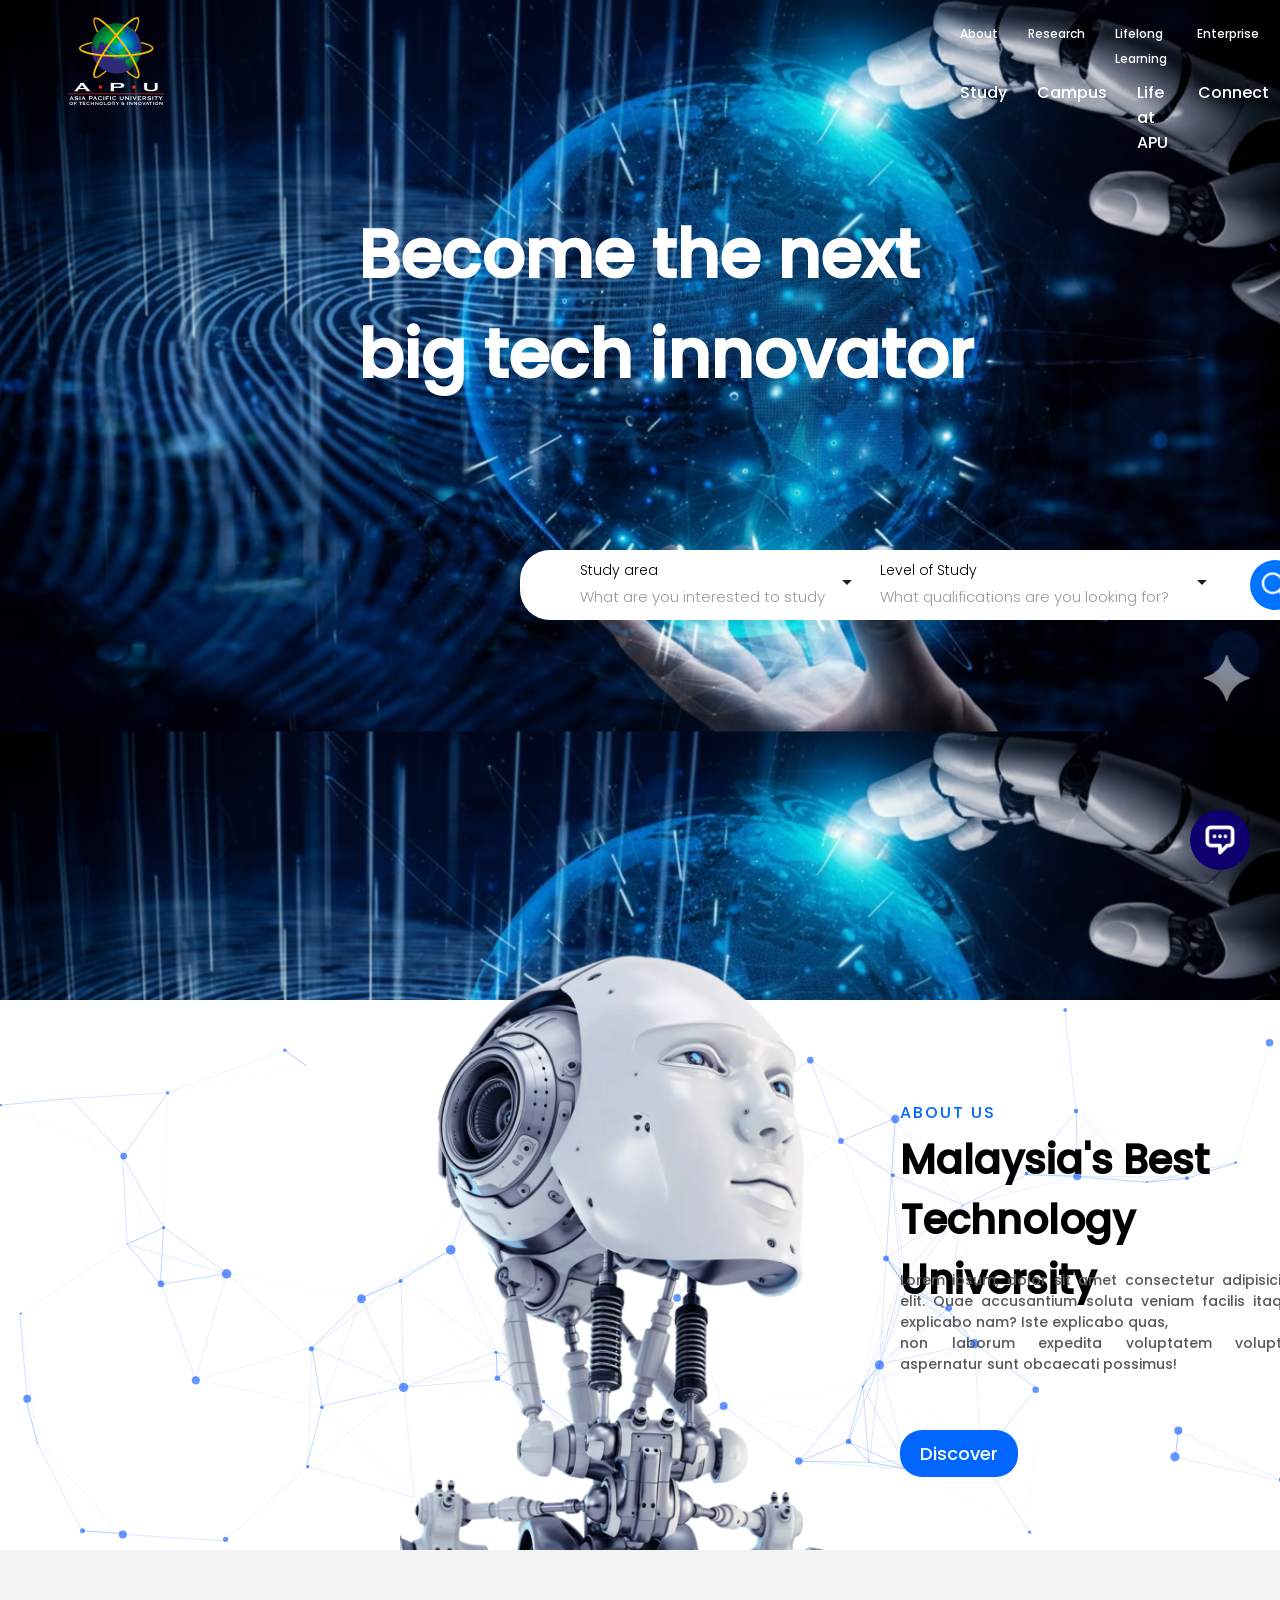
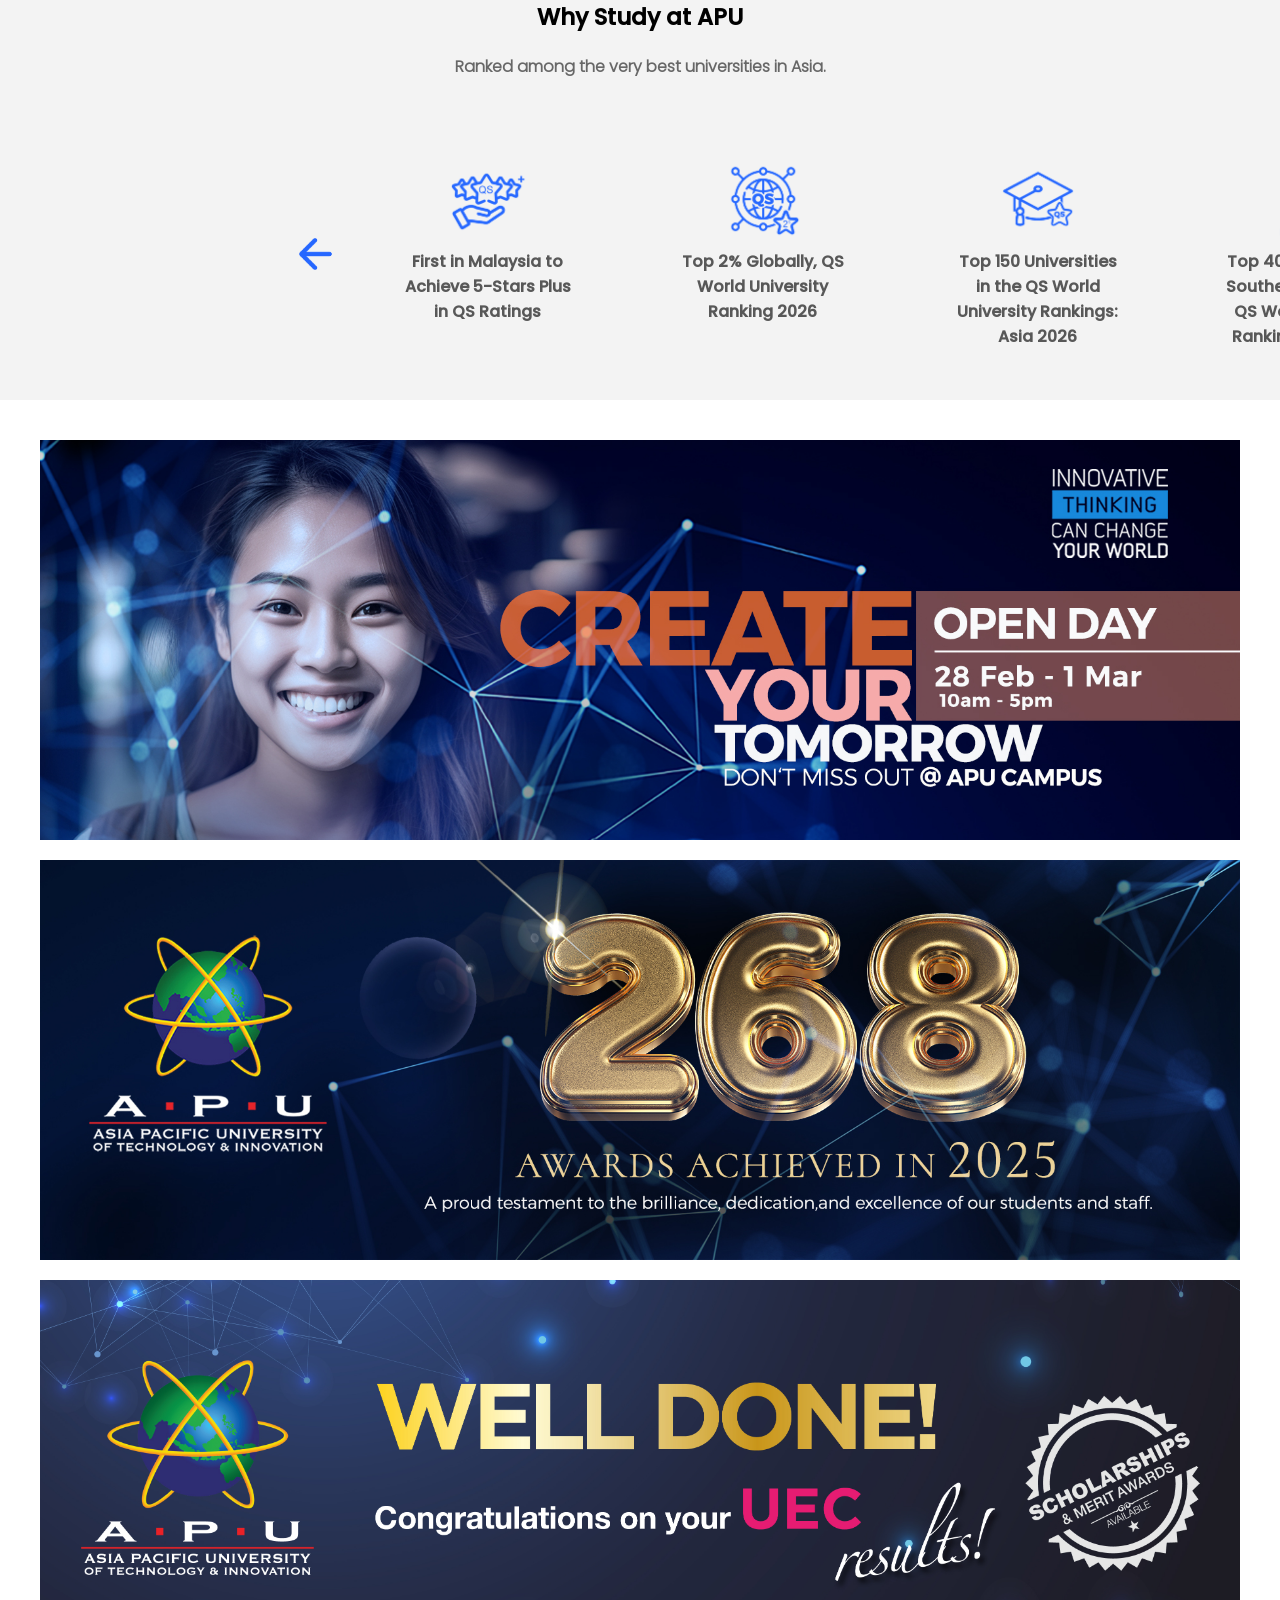
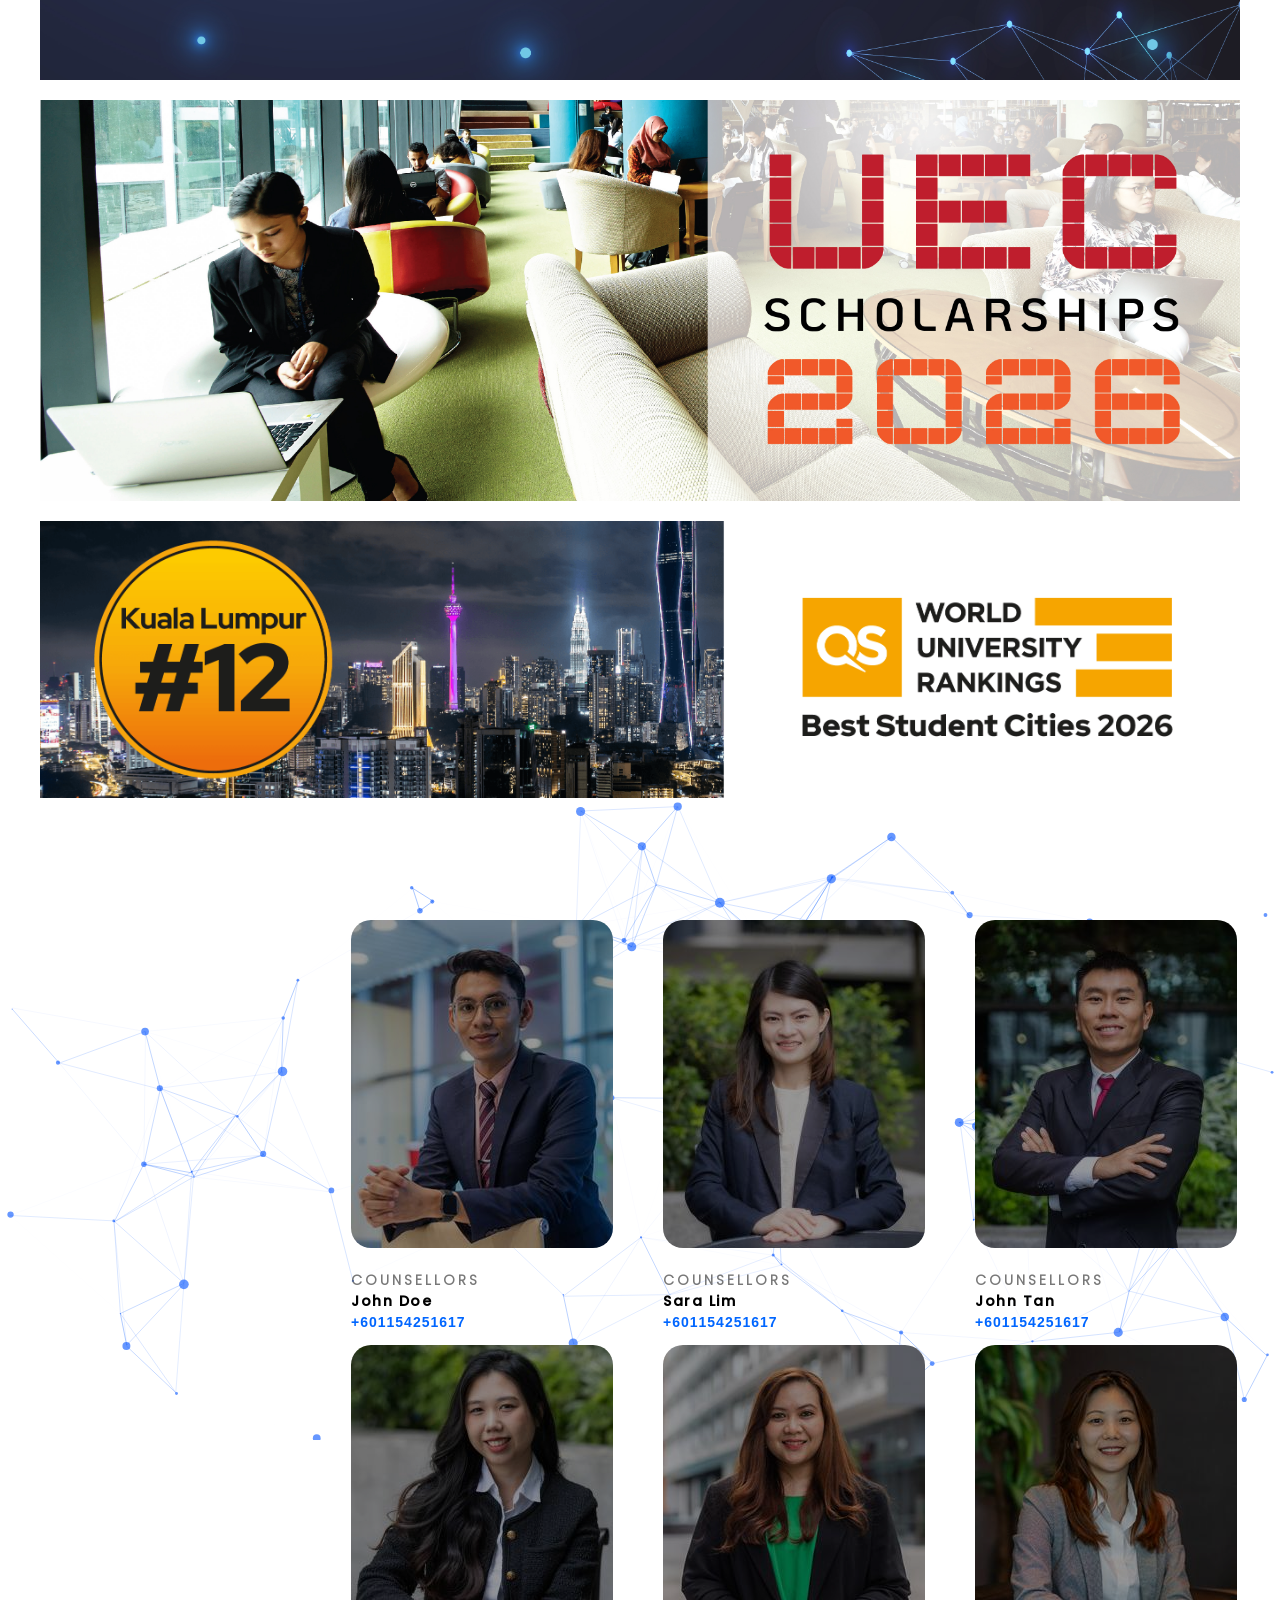
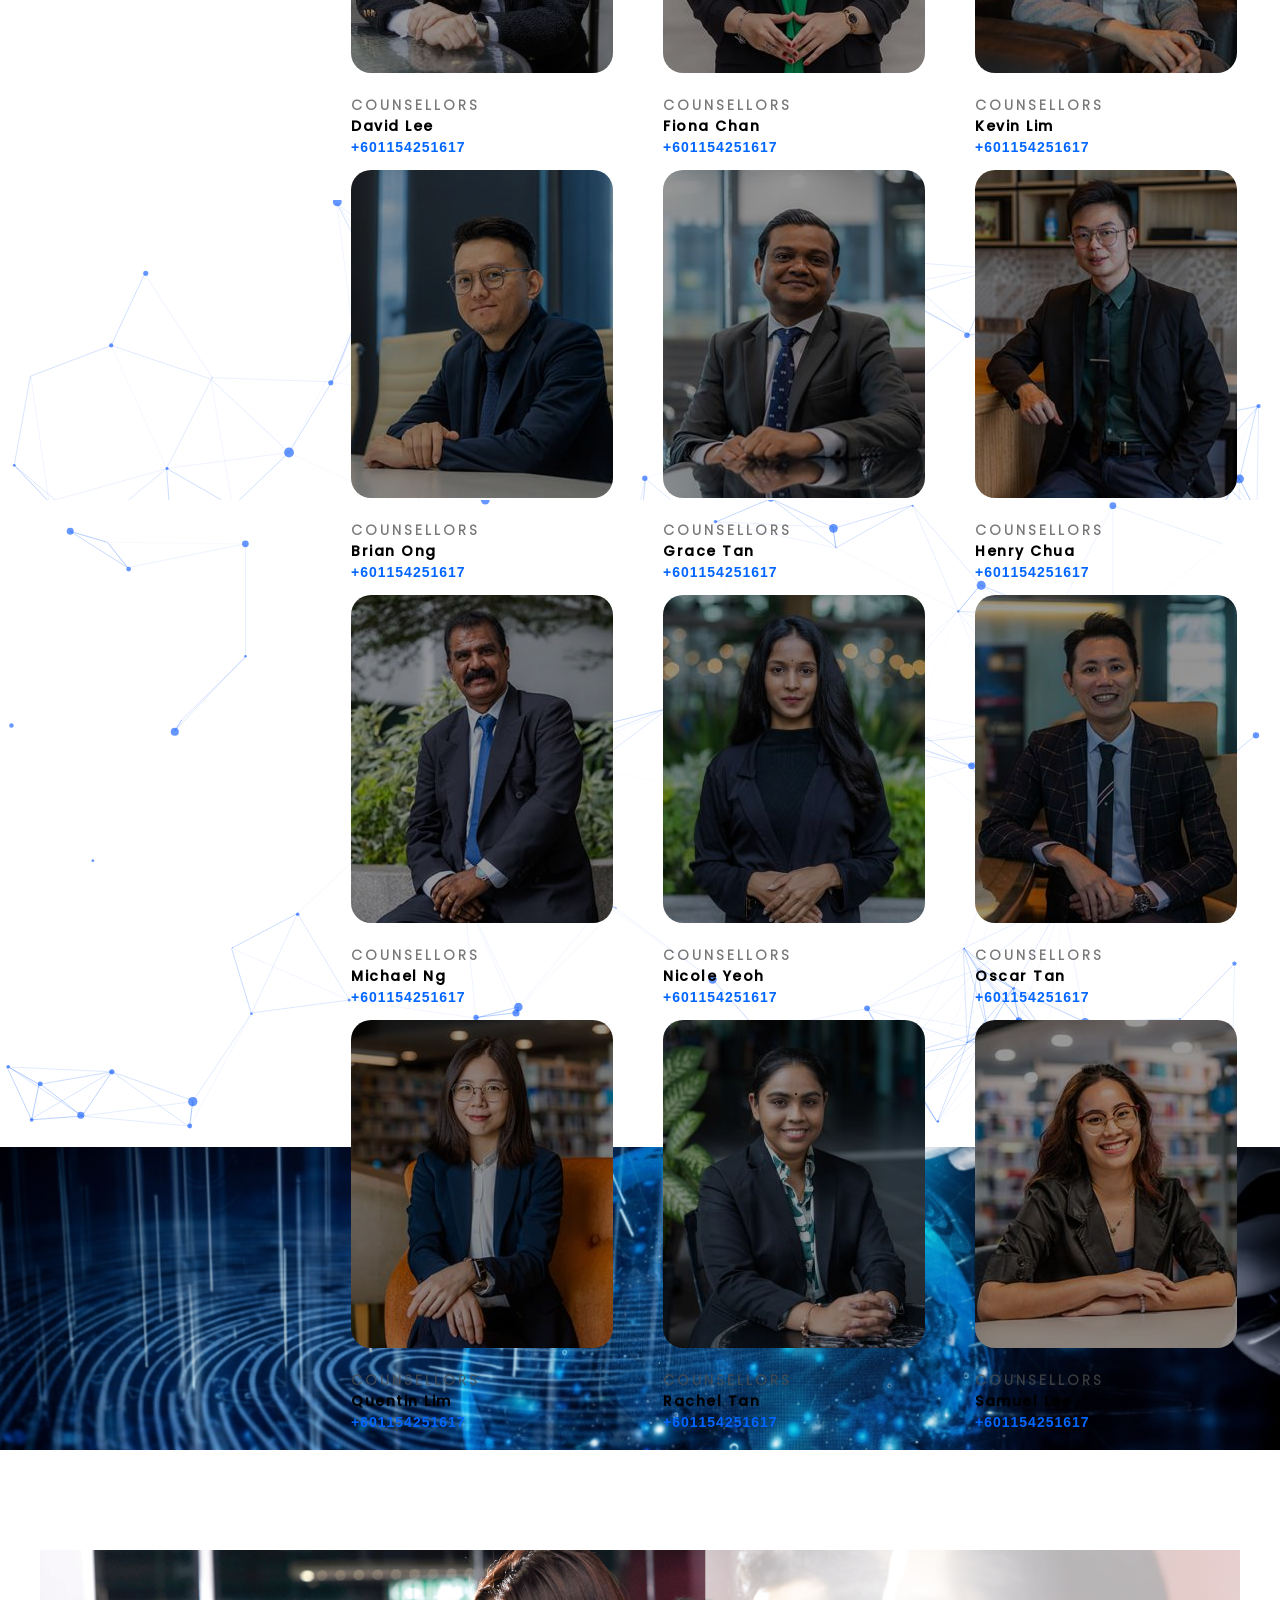
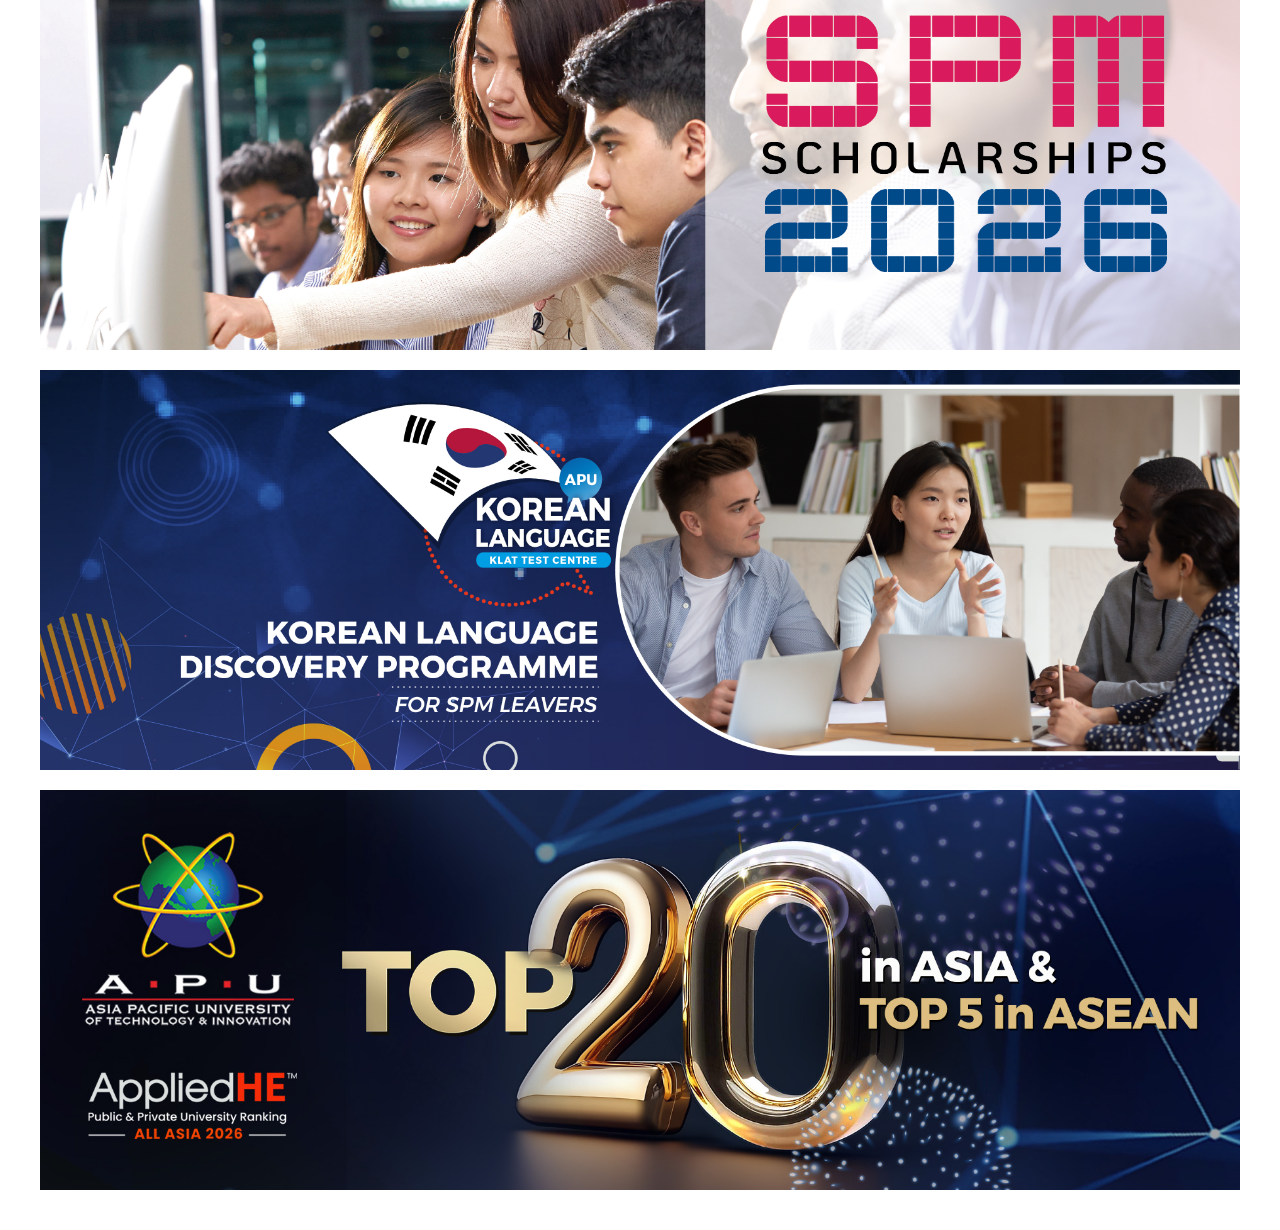
==== Index.html @ b6f7e6e6 "Banner" ====
<!DOCTYPE html>
<html lang="en">
<head>
    <meta charset="UTF-8">
    <meta name="viewport" content="width=device-width, initial-scale=1.0">
    <title>Asia Pacific University (APU)</title>
    <link rel="stylesheet" href="style.css">
     <link rel="icon" type="image/x-icon" href="Images/navbar-logo.png">
</head>
<body id="body">
    <!-- main -->
     <div class="container"  >
        <div id="studyDropdown" class="dropdown" ></div>
        <div id="studyDropdown2" class="dropdown2" >
            <ul id="studyDropdownul" >
                <li onmouseover="closeCourseDropdown(); closeScholarshipDropdown();closeapuDropdown();"><a href="">Chat with Counsellor</a></li><li><img src="Images/NorthEast.png" alt=""></li>
                <li onmouseover="closeCourseDropdown(); closeScholarshipDropdown();closeapuDropdown();"><a href="">Study Areas</a></li><li><img src="Images/NorthEast.png" alt=""></li>
                <li onmouseover="showCourseDropdown(); closeScholarshipDropdown();closeapuDropdown();"  ><a id="coursesLink"  href="">Courses</a></li><li><img src="Images/ArrowRight.png" alt=""></li>
                <li onmouseover="closeCourseDropdown(); closeScholarshipDropdown();closeapuDropdown();"><a href="">Intake Calendar</a></li><li><img src="Images/NorthEast.png" alt=""></li>
                <li onmouseover="closeCourseDropdown(); closeScholarshipDropdown();closeapuDropdown();"><a href="">Open Day</a></li><li><img src="Images/NorthEast.png" alt=""></li>
                <li onmouseover="closeCourseDropdown(); showScholarshipDropdown();closeapuDropdown();"><a href="">Scholarships & Financial Aids</a></li><li><img src="Images/ArrowRight.png" alt=""></li>
                <li onmouseover="closeCourseDropdown(); closeScholarshipDropdown();showapuDropdown();"><a href="">APU-DMU</a></li><li><img src="Images/ArrowRight.png" alt=""></li>
            </ul>
            <ul id="coursesDropDown" >
                <li><a href="">Overview</a></li>
                <li><a href="">Pre-University Foundation Studies</a></li>
                <li><a href="">Pre-University Diploma Studies</a></li>
                <li><a href="">Pre-University Certificate Studies</a></li>
                <li><a href="">Undergraduate Studies</a></li>
                <li><a href="">Postgraduate Master Degree Studies</a></li>
                <li><a href="">Postgraduate PhD Studies</a></li>
            </ul>
             <ul id="scholarshipsDropDown" >
                <li><a href="">Overview</a></li>
                <li><a href="">Merit Scholarships</a></li>
                <li><a href="">SPM Scholarships 2026</a></li>
                <li><a href="">UEC Scholarships 2026</a></li>
                <li><a href="">UEC Scholarships 2026 (Mandarin)</a></li>
                <li><a href="">Student Loans for Malaysian Students</a></li>
            </ul>
             <ul id="APU-DMUDropDown" >
                <li><a href="">APU-DMU Dual Degree Programme</a></li>
                <li><a href="">DMU - Our Partner in Quality</a></li>
            </ul>
            
              <ul id="campusDropdownul" >
                <li onmouseover="closawardsDropdown();closeUniversityDropdown();closesustainabilityDropdown()"><a href="">Discover</a></li><li><img src="Images/NorthEast.png" alt=""></li>
                <li onmouseover="showUniversityDropdown();closawardsDropdown();closesustainabilityDropdown()"><a href="">The University</a></li><li><img src="Images/ArrowRight.png" alt=""></li>
                <li onmouseover="showAwardsDropdown();closeUniversityDropdown();closesustainabilityDropdown()"><a href="">Awards & Recognition</a></li><li><img src="Images/ArrowRight.png" alt=""></li>
                <li onmouseover="closawardsDropdown();closeUniversityDropdown();closesustainabilityDropdown()"><a href="">Visit Our Campus</a></li><li><img src="Images/NorthEast.png" alt=""></li>
                <li onmouseover="closawardsDropdown();closeUniversityDropdown();closesustainabilityDropdown()"><a href="">Facilities</a></li><li><img src="Images/NorthEast.png" alt=""></li>
                <li onmouseover="closawardsDropdown();closeUniversityDropdown();opensustainabilityDropdown()"><a href="">Sustainability @ APU</a></li><li><img src="Images/ArrowRight.png" alt=""></li>
                <li onmouseover="closawardsDropdown();closeUniversityDropdown();closesustainabilityDropdown()"><a href="">Digital Learning Hub</a></li><li><img src="Images/NorthEast.png" alt=""></li>
            </ul>
            <ul id="universityDropdown">
                <li><a href="">Overview</a></li>
                <li><a href="">APIIT Education Group</a></li>
                <li><a href="">Our Story</a></li>
            </ul>
             <ul id="awardsDropdown">
                <li><a href="">Overview</a></li>
                <li><a href="">APU Notable Alumni</a></li>
            </ul>
            <ul id="sustainDropdown">
                <li><a href="">Overview</a></li>
                <li><a href="">Sustainability Committee @ APU</a></li>
                <li><a href="">Passion for Sustainability</a></li>
            </ul>
            <ul id="lifeDropdownul">
                <li onmouseover=" closereseidenceul();closetransport();closetransport()"><a href="">Discover</a></li><li><img src="Images/NorthEast.png" alt=""></li>
                <li onmouseover="showresidenceul();closetransport();"><a href="">APU Residence</a></li><li><img src="Images/ArrowRight.png" alt=""></li>
                <li onmouseover=" closereseidenceul();closetransport()"><a href="">Sports & Recreation</a></li><li><img src="Images/NorthEast.png" alt=""></li>
                <li onmouseover="closereseidenceul();closetransport()"><a href="">Clubs & Societies</a></li><li><img src="Images/NorthEast.png" alt=""></li>
                <li onmouseover="closereseidenceul();closetransport()"><a href="">Societies and Special Interest Groups (SIG)</a></li><li><img src="Images/NorthEast.png" alt=""></li>
                <li onmouseover="closereseidenceul();closetransport()"><a href="">APU Holiday Schedule</a></li><li><img src="Images/NorthEast.png" alt=""></li>
                 <li onmouseover=" closereseidenceul();showtransport()"><a href="">Transportation</a></li><li><img src="Images/ArrowRight.png" alt=""></li>
            </ul>    

            <ul id="residenceul">
                <li><a href="">Overview</a></li>
                <li><a href="">APU On-Campus Residence</a></li>
                <li><a href="">APU Off-Campus Residence</a></li>
                <li><a href="">Satellite Campus Residence @ TPM</a></li>
            </ul>
            <ul id="transportul">
                <li><a href="">APU Campus Connect</a></li>
                <li><a href="">Access Bus Shuttle Services</a></li>
                <li><a href="">Download Campus Connect Schedule</a></li>
            </ul>

            <ul id="connectul">
                <li onmouseover="closeInternationalDropdownul()"><a href="">Location & Contacts</a></li><li><img src="Images/NorthEast.png" alt=""></li>
                <li onmouseover="closeInternationalDropdownul()"><a href="">Student Services</a></li><li><img src="Images/NorthEast.png" alt=""></li>
                <li onmouseover="showInternationalDropdownul()"><a href="">International Students</a></li><li><img src="Images/ArrowRight.png" alt=""></li>
                <li onmouseover="closeInternationalDropdownul()"><a href="">Connect with Counsellors</a></li><li><img src="Images/NorthEast.png" alt=""></li>
                <li onmouseover="closeInternationalDropdownul()"><a href="">Student Services</a></li><li><img src="Images/NorthEast.png" alt=""></li>
                <li onmouseover="closeInternationalDropdownul()"><a href="">News Articles</a></li><li><img src="Images/NorthEast.png" alt=""></li>
                <li onmouseover="closeInternationalDropdownul()"><a href="">Career Centre</a></li><li><img src="Images/NorthEast.png" alt=""></li>
            </ul>
            <ul id="InternationalDropdownul">
                <li><a href="">Guide For New APU Students</a></li>
                <li><a href="">International Students Guide</a></li>
                <li><a href="">International Students Application Procedure</a></li>
                <li><a href="">Study in Malaysia</a></li>
                <li><a href="">Graduate Pass for International Students - APU</a></li>
            </ul>
        </div>
        <div id="campusDropdown" class="dropdown"></div>
        <div id="campusDropdown2" class="dropdown2"></div>
        <div id="lifeDropdown" class="dropdown" ></div>
        <div id="lifeDropdown2" class="dropdown2" ></div>
        <div id="connectDropdown" class="dropdown"></div>
        <div id="connectDropdown2" class="dropdown2"></div>
        <img class="logo"  id = "logo" src="Images/ApuLogoDark.png" alt="">
        <ul class="topNav" id="topNav">
            <li><a id="aboutLink" href="">About</a></li>
            <li><a id="researchLink" href="">Research</a></li>
            <li><a id="lifelongLink" href="">Lifelong Learning</a></li>
            <li><a id="enterpriseLink"href="">Enterprise</a></li>
            <li><a id="partnersLink"href="">Partners</a></li>
        </ul>
        <ul class="bottomNav" id="bottomNav">
            <li><a href="" id="study" onmouseover="dropdown1()">Study</a></li>
            <li><a href="" id="campus" onmouseover="dropdown2()">Campus</a></li>
            <li><a href="" id="life" onmouseover="dropdown3()">Life at APU</a></li>
            <li><a href="" id="connect" onmouseover="dropdown4()">Connect</a></li>
            <li><a href=""><img src="Images/Search.png" alt=""></a></li>
        </ul>
        <h1 class="title">Become the next <br> big tech innovator</h1>
        <div class="select">
<p class="subTxt">Study area</p>
<img class="downArrow" src="Images/arrow_drop_down_24dp_1F1F1F_FILL0_wght400_GRAD0_opsz24.png" alt="">

            <select id="sub" class="sub" name="fruits">         
        <option value=""><p>Study area></p></option>
        
        <option value="1">Accounting & Finance</option>
        <option value="2">Business Management</option>
        <option value="3">Marketing & Advertising</option>
        <option value="4">Economics & Policy</option>
        <option value="5"> Computercience & IT</option>
        <option value="6">Physics & Astronomy</option>
  </select>
   <h3 id="studyTxt">What are you interested to study</h3>
   <p class="subTxt2">Level of Study</p>
    <img class="downArrow2" src="Images/arrow_drop_down_24dp_1F1F1F_FILL0_wght400_GRAD0_opsz24.png" alt="">
            <select id="level" class="los" name="fruits">
        <option value="">Level of Study    ></option>
        <option value="1">Pre-University</option>
        <option value="2">Undergraduate</option>
        <option value="3">Post-Graduate</option>
  </select>
  
   <h3 class="h32" id="studyTxt2">What qualifications are you looking for?</h3>
        </div>

       
      <img class="search" src="Images/Search.png" alt="">
    

      <button class="sideButtons">Apply Now!</button>
      <button class="sideButtons" id="sideButtons2">Enquire Now!</button>
     </div>
<div class="closedropdownhitbox"  onmouseover="closeDropdown()"></div>

<div class="about">
    <div id="particles-js">
    <img src="Images/left_home_aboutus_md.png.png" alt="">
    <p class="abtText">ABOUT US</p>

    <h1>Malaysia's Best <br> Technology University</h1>
    <p class="abtPara">Lorem ipsum, dolor sit amet consectetur adipisicing elit. Quae accusantium soluta veniam facilis itaque explicabo nam? Iste explicabo quas,<br> non laborum expedita voluptatem voluptas aspernatur sunt obcaecati possimus!</p>
    <button>Discover</button>
    </div>  
</div>

<!-- Why study at APU -->
<div class="reason">
    <h3>Why Study at APU</h3>
    <h4>Ranked among the very best universities in Asia.</h4> 
    <ul class="reasonsUl">
        <li><img src="Images/First.png" alt=""><h5>First in Malaysia to Achieve 5-Stars Plus in QS Ratings</h5></li>
        <li><img src="Images/Second.png" alt=""><h5>Top 2% Globally, QS World University Ranking 2026</h5></li>
        <li><img src="Images/Third.png" alt=""><h5>Top 150 Universities in the QS World University Rankings: Asia 2026</h5></li>
        <li><img src="Images/Fourth.png" alt=""><h5>Top 40 Universities in Southeast Asia in the QS World University Rankings: Asia 2026</h5></li>
    </ul>
    <img class="BlueArrowLeft" src="Images/BlueLeftArrow.png" alt=""> <img class="BlueArrowRight" src="Images/BlueRightArrow.png" alt="">
</div>

<div class="msgBtn"><img src="Images/Message.png" alt=""></div>

<div class="imgBanners">
    <img src="Images/Banner1.jpg" alt="">
    <img src="Images/Banner2.jpeg" alt="">
    <img src="Images/Banner3.jpg" alt="">
    <img src="Images/Banner4.jpg" alt="">
    <img src="Images/Banner5.png" alt="">
</div>

<div class="counsellors">
    <div id="particles-js2" class="particlesCounsellors1"></div>
    <div id="particles-js3" class="particlesCounsellors2"></div>
    <div id="particles-js4" class="particlesCounsellors3"></div>

   <ul class="counsellorImg">
    <li><img src="Images/Counselors/1.jpg" alt=""> 
        <h5>COUNSELLORS <br><span>John Doe</span><br><span class="phone">+601154251617</span></h5>
    </li>
    <li><img src="Images/Counselors/2.jpg" alt="">
        <h5>COUNSELLORS <br><span>Sara Lim</span><br><span class="phone">+601154251617</span></h5>
    </li>
    <li><img src="Images/Counselors/3.jpg" alt="">
        <h5>COUNSELLORS <br><span>John Tan</span><br><span class="phone">+601154251617</span></h5>
    </li>
    <li><img src="Images/Counselors/4.jpg" alt="">
        <h5>COUNSELLORS <br><span>Mary Wong</span><br><span class="phone">+601154251617</span></h5>
    </li>
    <li><img src="Images/Counselors/5.jpg" alt="">
        <h5>COUNSELLORS <br><span>David Lee</span><br><span class="phone">+601154251617</span></h5>
    </li>
    <li><img src="Images/Counselors/6.jpg" alt="">
        <h5>COUNSELLORS <br><span>Fiona Chan</span><br><span class="phone">+601154251617</span></h5>
    </li>
    <li><img src="Images/Counselors/7.jpg" alt="">
        <h5>COUNSELLORS <br><span>Kevin Lim</span><br><span class="phone">+601154251617</span></h5>
    </li>
    <li><img src="Images/Counselors/8.jpg" alt="">
        <h5>COUNSELLORS <br><span>Linda Ho</span><br><span class="phone">+601154251617</span></h5>
    </li>
    <li><img src="Images/Counselors/9.jpg" alt="">
        <h5>COUNSELLORS <br><span>Brian Ong</span><br><span class="phone">+601154251617</span></h5>
    </li>
    <li><img src="Images/Counselors/10.jpg" alt="">
        <h5>COUNSELLORS <br><span>Grace Tan</span><br><span class="phone">+601154251617</span></h5>
    </li>
    <li><img src="Images/Counselors/11.jpg" alt="">
        <h5>COUNSELLORS <br><span>Henry Chua</span><br><span class="phone">+601154251617</span></h5>
    </li>
    <li><img src="Images/Counselors/12.jpg" alt="">
        <h5>COUNSELLORS <br><span>Jessica Lim</span><br><span class="phone">+601154251617</span></h5>
    </li>
    <li><img src="Images/Counselors/13.jpg" alt="">
        <h5>COUNSELLORS <br><span>Michael Ng</span><br><span class="phone">+601154251617</span></h5>
    </li>
    <li><img src="Images/Counselors/14.jpg" alt="">
        <h5>COUNSELLORS <br><span>Nicole Yeoh</span><br><span class="phone">+601154251617</span></h5>
    </li>
    <li><img src="Images/Counselors/15.jpg" alt="">
        <h5>COUNSELLORS <br><span>Oscar Tan</span><br><span class="phone">+601154251617</span></h5>
    </li>
    <li><img src="Images/Counselors/16.jpg" alt="">
        <h5>COUNSELLORS <br><span>Patricia Lau</span><br><span class="phone">+601154251617</span></h5>
    </li>
    <li><img src="Images/Counselors/17.jpg" alt="">
        <h5>COUNSELLORS <br><span>Quentin Lim</span><br><span class="phone">+601154251617</span></h5>
    </li>
    <li><img src="Images/Counselors/18.jpg" alt="">
        <h5>COUNSELLORS <br><span>Rachel Tan</span><br><span class="phone">+601154251617</span></h5>
    </li>
    <li><img src="Images/Counselors/19.jpg" alt="">
        <h5>COUNSELLORS <br><span>Samuel Lee</span><br><span class="phone">+601154251617</span></h5>
    </li>
    <li><img src="Images/Counselors/20.jpg" alt="">
        <h5>COUNSELLORS <br><span>Tina Wong</span><br><span class="phone">+601154251617</span></h5>
    </li>
</ul>
</div>

<div class="imgBanners2">
    <img src="Images/Banner6.jpg" alt="">
    <img src="Images/Banner7.jpg" alt="">
    <img src="Images/Banner8.jpg" alt="">
</div>



    <!-- script -->
     <script type="text/javascript" src="particles.js"></script>
     <script type="text/javascript" src="app.js"></script>
     <script src="script.js"></script>
</body>
</html>
---- style.css ----
@font-face {
    font-family: 'Poppins';
    src: url(Poppins/Poppins-Medium.ttf);
}
@font-face {
    font-family: 'Poppinsl';
    src: url(Poppins/Poppins-Light.ttf);
}
*{
    margin: 0;
    padding: 0;
    box-sizing: border-box;
    font-family: 'Poppins', sans-serif;
}
body{
    background-image: url("Images/Background.png");
    background-size: cover;
    overflow-x: hidden;
    height: 8vh;
}
.title{
    color: white;
    font-size: 67px;
    text-align: left;
    position: absolute;
    margin-left: 28%;
    margin-top: 16%;
}
.logo{
    position: absolute;
    margin-left: 68px;
    margin-top: 17px;
    z-index: 20;
}
.topNav{
    position: absolute;
    list-style: none;
    display: flex;
    gap: 30px;
    margin-left: 75%;
    margin-top: 20px;
    z-index: 20;
}
.topNav li a{
    color: white;
    text-decoration: none;
    font-size: 12px;
}
.topNav li a:hover{
    color: rgb(0, 140, 255);
}
.bottomNav{
    position: absolute;
    list-style: none;
    display: flex;
    gap: 30px;
    margin-left: 75%;
    margin-top: 80px;
    z-index: 100;
}
.bottomNav li a{
    color: white;
    text-decoration: none;
    font-size: 16px;
}
.bottomNav li a img{
    width: 20px;
}
.bottomNav li a:hover{
    text-decoration: underline rgb(0, 140, 255) 3px;
    color: rgb(0, 140, 255);
}
.select{
    background: white;
    border-radius: 30px;
    width: 800px;
    height: 70px;
    position: absolute;
    margin-top: 550px;
    margin-left: 520px;
}
.los{
    position: absolute;
    margin-left: 350px;
    margin-top: 5px;
    width: 200px;
    border: none;
     border: none;             /* removes default border */
    outline: none; 
    padding: 10px;  
    padding-right: 350px;
    appearance: none;  
    font-family: 'Poppinsl';
    background: transparent;
}
.sub{
    background: transparent;
    position: absolute;
    margin-left: 50px;
    margin-top: 5px;
    width: 200px;
    border: none;
    border: none;             /* removes default border */
    outline: none; 
    padding: 10px;  
    padding-right: 280px; 
    appearance: none;  
    font-family: 'Poppinsl';
}
.search{
    position: absolute;
    width: 50px;
    margin-top: 560px;
    margin-left: 1250px;
    background: rgb(0, 115, 255);
    padding: 10px;
    border-radius: 50%;
    z-index: 1;
    transition: 0.2s;
}
.search:hover{
    background: rgb(0, 85, 255);
    cursor: pointer;
}
.sideButtons{
    position: fixed;
    width: 120px;
    background-color: rgb(0, 102, 255);
    color: white;
    margin-left: 1830px;
    transform: rotate(-90deg);
    margin-top: 200px;
    padding: 1px;
    height: 40px;
    border-radius: 8px;
    font-size: 14px;
}
#sideButtons2{
    margin-top: 330px;
}
.sideButtons:hover{
    background-color: rgba(0, 110, 255, 0.696);
}
.select h3{
    color: rgba(88, 88, 88, 0.596);
    position: absolute;
    margin-top: 35px;
    font-size: 15px;
    margin-left: 60px;
    font-weight: lighter;
    font-family: 'Poppinsl';
}
.select .h32{
    margin-left: 360px;
}
.subTxt{
   position: absolute;
    margin-left: 50px;
    font-size: 14px;
    z-index: 2;
    width: 200px;
    border: none;
     border: none;             /* removes default border */
    outline: none; 
    padding: 10px;  
    appearance: none;  
    font-family: 'Poppinsl';
}
.subTxt2{
    position: absolute;
    margin-left: 350px;
    font-size: 14px;
    z-index: 2;
    width: 200px;
    border: none;
     border: none;             /* removes default border */
    outline: none; 
    padding: 10px;  
    appearance: none;  
    font-family: 'Poppinsl';
}
.downArrow{
    position: absolute;
    margin-left: 315px;
    margin-top: 20px;
}
.downArrow2{
    position: absolute;
    margin-left: 670px;
    margin-top: 20px;
}
.dropdown{
    background: rgb(255, 255, 255);
    position: absolute;
    width: 100%;
    height: 0px; 
    /* 150 */
    z-index: 6;
    transition: 0.5s;
}
.dropdown2{
    background: rgb(243, 243, 243);
    position: absolute;
    width: 100%;
    height: 0px;
    /* 700 */
    z-index: 5;
    transition: 0.5s;
}
.closedropdownhitbox{
    background-color: none;
    width: 100%;
    height: 400px;
    position: absolute;
    margin-top: 600px;
}
#studyDropdown2 ul{
    z-index: 20;
    visibility: hidden;
    position: absolute;
    margin-top: 140px;
    font-size: 16px;
    list-style: none;
    margin-left: 15px;
    border-right: 1px solid rgb(196, 196, 196);
   
}
#studyDropdown2 ul li{
    margin-top: 10px;
    
}
#studyDropdown2 ul li img{
    position: absolute;
    margin-top: -55px;
    width: 20px;
    margin-left: 450px
    
}
#studyDropdown2 ul li a {
    display: inline-block;       /* needed to control width */
    width: 500px;                /* fixed width for all links */
    color: rgb(18, 18, 18);
    text-decoration: none;       /* remove default underline */
    border-bottom: 1px solid rgb(207, 207, 207); /* custom underline */
    padding: 20px 20px;
    background-color: rgb(243, 243, 243);
    text-align: left;          /* optional: center text in fixed width */
}
#studyDropdown2 ul li a:hover {
    background-color: rgb(0, 102, 255);
    color: white;
}
#studyDropdownul{
    z-index: 100;
}
#coursesDropDown{
    z-index: 1;
    
}
#coursesDropDown li{
    z-index: 20;
    margin-left: 500px;
}
#scholarshipsDropDown{
    z-index: 1;
    
}
#scholarshipsDropDown li{
    z-index: 20;
    margin-left: 500px;
}
#APU-DMUDropDown{
    z-index: 1;
}
#APU-DMUDropDown li{
    z-index: 20;
    margin-left: 500px;
}
#universityDropdown li{
    z-index: 20;
    margin-left: 500px;
}
#awardsDropdown li{
     z-index: 20;
    margin-left: 500px;
}
#sustainDropdown li{
    z-index: 20;
    margin-left: 500px;
}
#lifeDropdown2{
    z-index: 3;
}
#lifeDropdownul{
    position: absolute;
    z-index: 1000;
}
#lifeDropdownul li{
    z-index: 1000;
}
#residenceul{
    position: absolute;
    z-index: 2;
}
#residenceul li{
    z-index: 1;
    margin-left: 500px;
}
#transportul li{
    margin-left:500px; 
}
#lifeDropdown2{
    z-index: 3;
}
#connectDropdown2{
    z-index: 3;
}
#InternationalDropdownul li{
    margin-left: 500px;
}
.about{
    position: absolute;
    margin-top: 1000px;
    background: white;
    width: 100%;
    height: 550px;
}
.about img{
    position: absolute;
    margin-left: 400px;
    height: 600px;
    margin-top: -49px;
}
.abtText{
    position: absolute;
    margin-left: 900px;
    margin-top: 100px;
    width: 400px;
    font-size: 16px;
    letter-spacing: 2px;
    color: rgb(0, 102, 255);
}
.about h1{
    position: absolute;
    margin-left: 900px;
    margin-top: 130px;
    font-size: 40px;
}
.abtPara{
    position: absolute;
    margin-left: 900px;
    margin-top: 270px;
    text-align: justify;
    width: 400px;
    font-size: 14px;
    color: rgb(88, 88, 88);
}
.about button{
    position: absolute;
    margin-left: 900px;
    margin-top: 430px;
    padding: 10px 20px;
    background-color: rgb(0, 102, 255);
    color: white;
    border: none;
    border-radius: 22px;
    font-size: 18px;
    transition: 0.2s;
}
.about button:hover{
    background-color: rgb(0, 81, 187);
    cursor: pointer;
}
#particles-js{
    width: 100%;
    height: 100%;
    background-color: rgb(255, 255, 255);
}
.reason{
    position: absolute;
    margin-top: 1550px;
    width: 100%;
    height: 481px;
    background-color: rgb(243, 243, 243);
}
.reason h3{
    text-align: center;
    padding-top: 50px;
    font-size: 23px;
}
.reason h4{
    margin-top: 20px;
    color: rgb(103, 103, 103);
    text-align: center;
    font-family: 'Poppinsl';
}
.reasonsUl {
  display: flex;
  justify-content: center; /* centers items horizontally */
  gap: 100px;
  margin-top: 80px;
  margin-left: 400px;
  width: 1000px;
  overflow: hidden;
}

.reasonsUl li {
  display: flex;
  flex-direction: column;  /* image on top, text below */
  align-items: center;     /* centers image + text */
  text-align: center;
  width: 250px;           /* optional: set a fixed width for each item */
}
.reasonsUl li h5{
    margin-top: 10px;
    font-size: 16px;
    color: rgb(88, 88, 88);
}
.reasonsUl li img{
    width: 80px;
}
.BlueArrowLeft{
    position: absolute;
    margin-top: -120px;
    margin-left: 290px;
    width: 50px;
    transition: 0.3s;
}
.BlueArrowLeft:hover{
    position: absolute;
    margin-top: -130px;
    margin-left: 290px;
    width: 60px;
    cursor: pointer;
}

.BlueArrowRight{
    position: absolute;
    margin-top: -120px;
    margin-left: 1470px;
    width: 50px;
    transition: 0.3s;
}
.BlueArrowRight:hover{
    position: absolute;
    margin-top: -130px;
    margin-left: 1470px;
    width: 60px;
    cursor: pointer;
}
.msgBtn{
    position: fixed;
    width: 60px;
    height: 60px;
    background-color: rgb(15, 0, 111);
    border-radius: 50%;
    bottom: 30px;
    right: 30px;
    z-index: 1000;
    transition: 0.3s;
}
.msgBtn:hover{
    background-color: rgb(0, 81, 187);
    cursor: pointer;
}
.msgBtn img{
    width: 30px;
    margin-top: 15px;
    margin-left: 15px;
}
.imgBanners img{
    width: 1200px;
    align-items: center;
}
.imgBanners{
    justify-content: center;
    align-items: center;
    background-color: white;
    width: 100%;
    position: absolute;
    margin-top: 2000px;
    margin-left: 0px;
    display: flex;
    gap: 20px;
    flex-direction: column;
    padding-top: 40px;
    padding-bottom: 40px;
}
.counsellors{
    position: absolute;
    width: 100%;
    background-color: rgb(255, 255, 255);
    height: 1800px;
    margin-top: 4000px;
}
.particlesCounsellors1{
    position: absolute;
    width: 100%;
    background-color: rgb(255, 255, 255);
}
.particlesCounsellors2{
    position: absolute;
    margin-top: 1000px;
    width: 100%;
    background-color: rgb(255, 255, 255);
}
.particlesCounsellors3{
    position: absolute;
    width: 100%;
    margin-top: 1300px;
    background-color: rgb(255, 255, 255);
}
.counsellorImg{
    position: absolute;
    display: flex;
    flex-wrap: wrap;
    justify-content: center;
    gap: 50px;
    margin-left: 300px;
    margin-top: 120px;
    width: 1300px;
    list-style: none;
}
.counsellorImg img{
   filter:brightness(60%);
   position: relative;
   border-radius: 20px;
   transition: 0.5s;
   margin-bottom: 40px;
}
.counsellorImg img:hover{
   filter:brightness(100%);
   position: relative;
   border-radius: 20px;
}
.counsellorImg h5{
    position: absolute;
    font-family: 'Poppinsl';
    color: rgba(78, 78, 78, 0.759);
    letter-spacing: 3px;
    font-size: 14px;
    margin-top: -25px;
    z-index: 100;
}
.counsellorImg span{
    color: rgb(0, 0, 0);
    letter-spacing: 1.5px;
    margin-bottom: 8px;
}
.counsellorImg .phone{
    color: rgb(0, 102, 255);
    letter-spacing: 1px;
    font-family: Verdana, Geneva, Tahoma, sans-serif;
}
.imgBanners2 img{
    width: 1200px;
    align-items: center;
}
.imgBanners2{
    justify-content: center;
    align-items: center;
    background-color: white;
    width: 100%;
    position: absolute;
    margin-top: 6250px;
    margin-left: 0px;
    display: flex;
    gap: 20px;
    flex-direction: column;
    padding-top: 100px;
    padding-bottom: 40px;
}
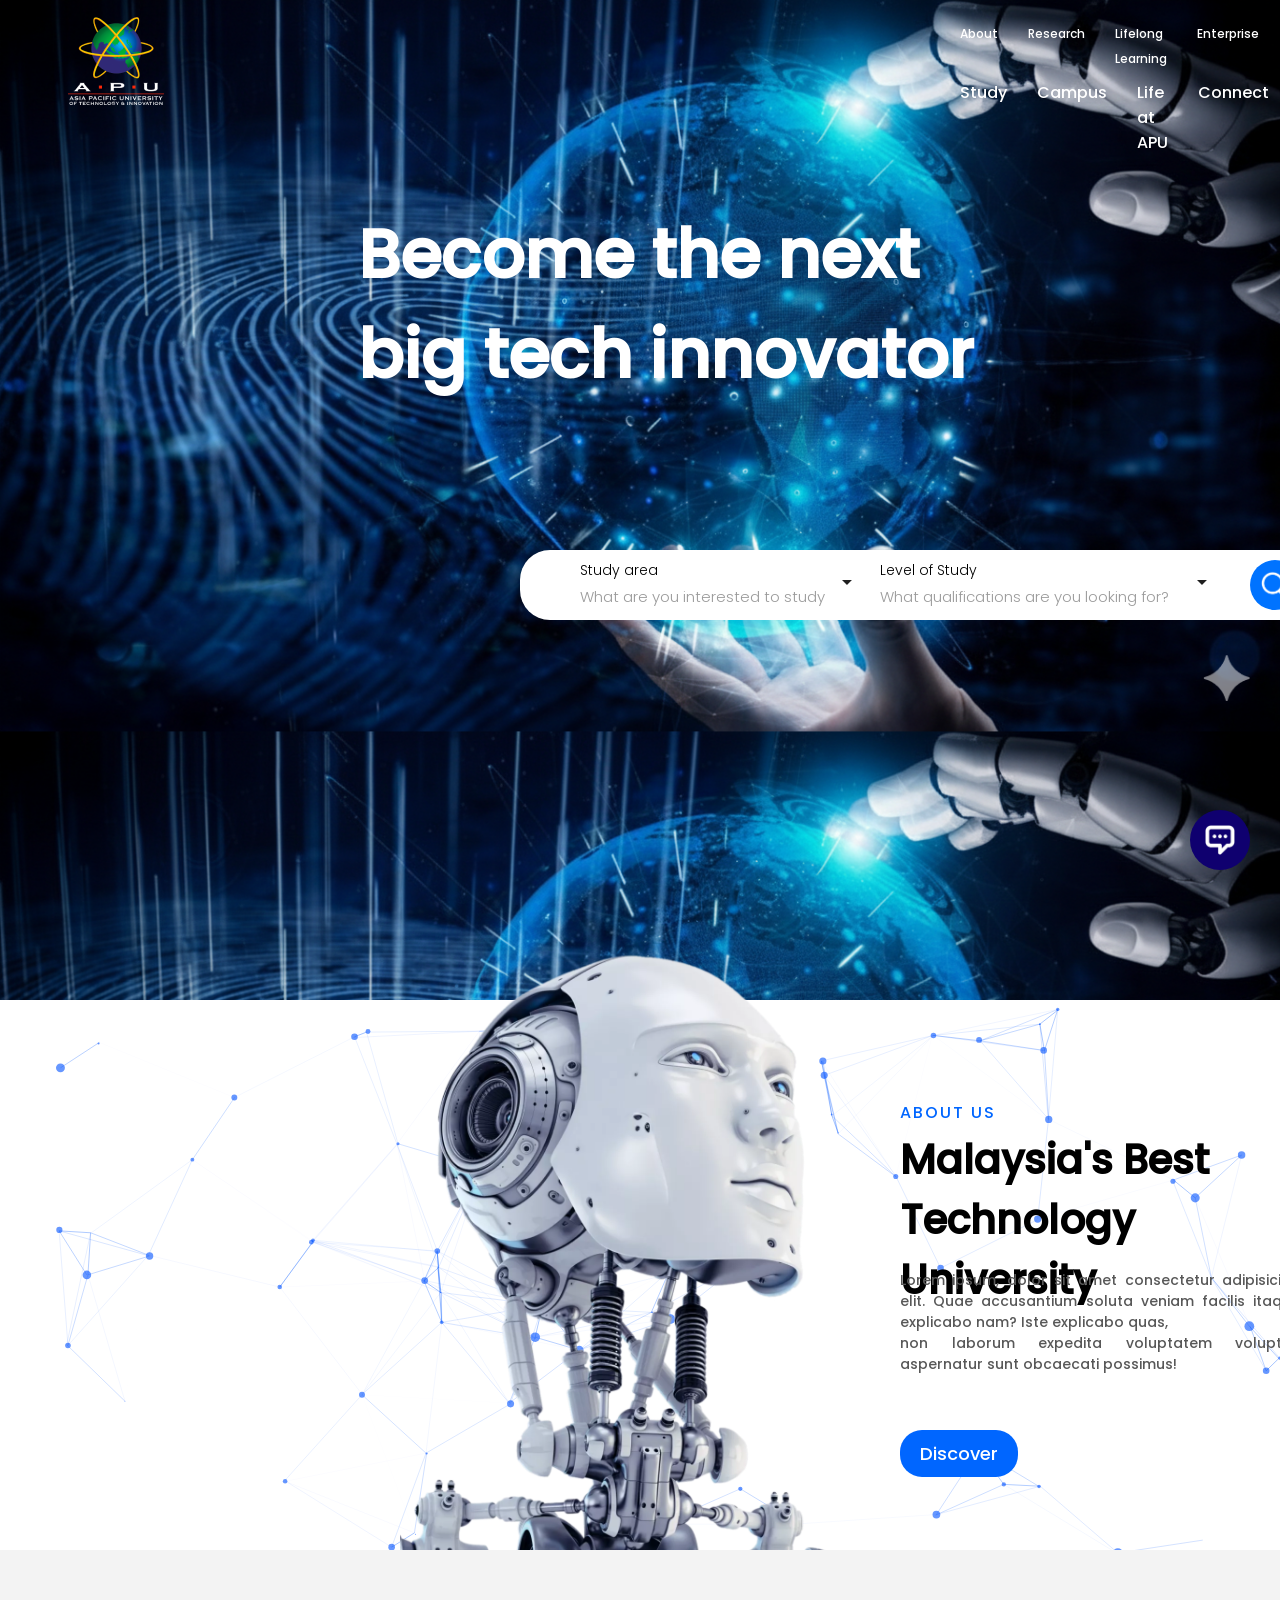
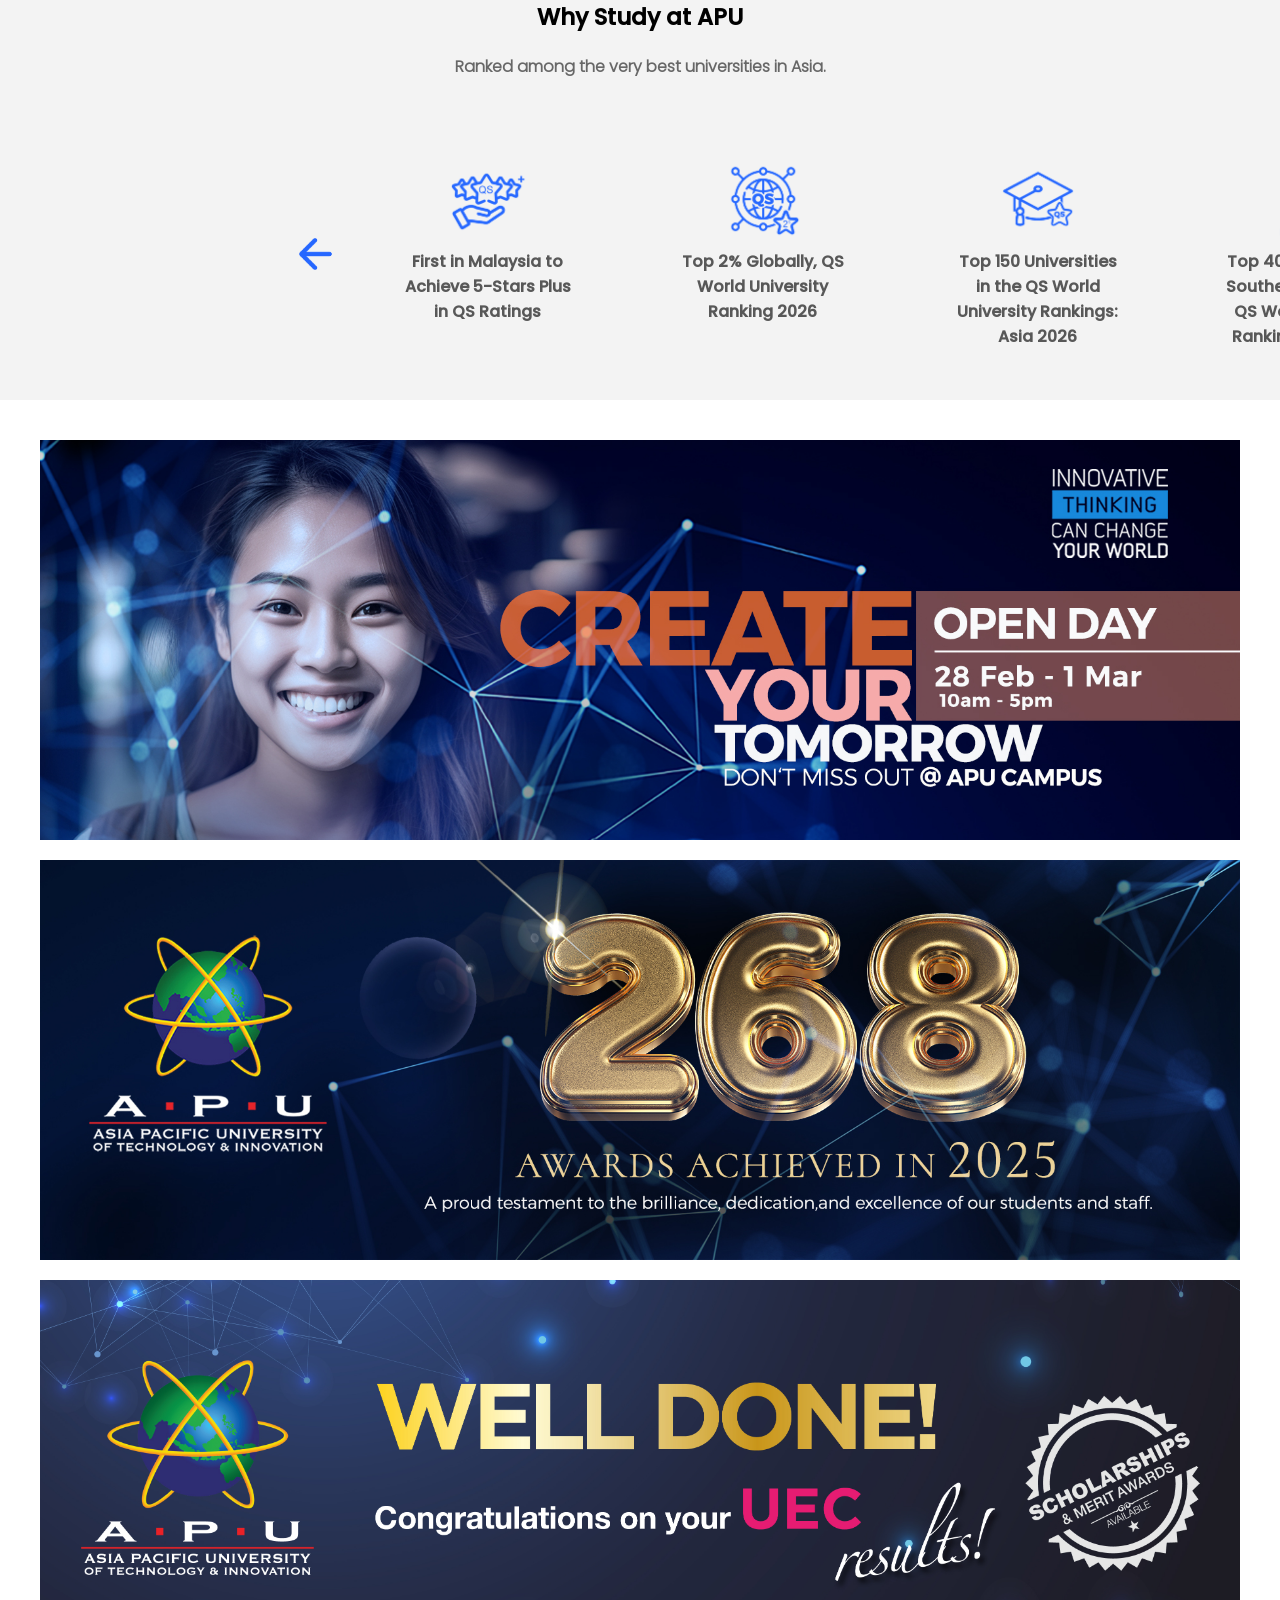
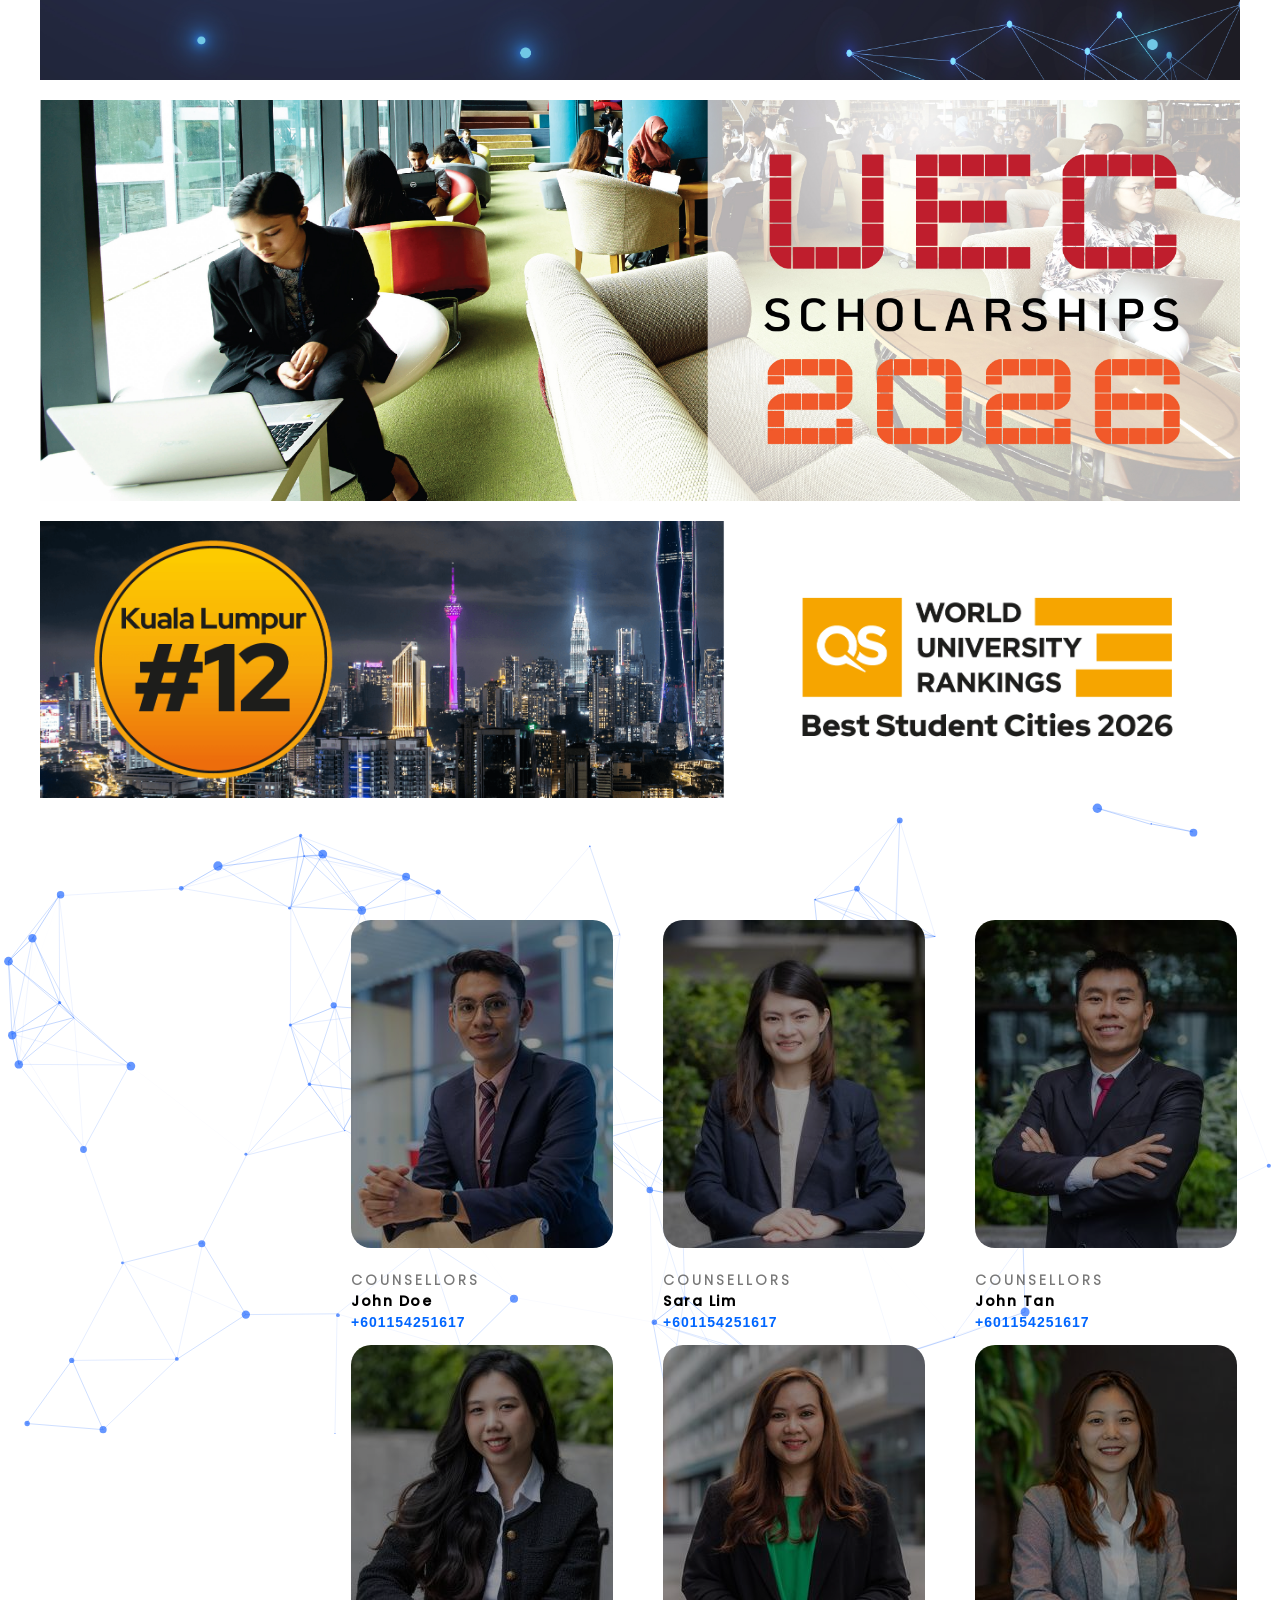
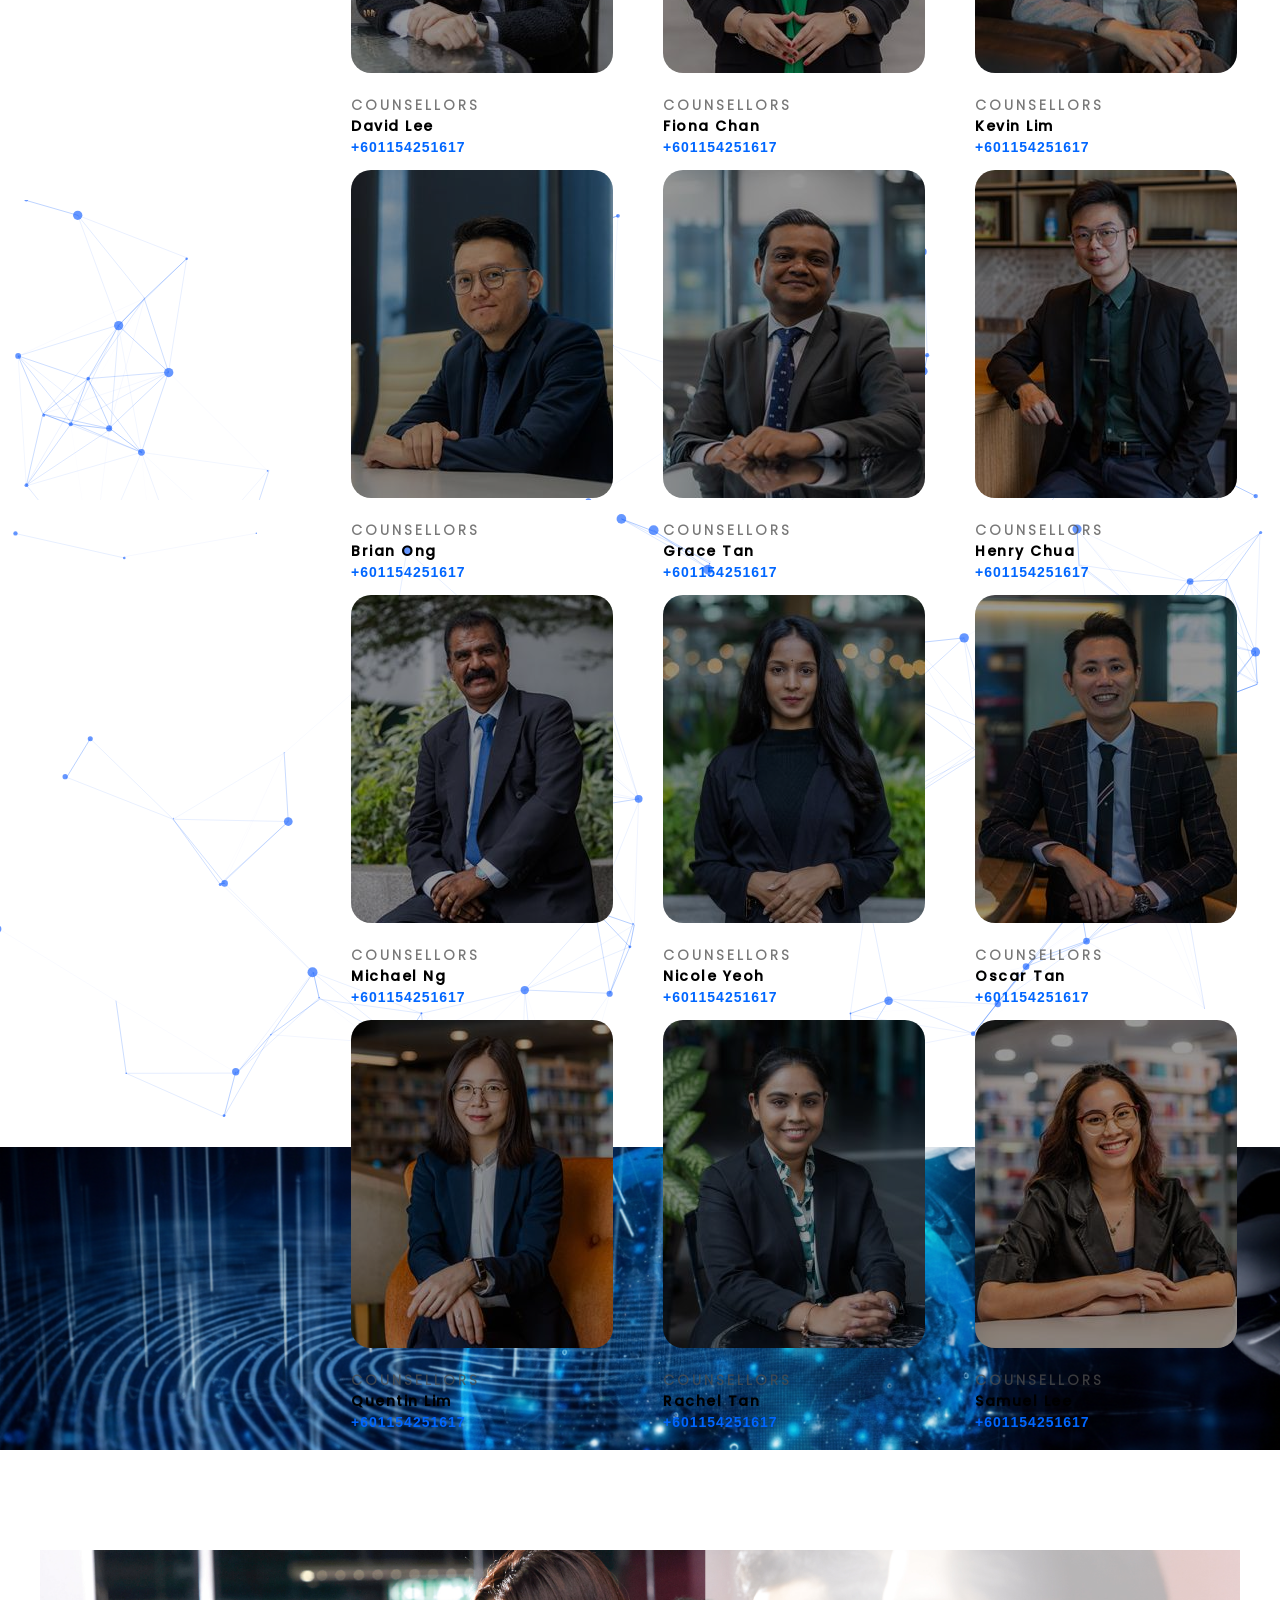
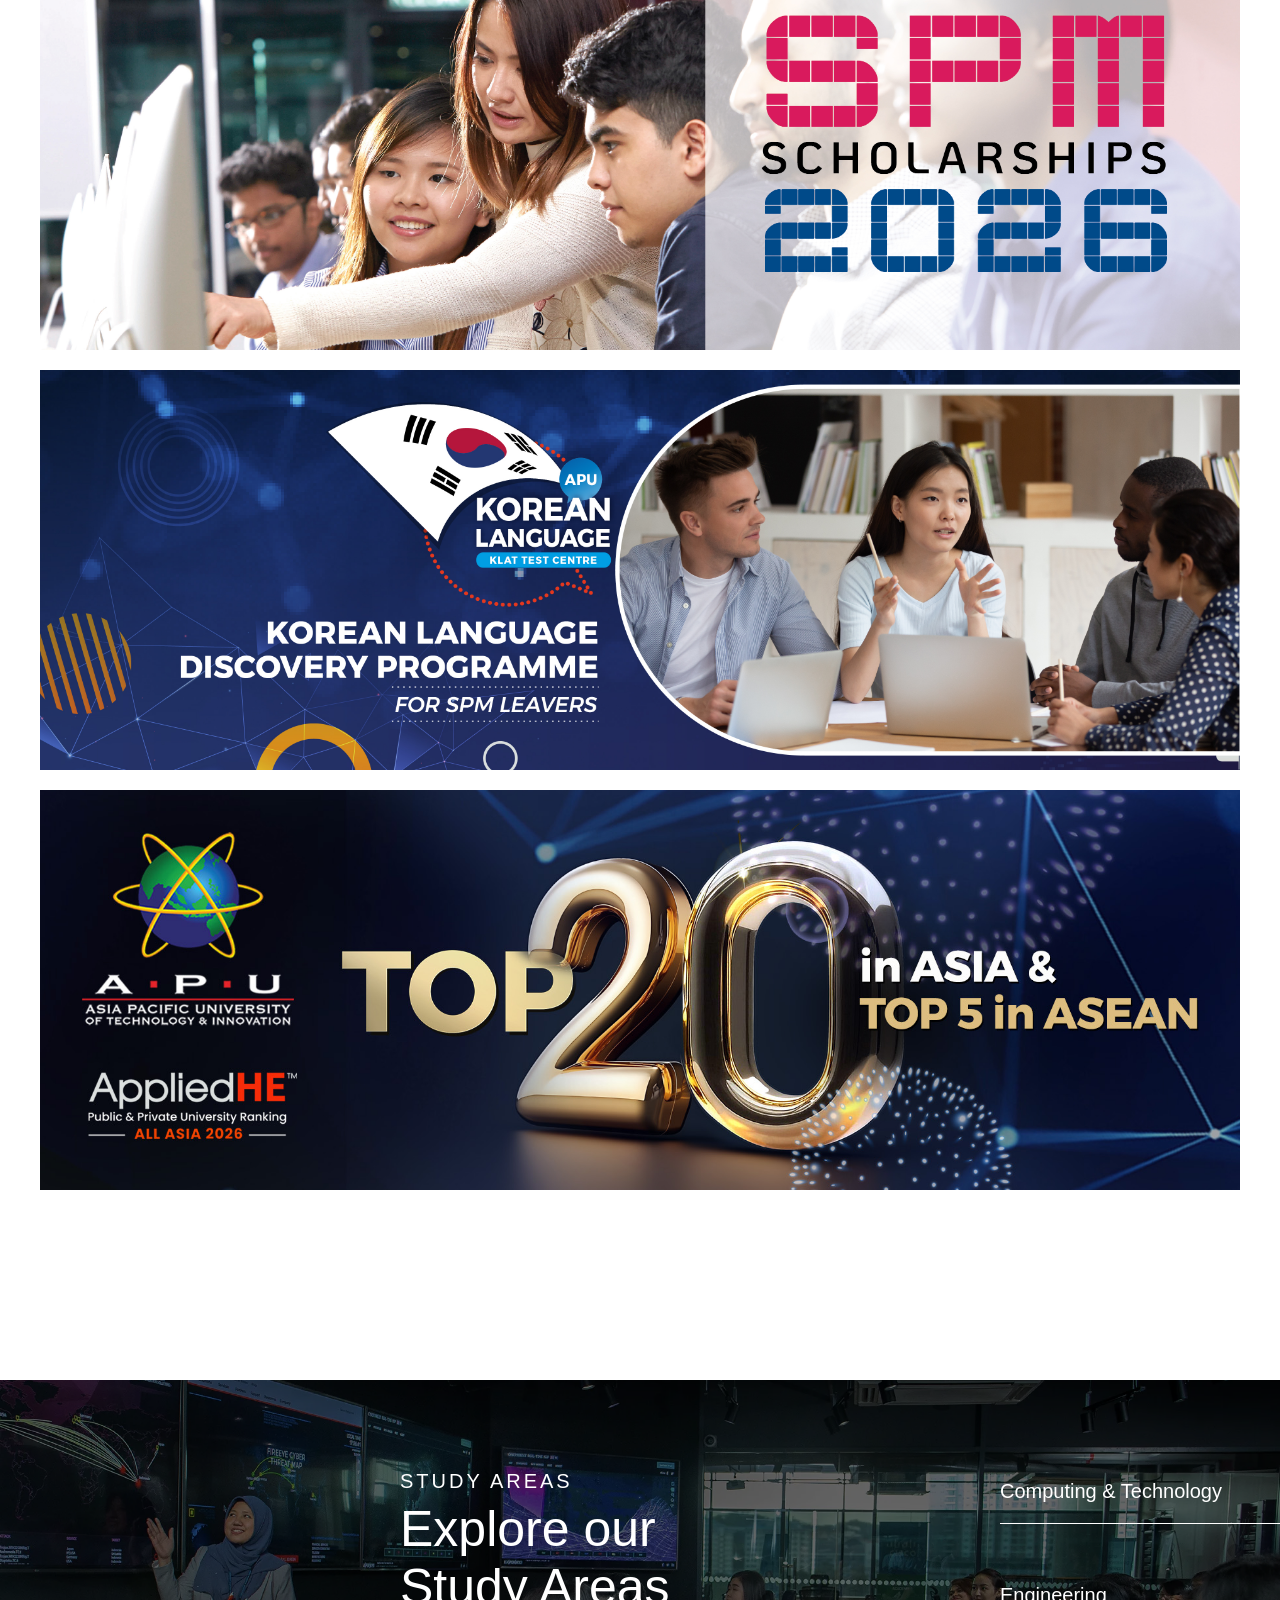
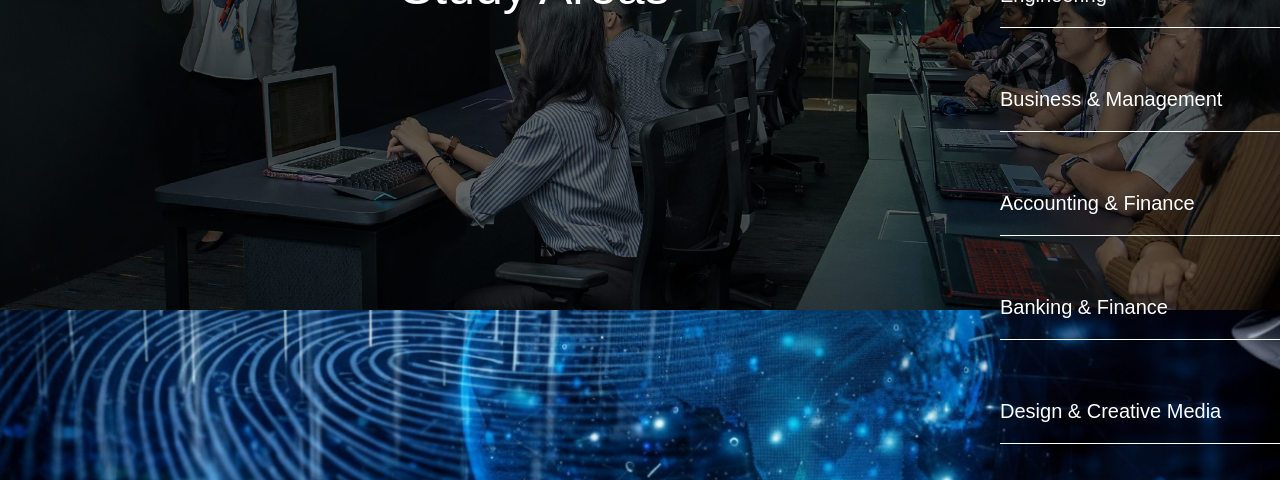
==== commit 03da4077: "Footer Added" ====
--- a/Index.html
+++ b/Index.html
@@ -271,6 +271,21 @@
     <img src="Images/Banner7.jpg" alt="">
     <img src="Images/Banner8.jpg" alt="">
 </div>
+<div class="firstFooter">
+    <img class="footerImg" src="Images/BackGroundForBottom.png" alt="">
+    <h4>STUDY AREAS</h4>
+    <h3>Explore our <br> Study Areas</h3>
+    <ul class="footerSubjects">
+        <li>Computing &amp; Technology</li>
+        <li>Engineering</li>
+        <li>Business &amp; Management</li>
+        <li>Accounting &amp; Finance</li>
+        <li>Banking &amp; Finance</li>
+        <li>Design &amp; Creative Media</li>
+        <li>Digital Marketing &amp; Media</li>
+        <li>Actuarial Studies</li>
+    </ul>
+</div>
 
 
 
--- a/style.css
+++ b/style.css
@@ -134,6 +134,7 @@
     height: 40px;
     border-radius: 8px;
     font-size: 14px;
+    z-index: 1000;
 }
 #sideButtons2{
     margin-top: 330px;
@@ -568,5 +569,59 @@
     gap: 20px;
     flex-direction: column;
     padding-top: 100px;
-    padding-bottom: 40px;
-}
+    padding-bottom: 200px;
+}
+.footerImg{
+    position: absolute;
+    margin-top: 7780px;
+    width: 100%;
+    filter: brightness(40%);   
+}
+.firstFooter h3{
+    position: absolute;
+    margin-top: 7900px;
+    margin-left: 400px;
+    color: white;
+    font-size: 50px;
+    font-family: Verdana, Geneva, Tahoma, sans-serif;
+    font-weight: 2;
+}
+.firstFooter h4{
+    position: absolute;
+    margin-top: 7870px;
+    margin-left: 400px;
+    color: white;
+    font-size: 20px;
+    letter-spacing: 3px;
+    font-family: Verdana, Geneva, Tahoma, sans-serif;
+    font-weight: 2;
+}
+.footerSubjects{
+    position: absolute;
+    margin-top: 7880px;
+    display: flex;
+    gap: 60px;
+    margin-left: 1000px;
+    flex-direction: column;
+    list-style: none;
+    height: 600px;
+    overflow: scroll;
+    scrollbar-width: none;
+    scrollbar-color: rgba(0, 0, 0, 0) rgba(0, 0, 0, 0);
+}
+.footerSubjects li{
+    color: white;
+    font-family: Verdana, Geneva, Tahoma, sans-serif;
+    font-size: 20px;
+    font-weight: 1;
+    width: 500px;
+    border-bottom: 1px solid white;
+    padding-bottom: 20px;
+    transition: 0.3s;
+}
+.footerSubjects li:hover{
+    background-color: rgba(255, 255, 255, 0.176);
+    padding-bottom: 25px;
+
+   
+}
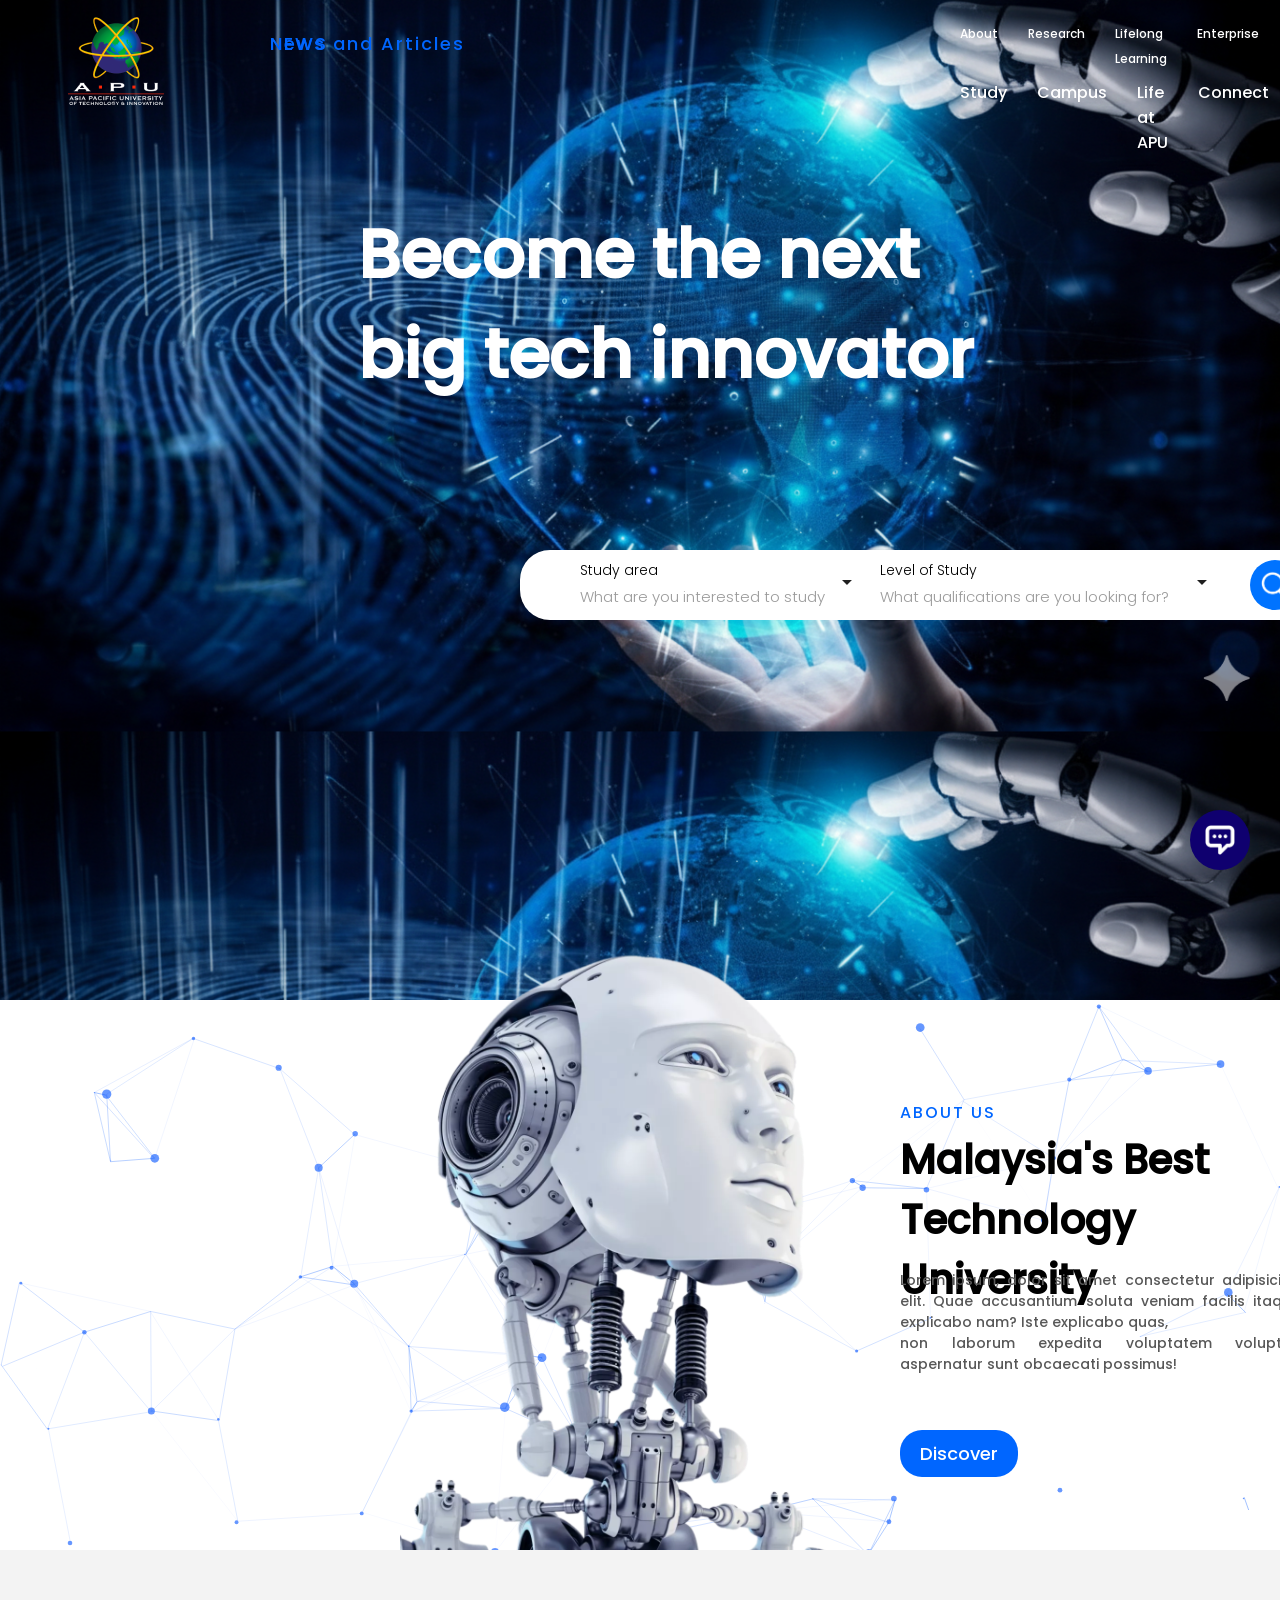
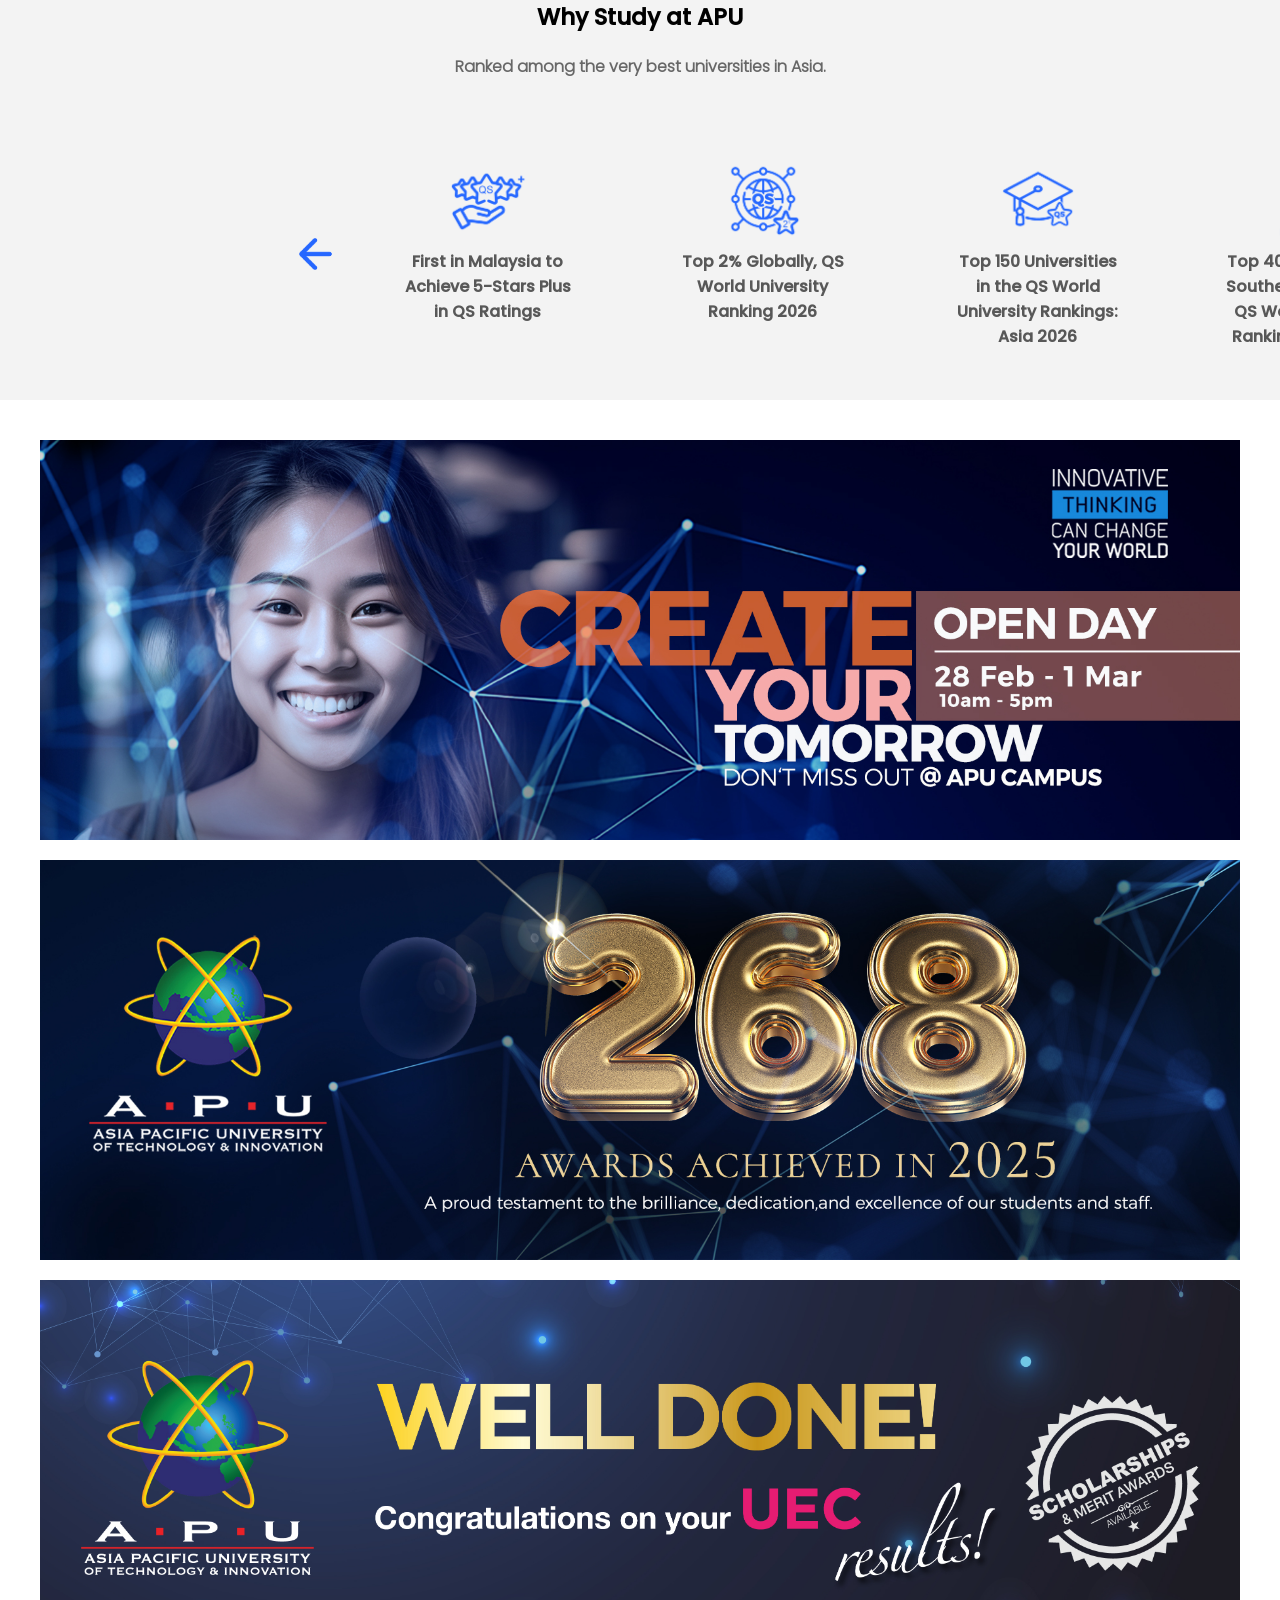
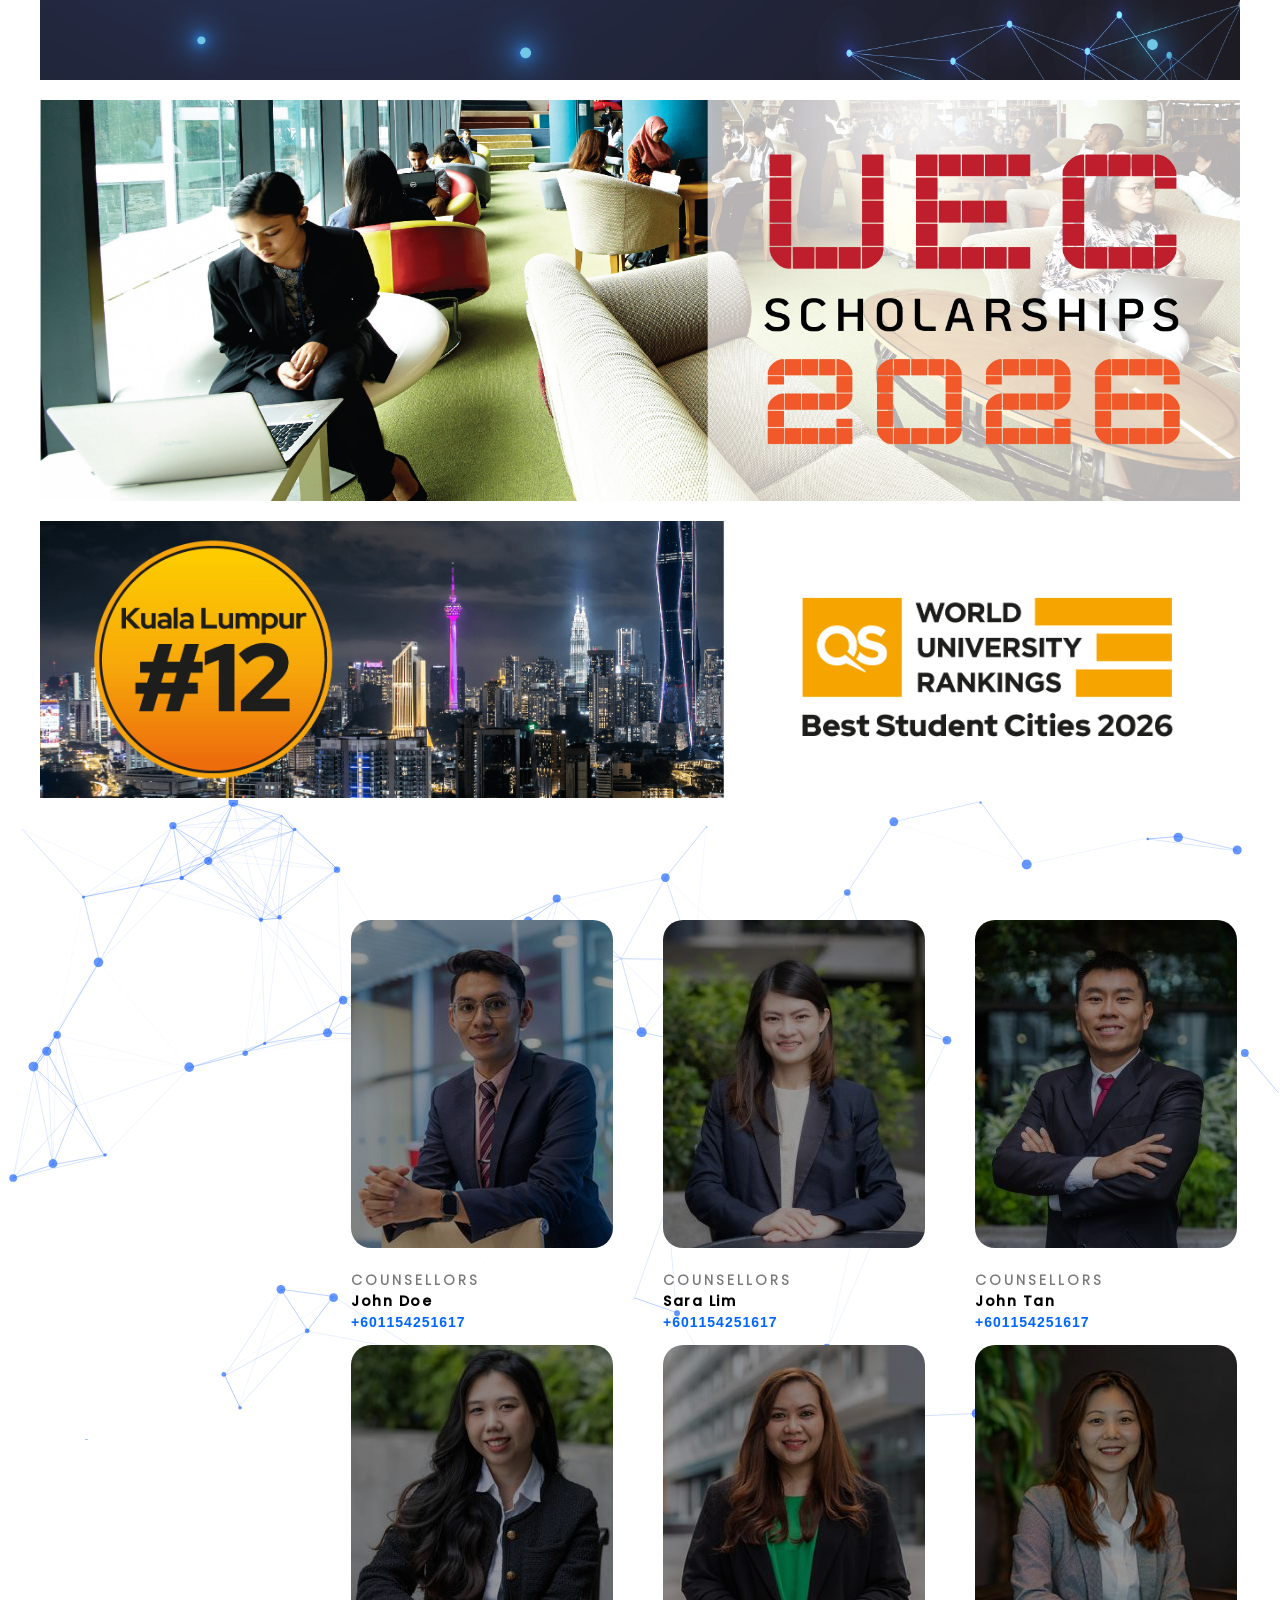
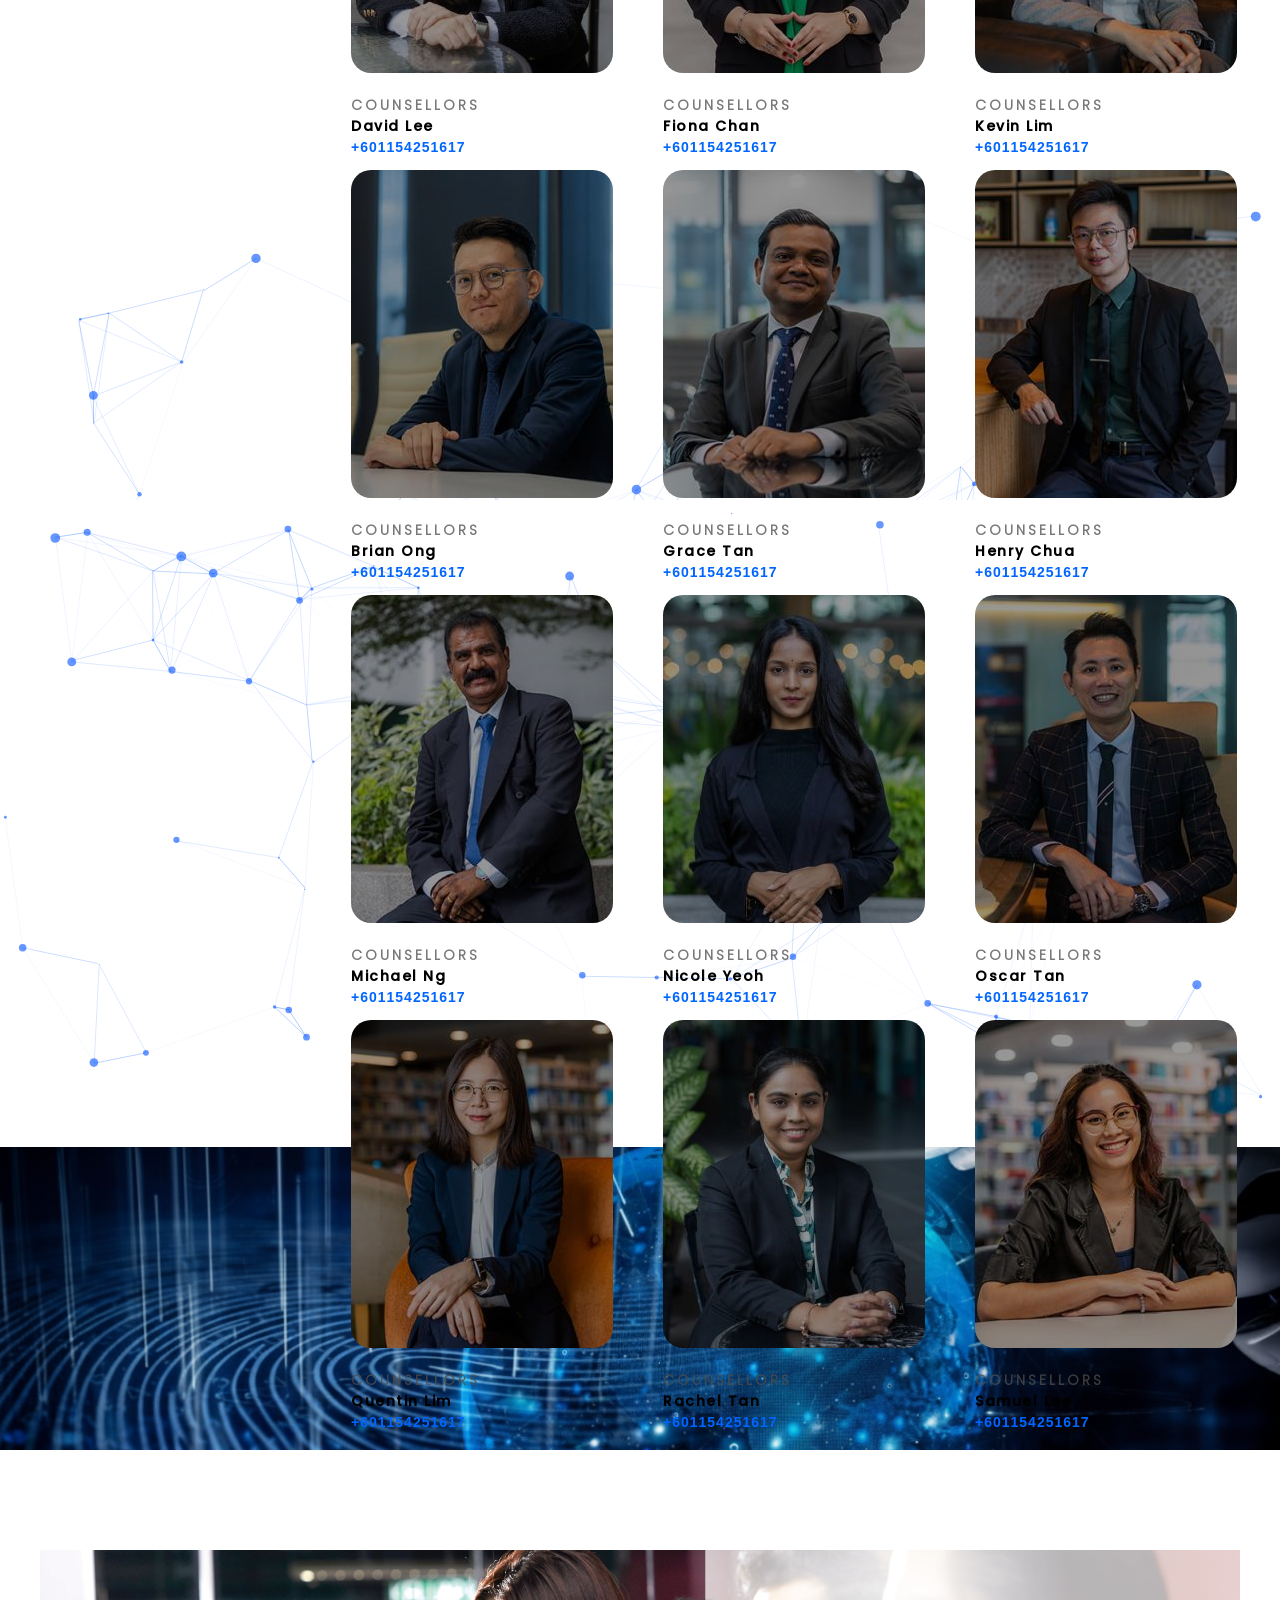
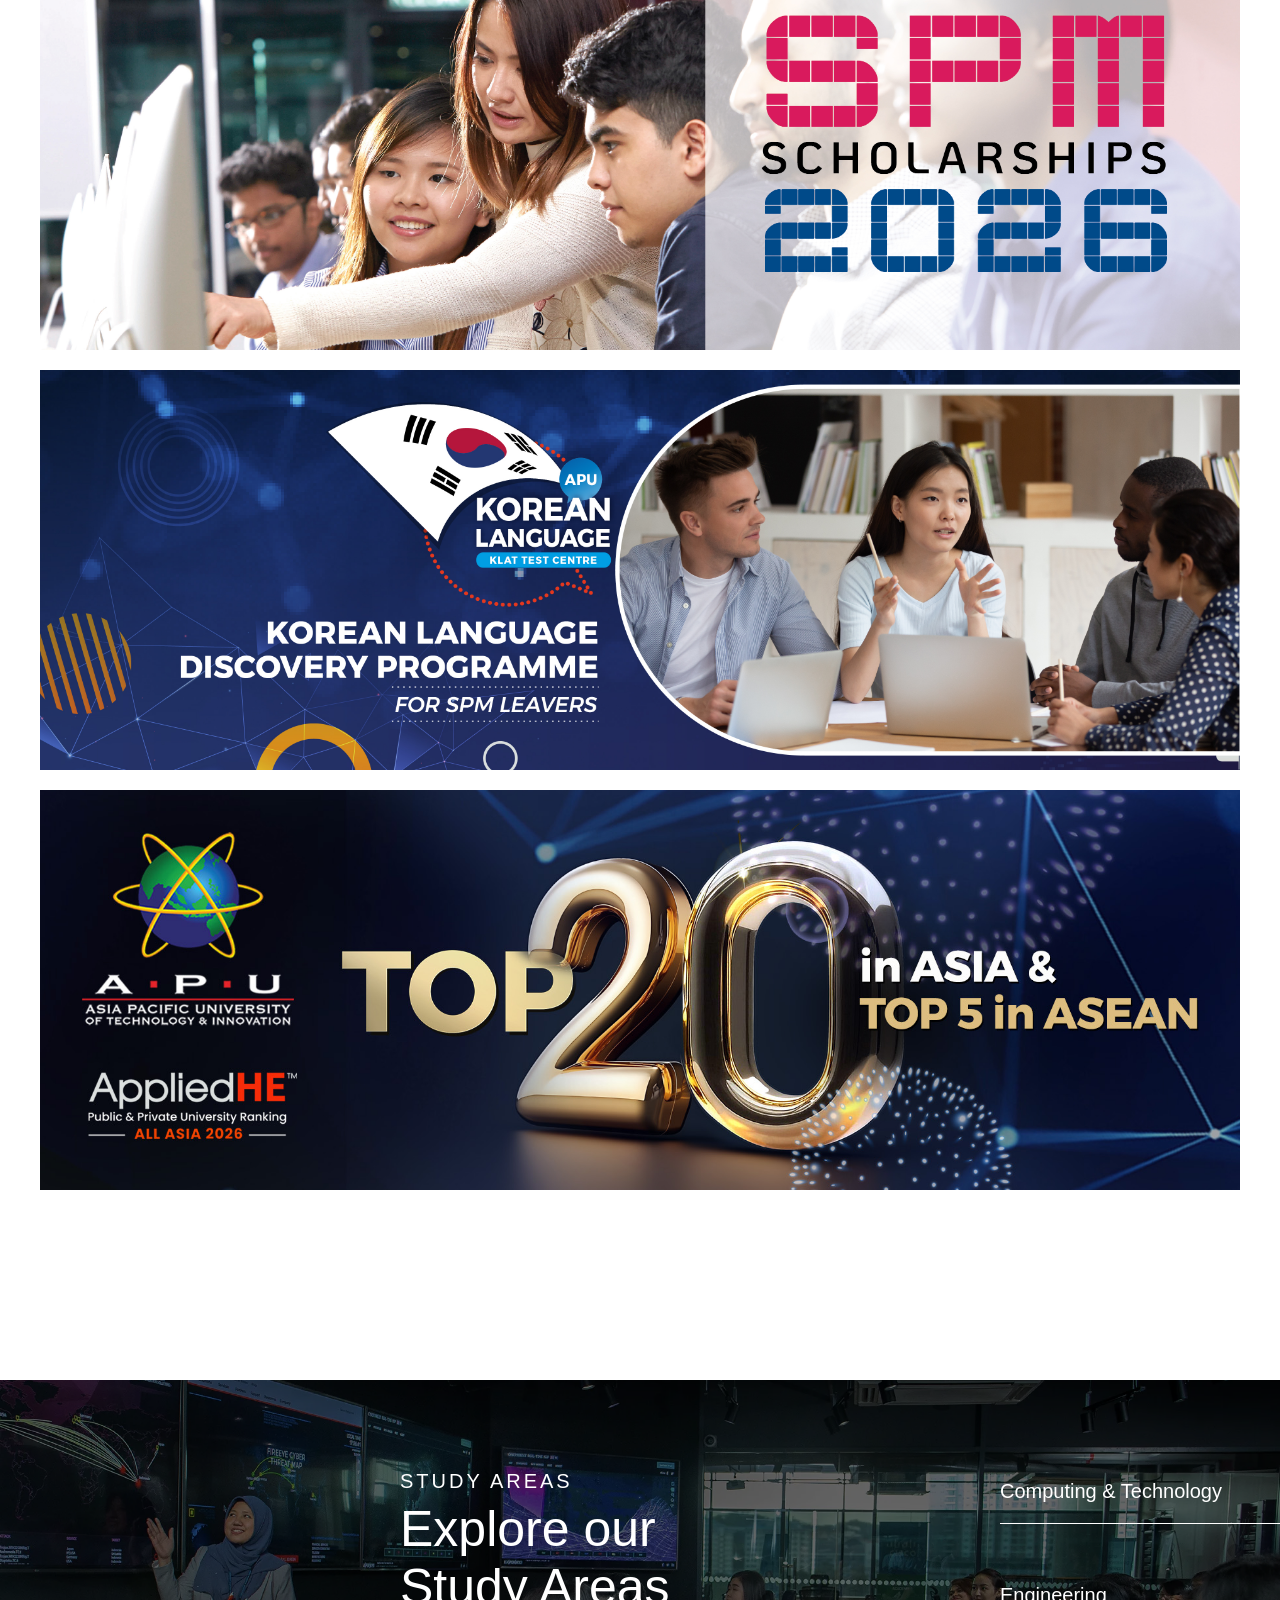
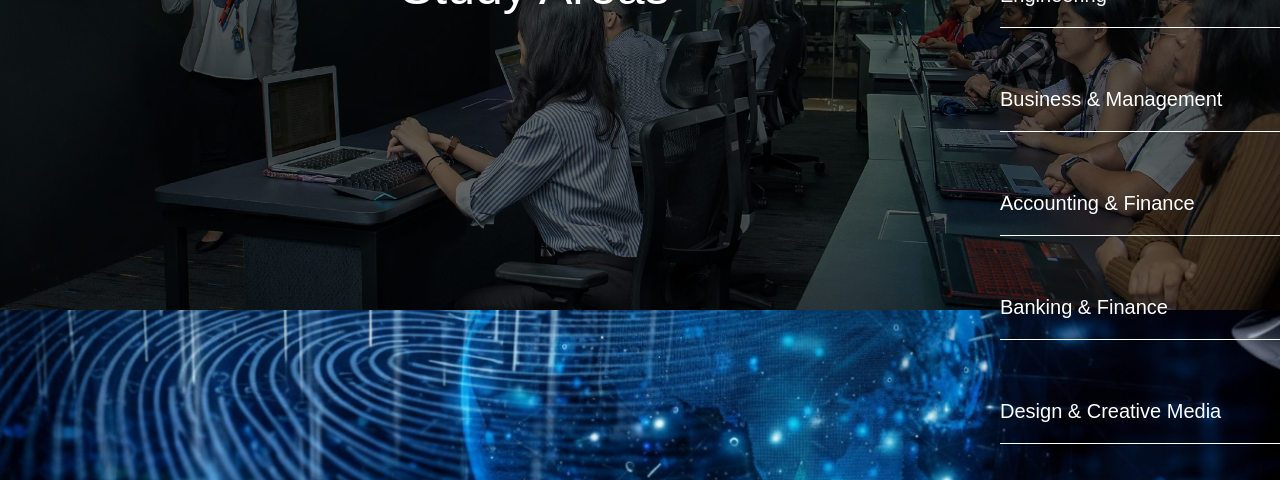
==== commit c794c719: "div" ====
--- a/Index.html
+++ b/Index.html
@@ -285,8 +285,13 @@
         <li>Digital Marketing &amp; Media</li>
         <li>Actuarial Studies</li>
     </ul>
-</div>
-
+</div
+
+
+<div class="news">
+    <h6 class="newsTxt">NEWS</h6>
+    <h6 class="newsTxt">News and Articles</h6>
+</div>
 
 
     <!-- script -->
--- a/style.css
+++ b/style.css
@@ -625,3 +625,19 @@
 
    
 }
+.newsTxt{
+    position: absolute;
+    margin-left: 270px;
+    margin-top: 30px;
+    font-size: 18px;
+    letter-spacing: 2px;
+    font-weight: 2;
+    color: rgb(0, 102, 255);
+}
+.news{
+    position: absolute;
+    width: 100%;
+    height: 80vh;
+    background-color: rgb(241, 241, 241);
+    margin-top: 8550px;
+}
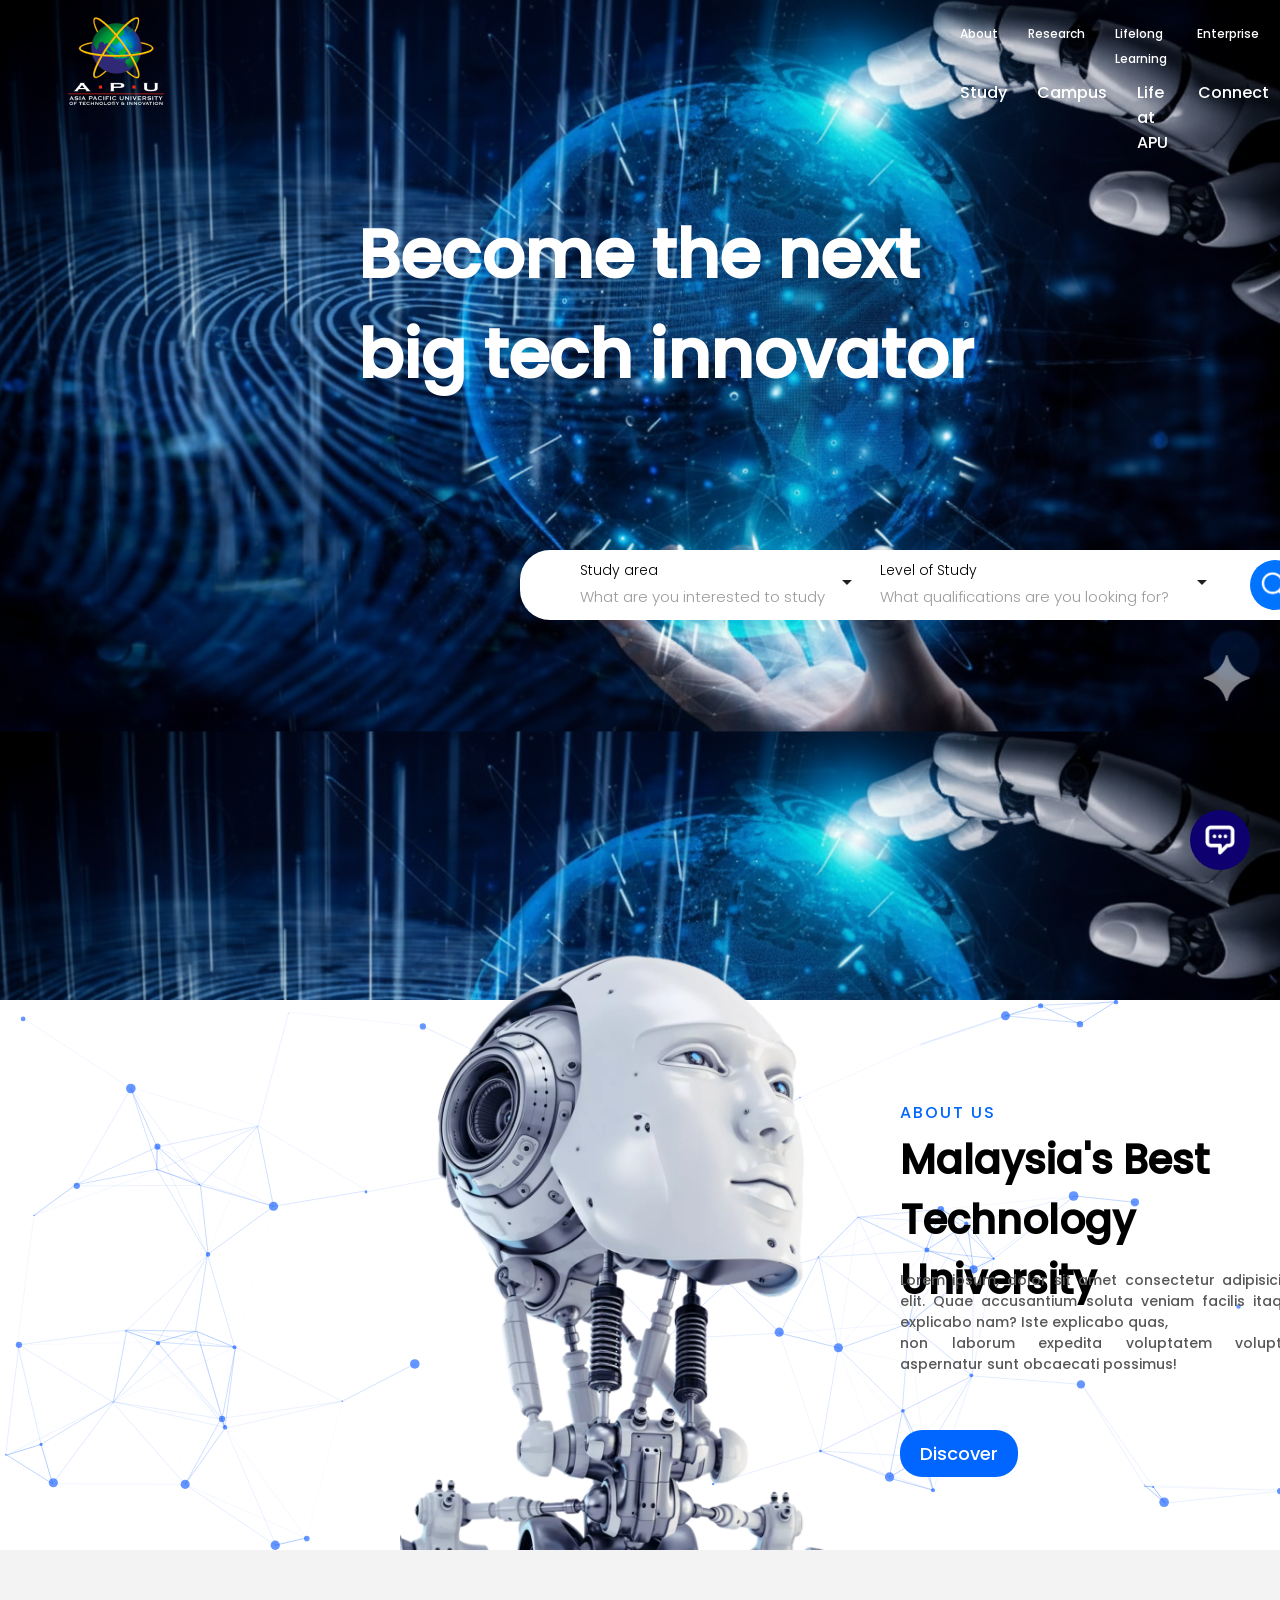
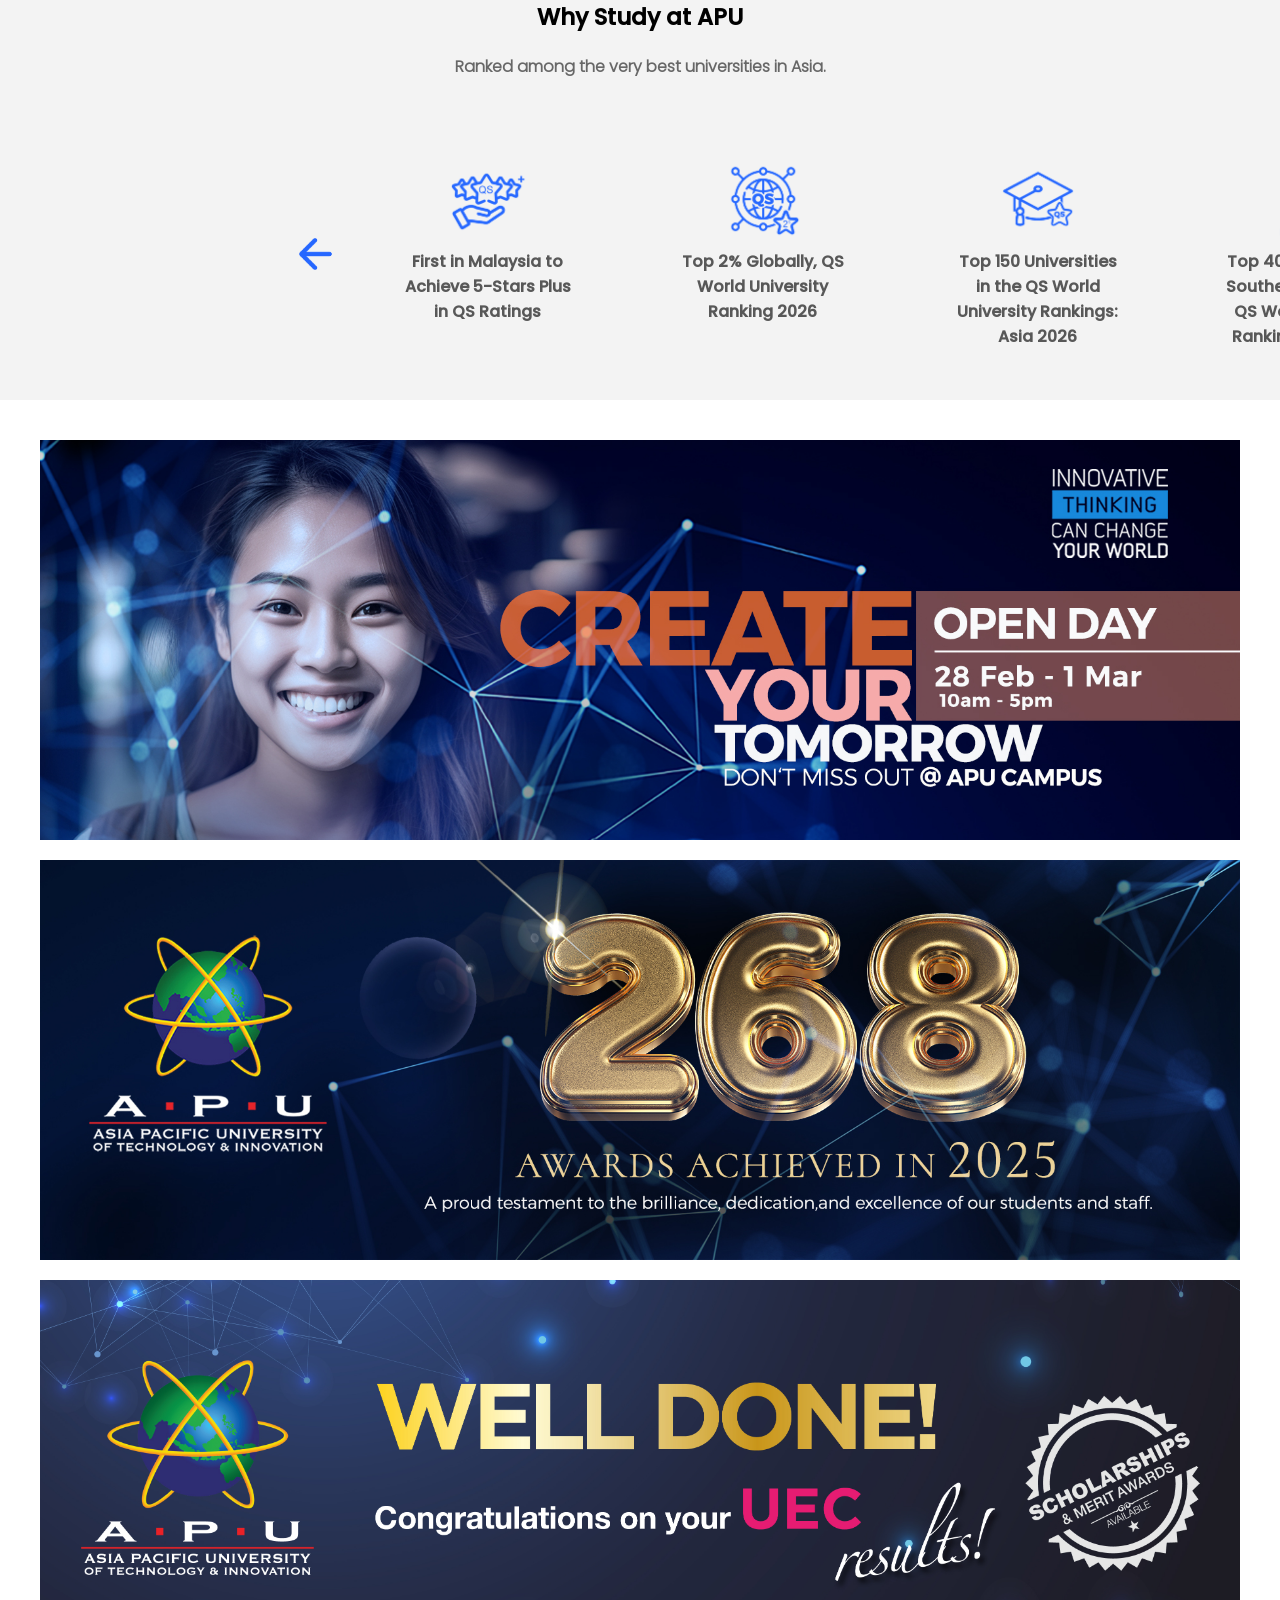
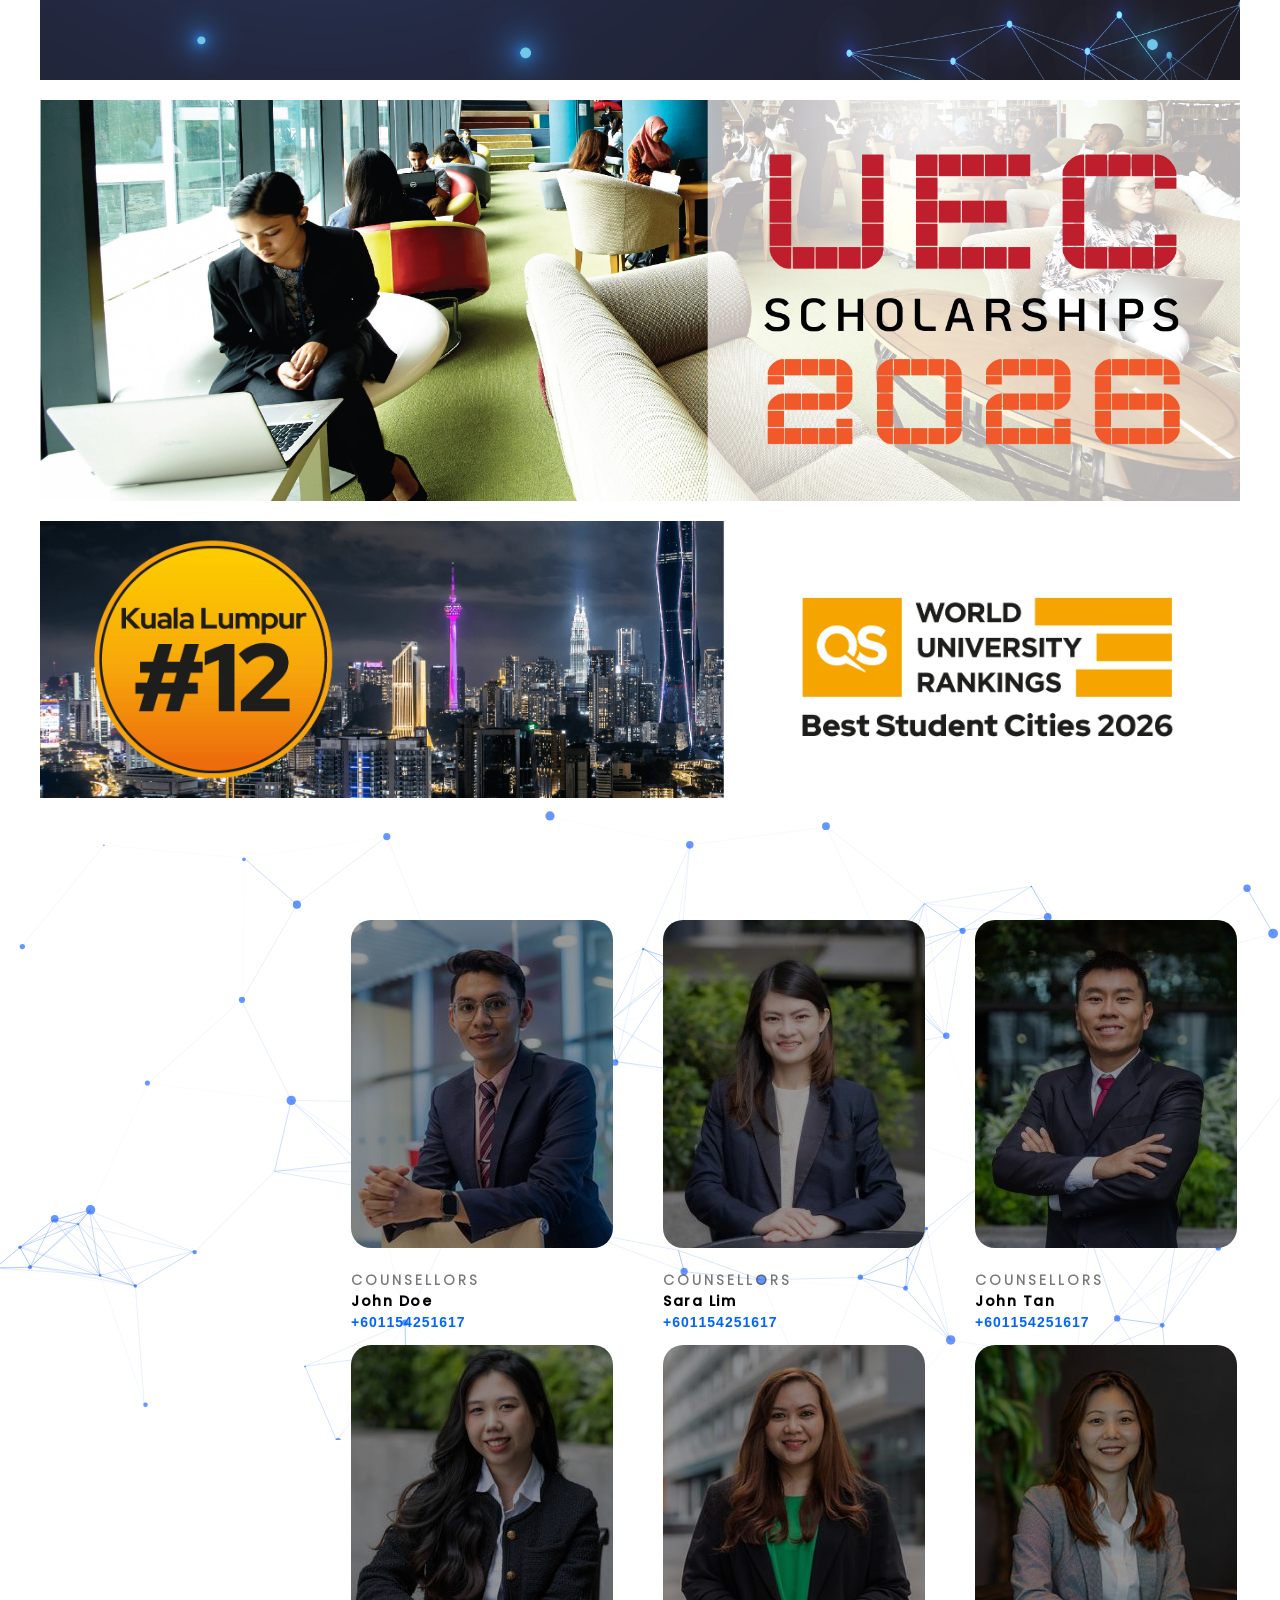
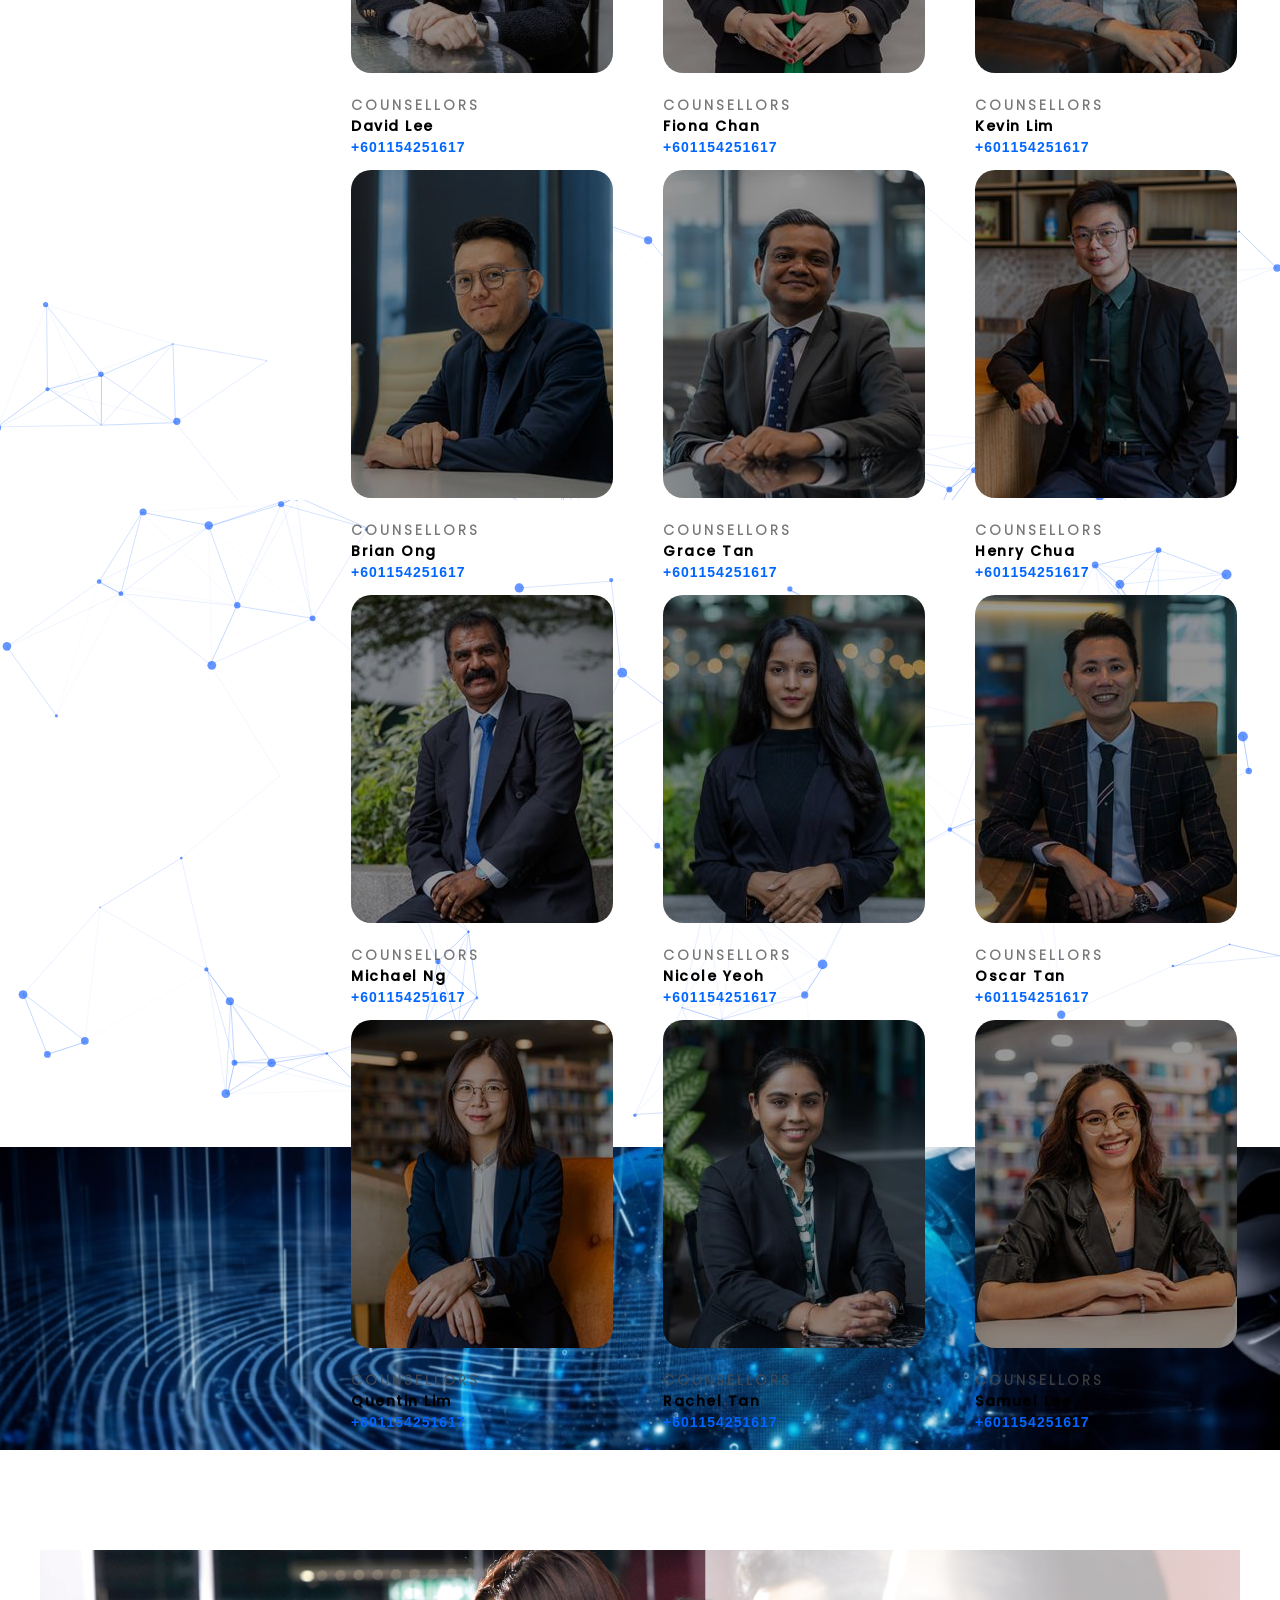
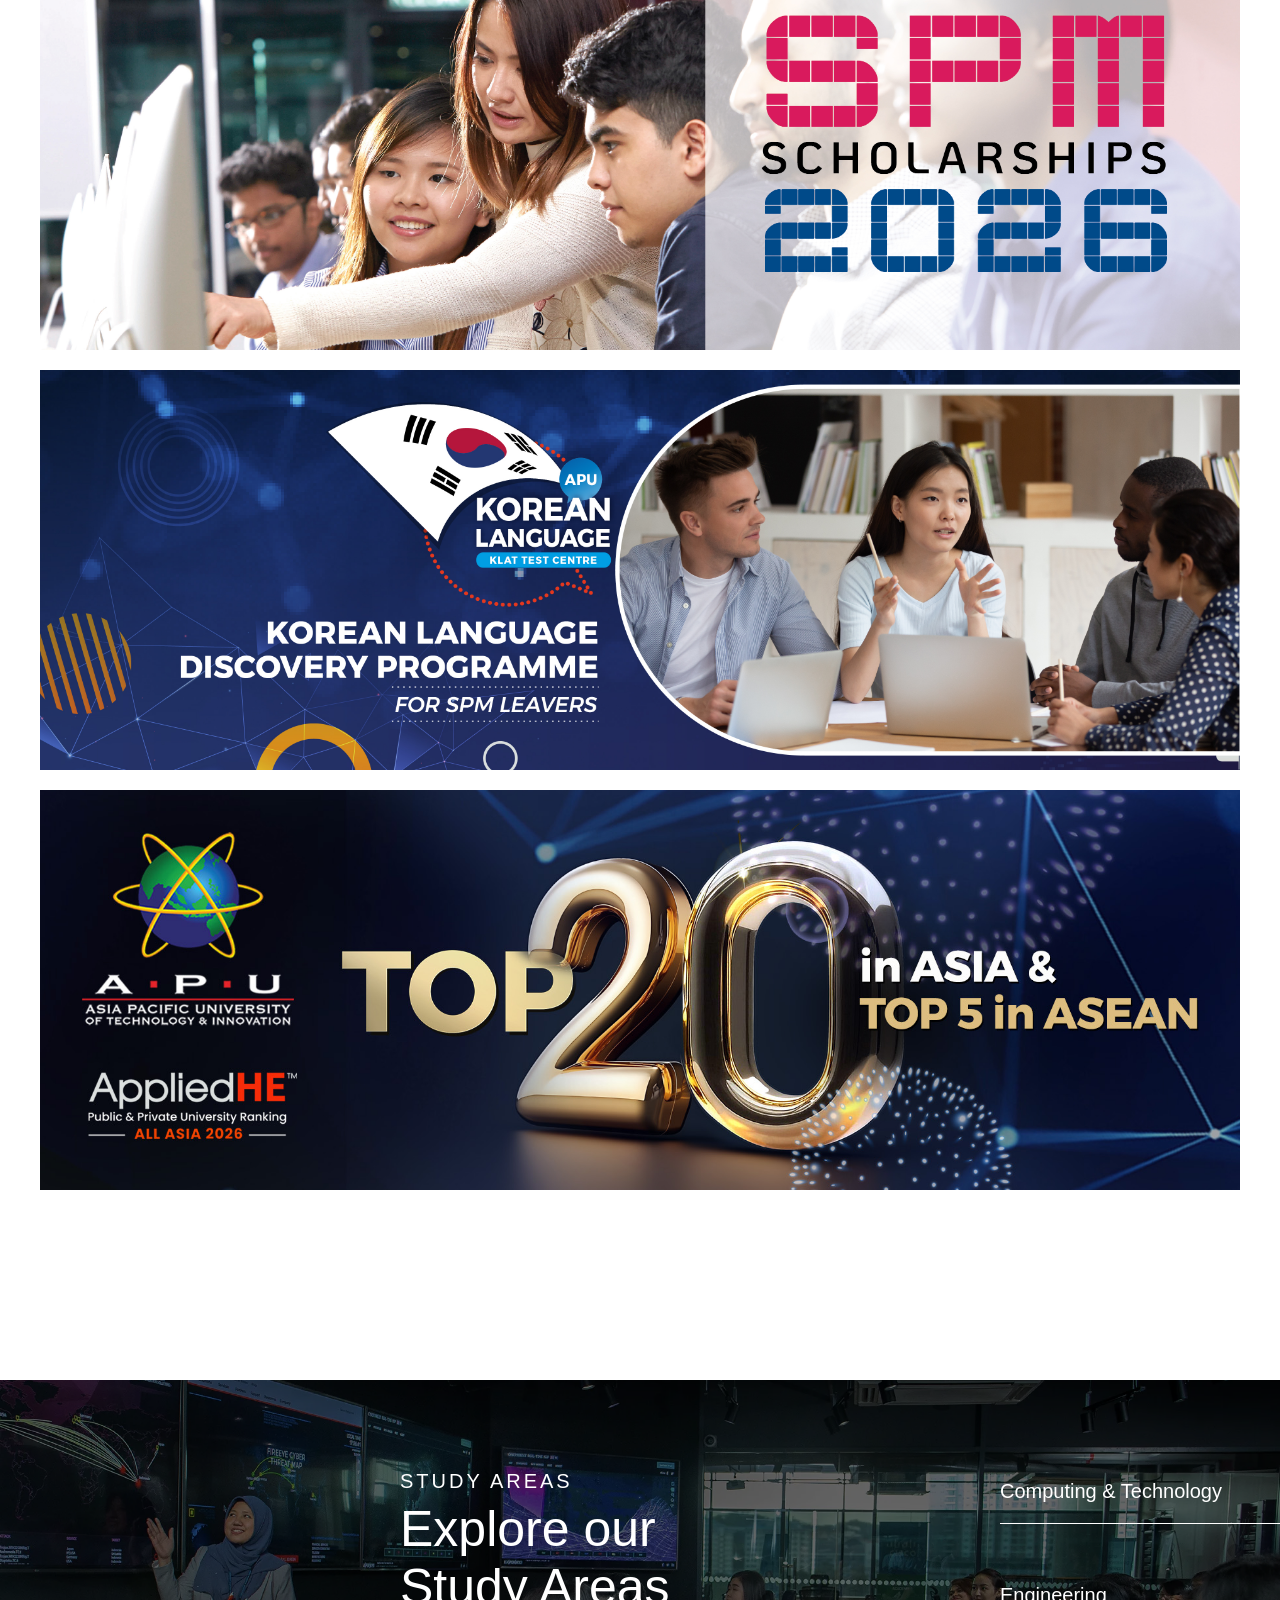
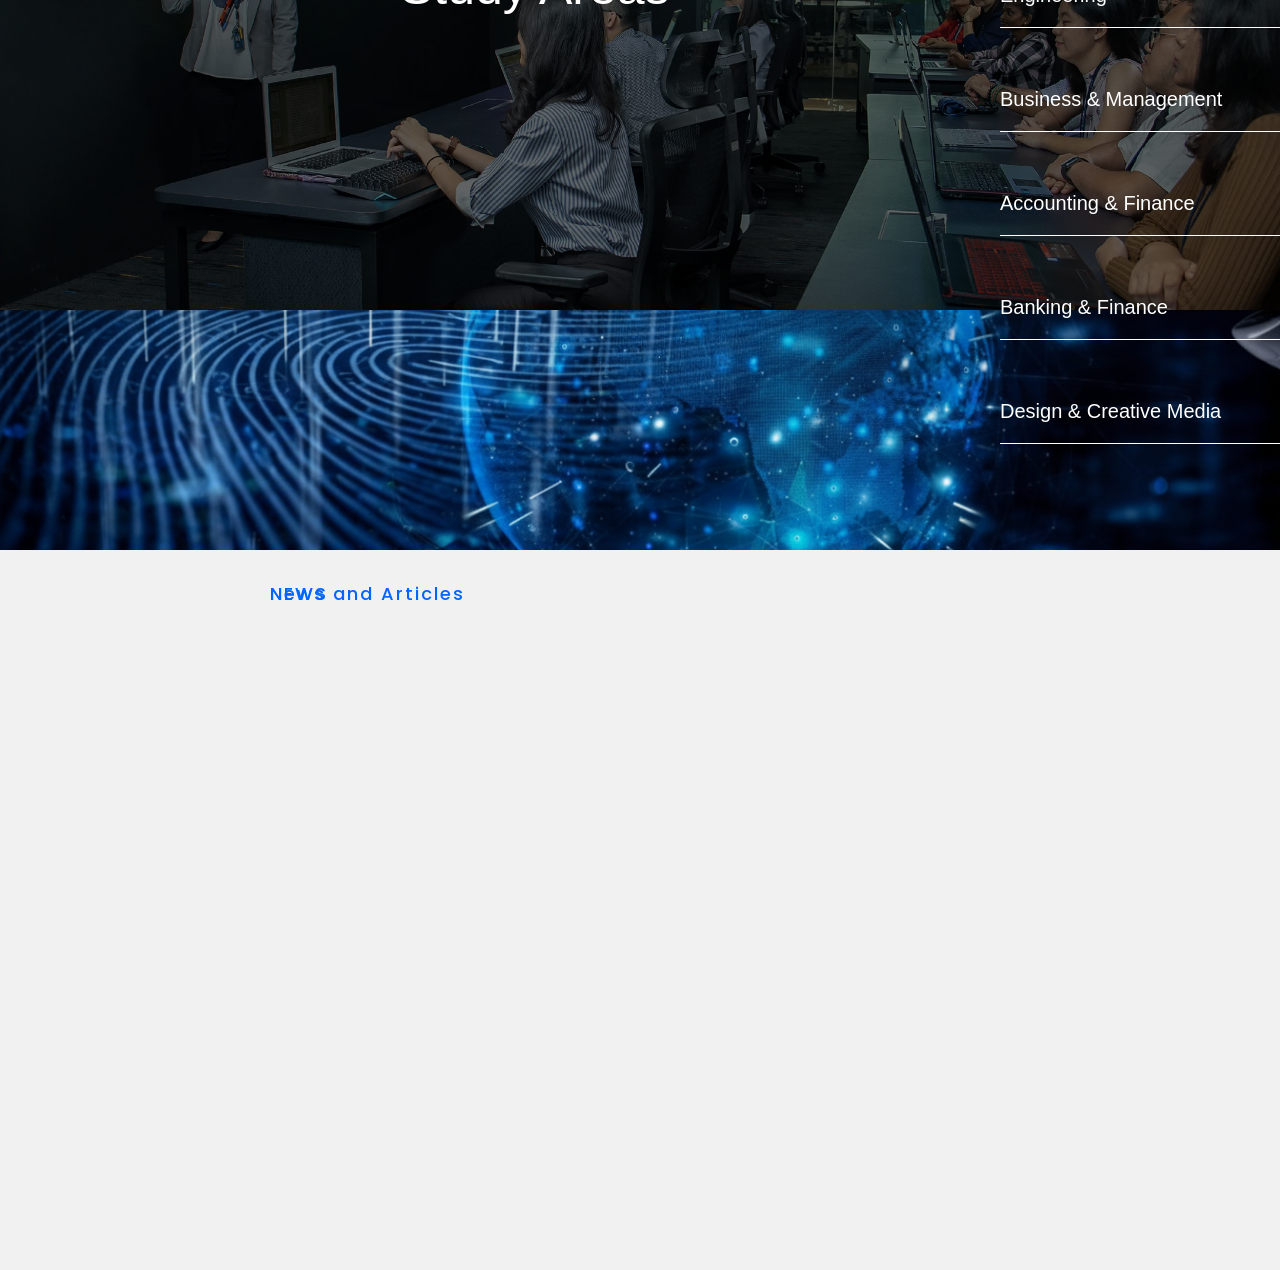
==== commit e723c1fb: "Div fixed" ====
--- a/Index.html
+++ b/Index.html
@@ -285,7 +285,7 @@
         <li>Digital Marketing &amp; Media</li>
         <li>Actuarial Studies</li>
     </ul>
-</div
+</div>
 
 
 <div class="news">
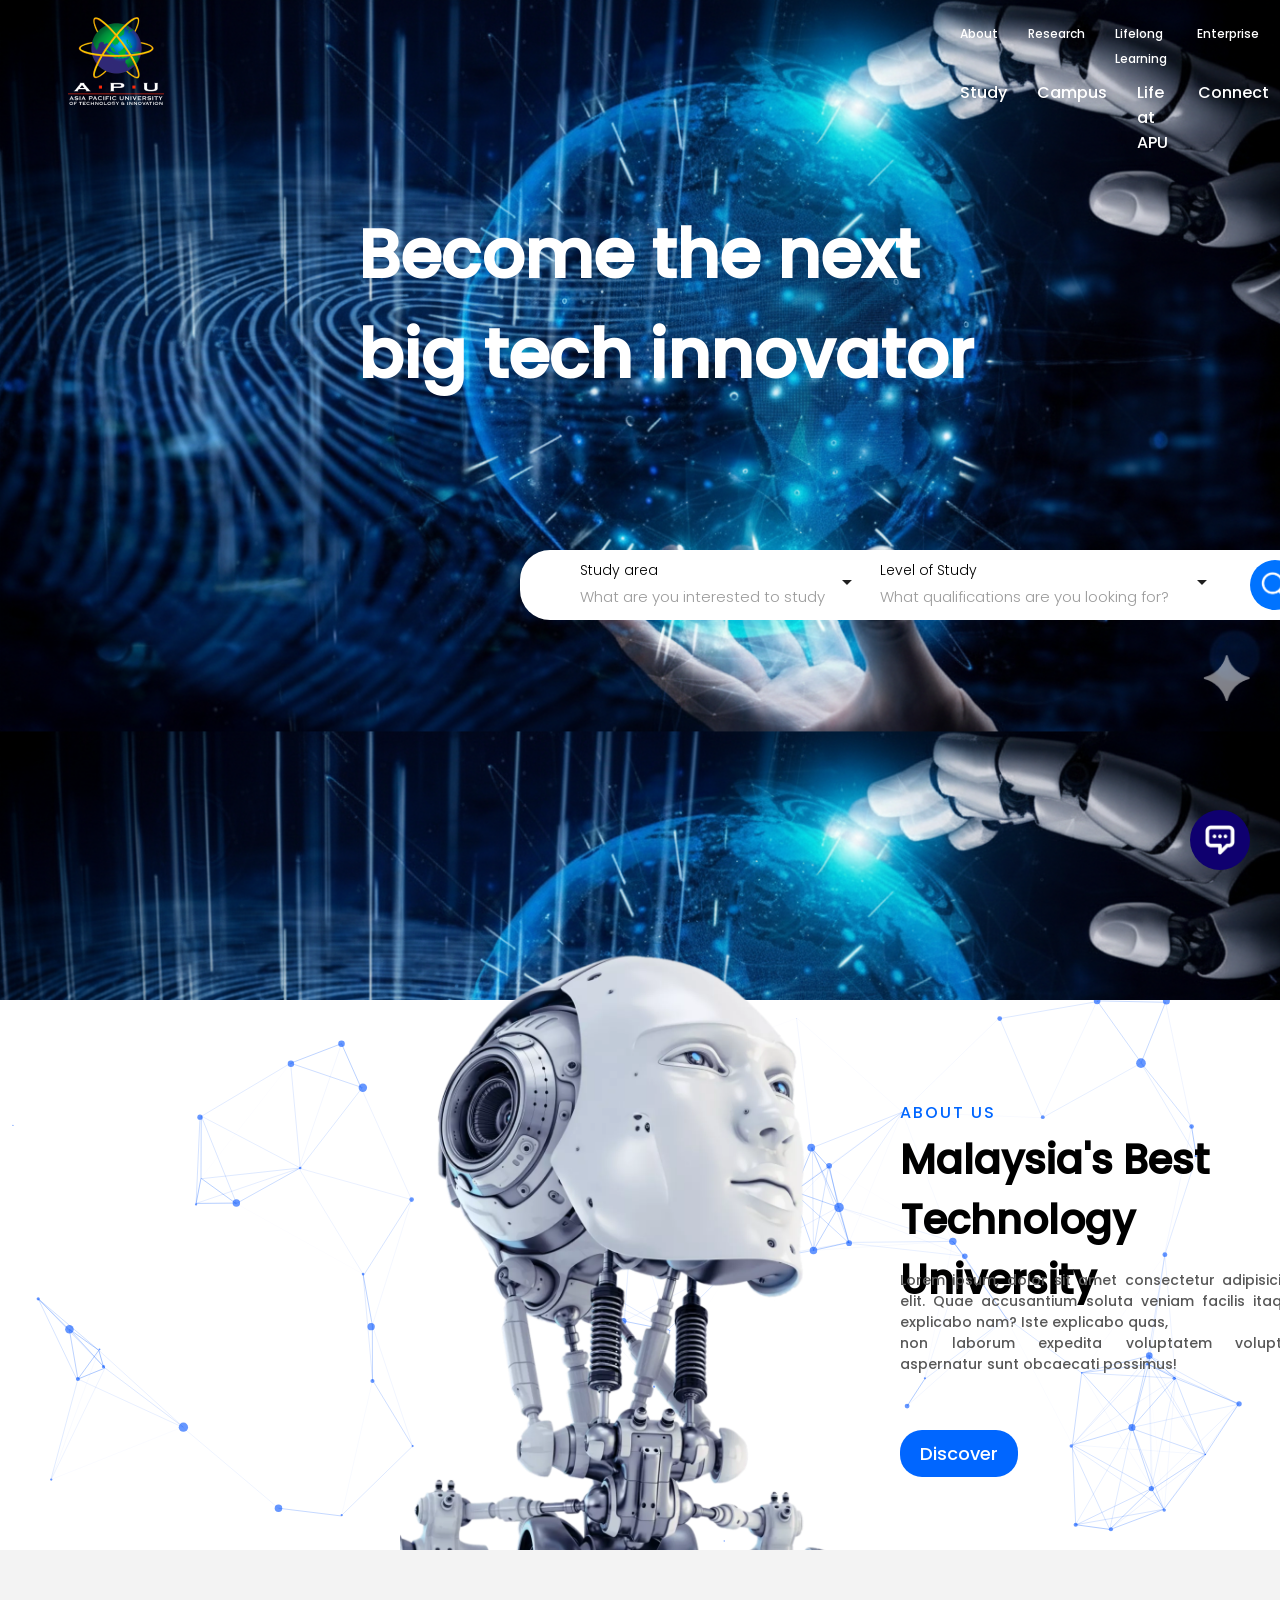
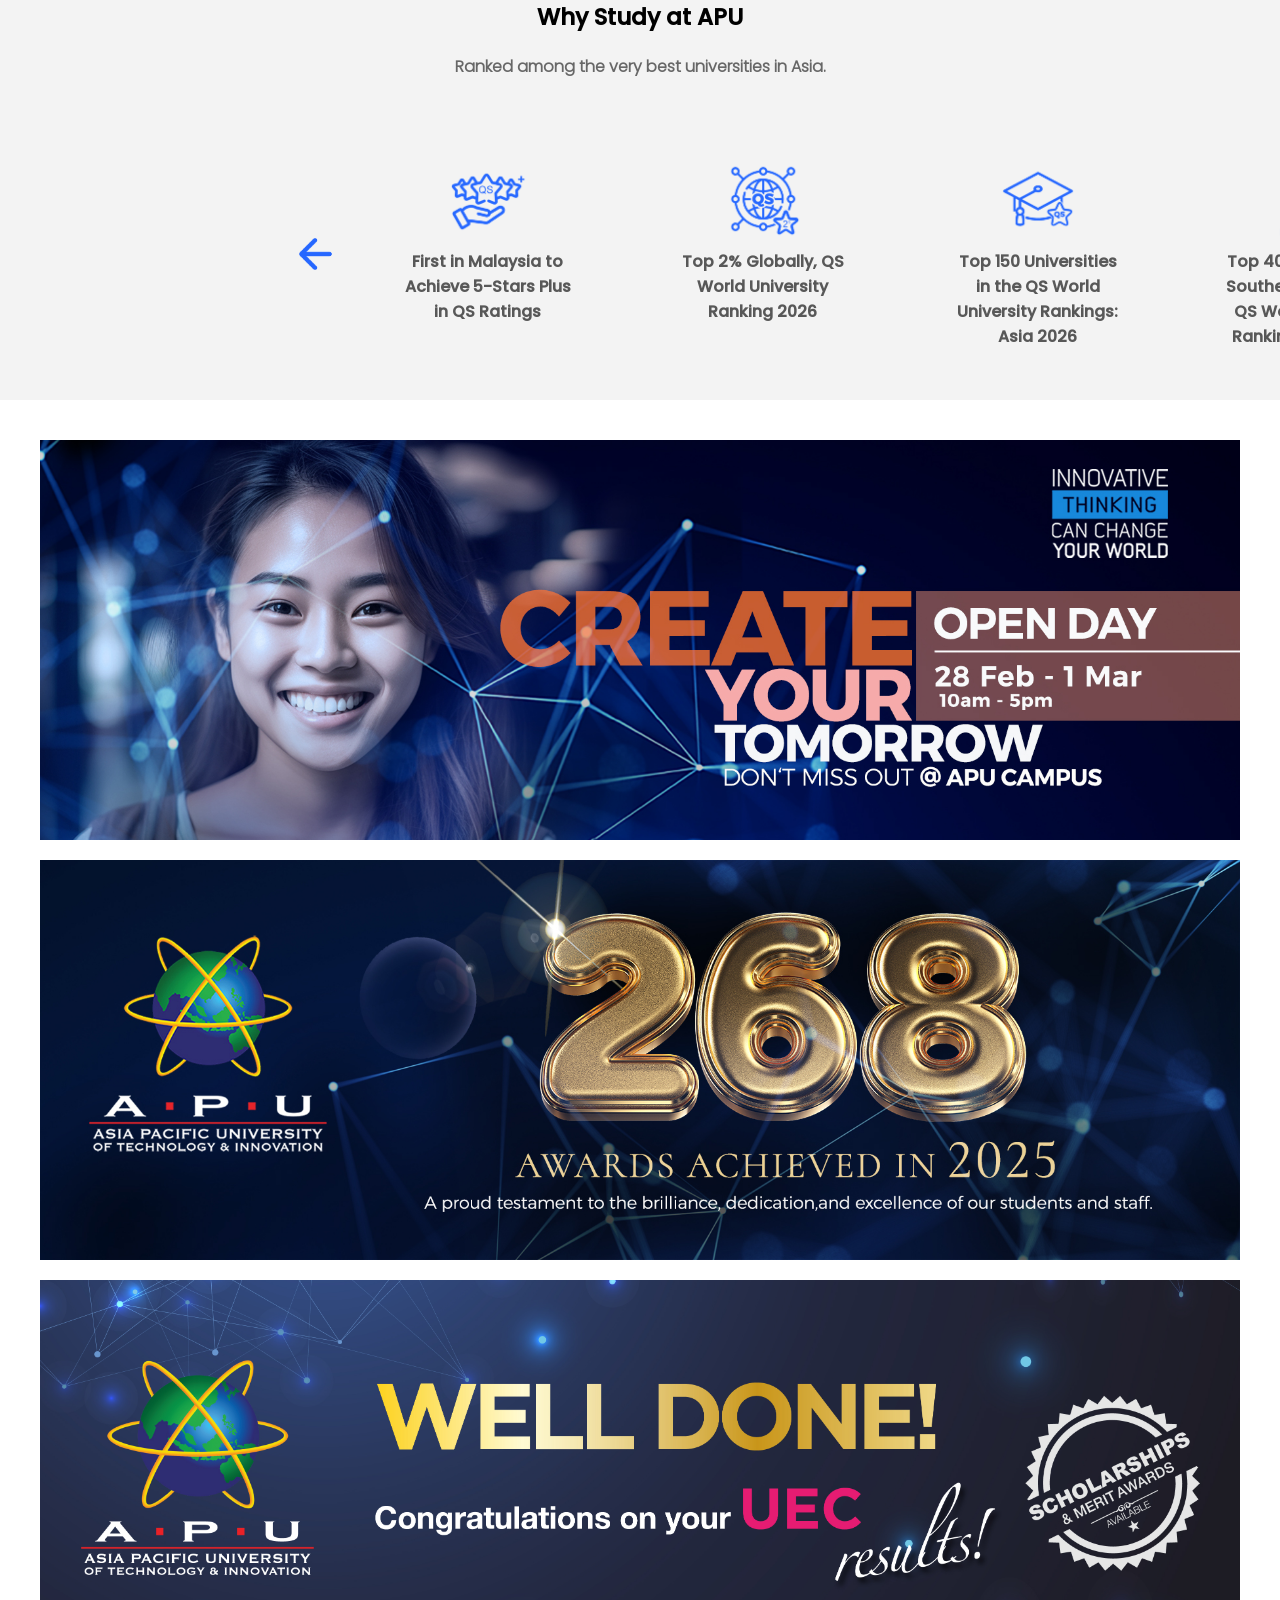
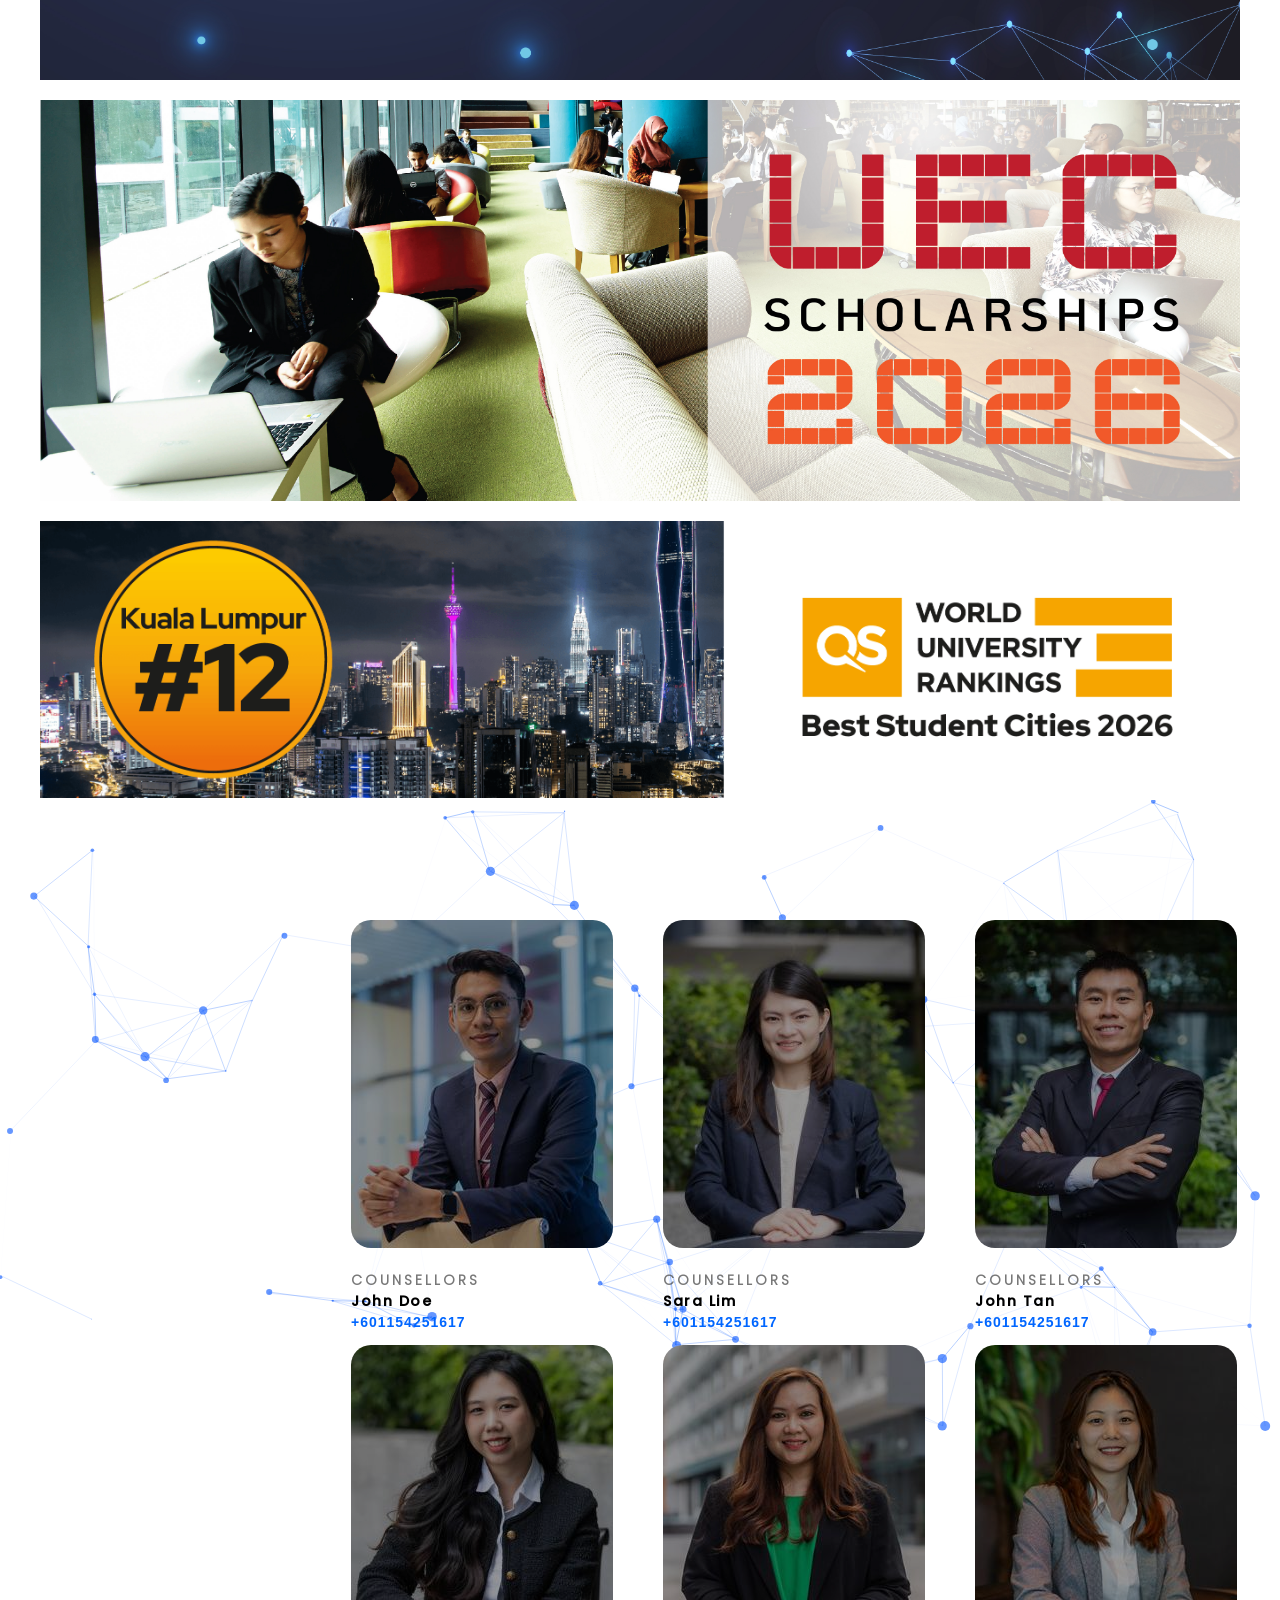
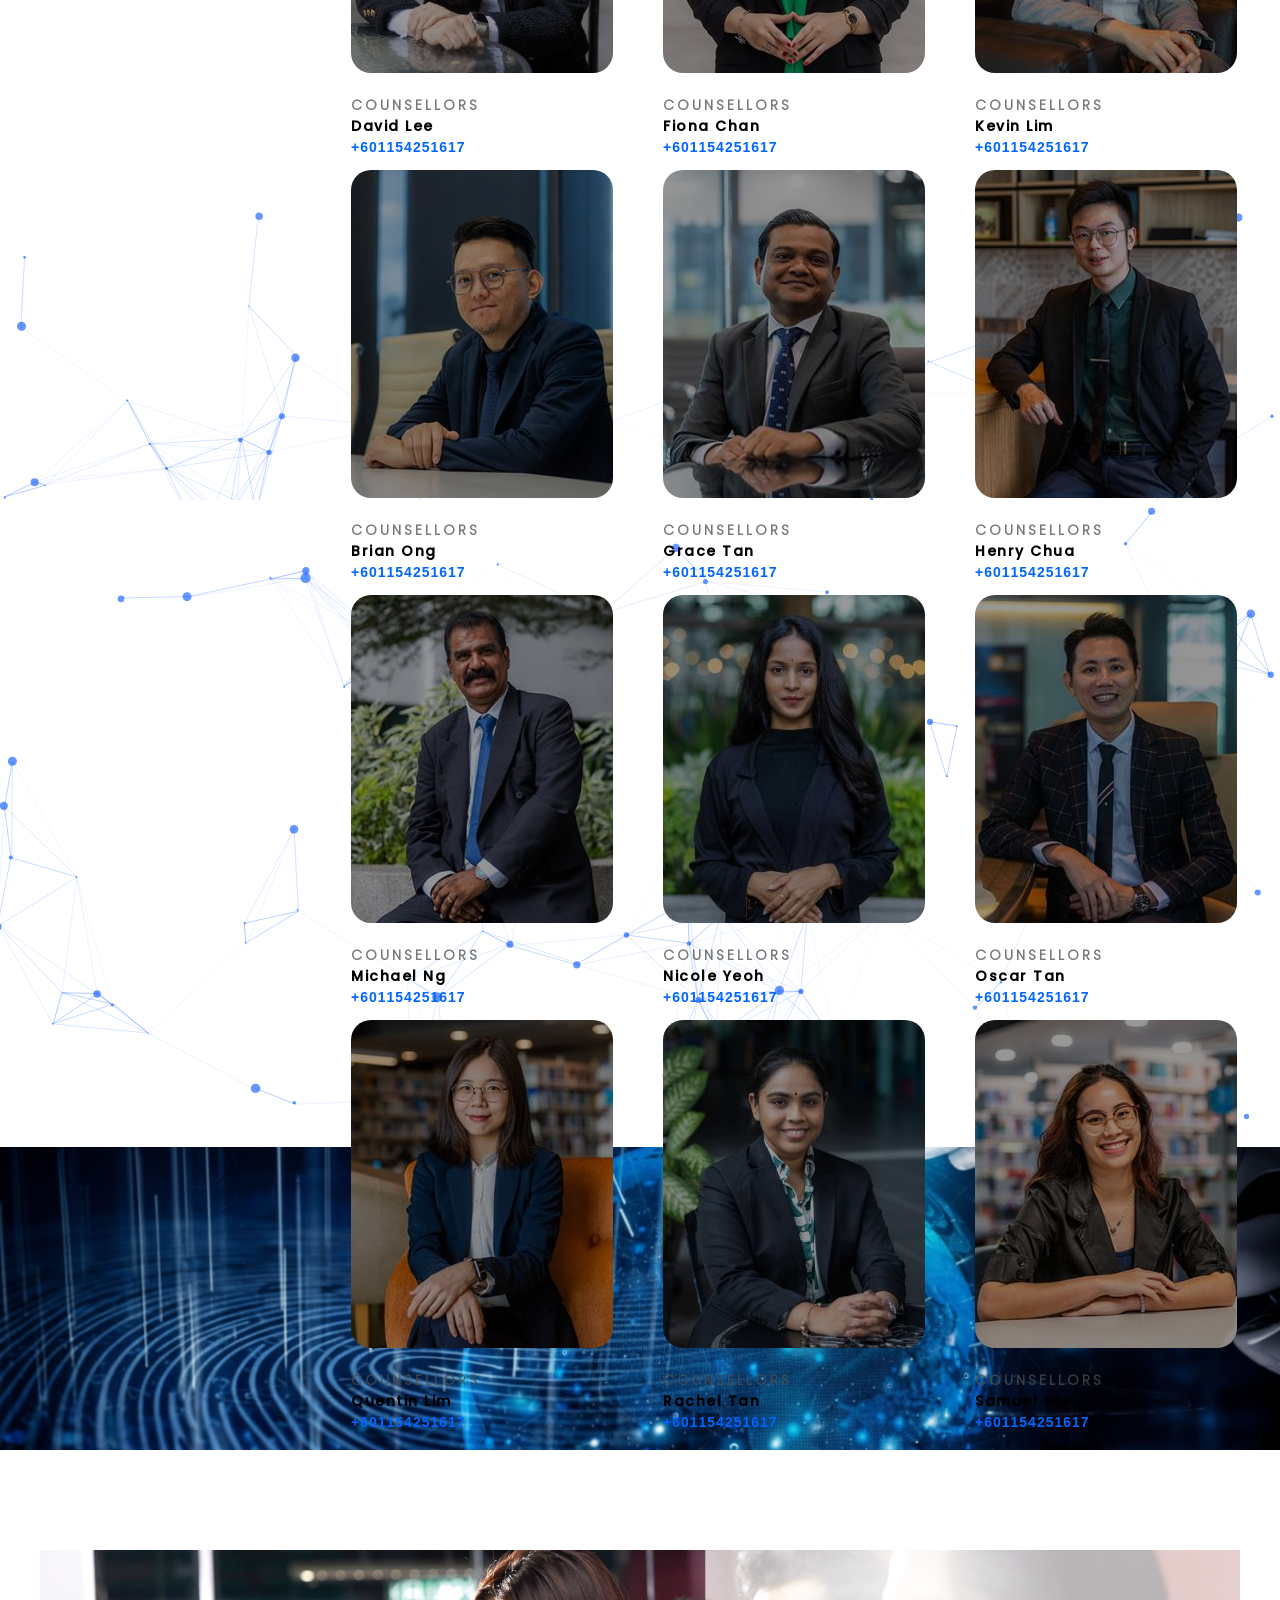
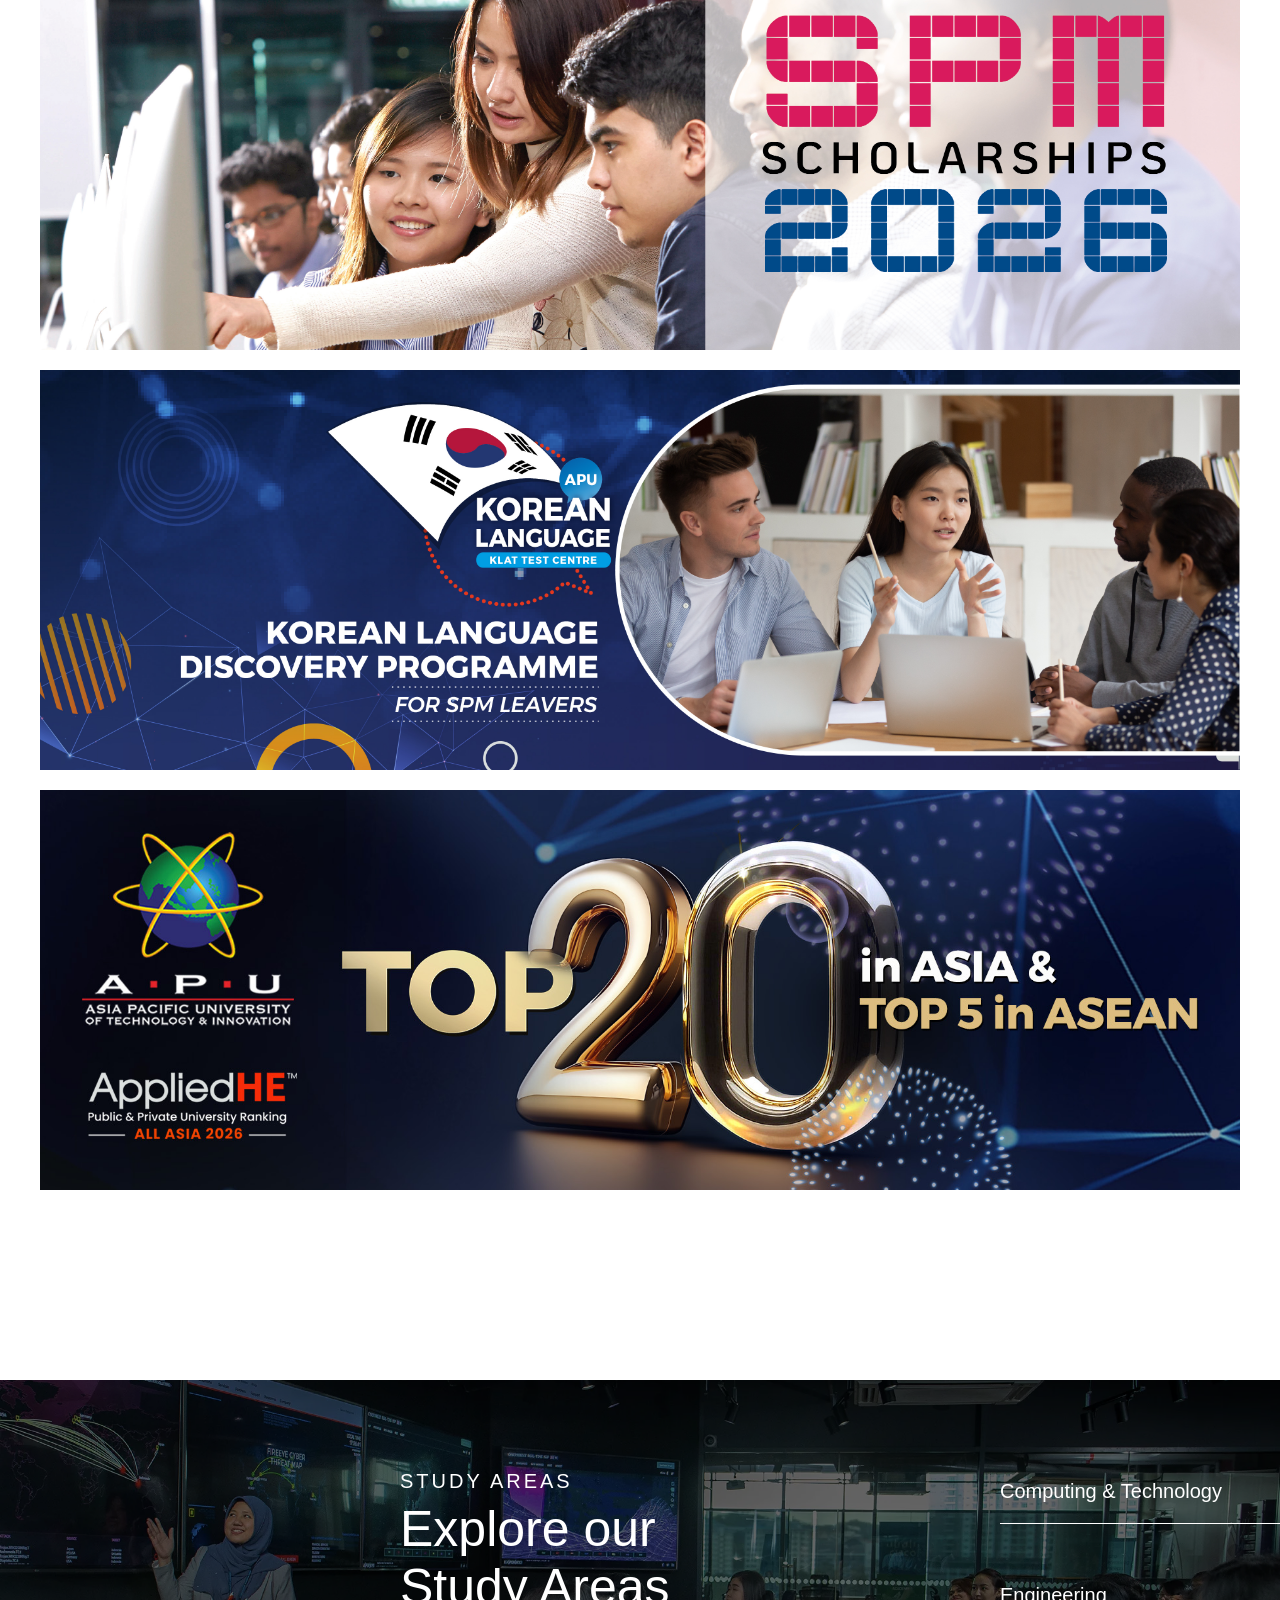
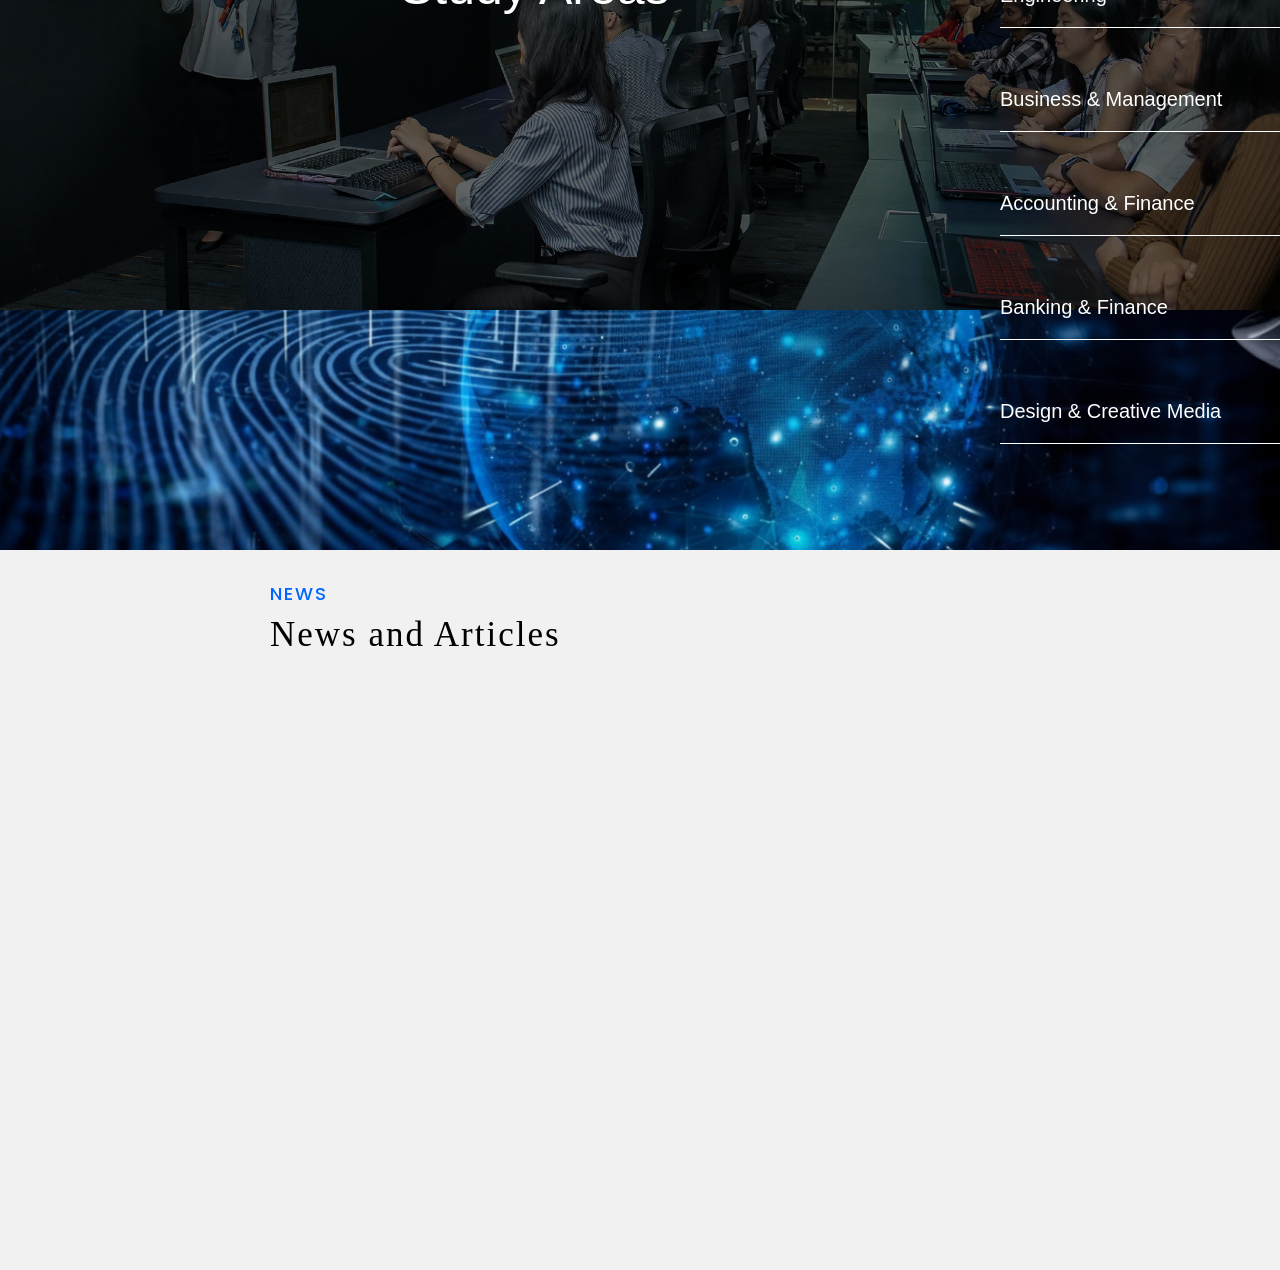
==== commit e81c68e1: "News and aritlce image added" ====
--- a/Index.html
+++ b/Index.html
@@ -290,7 +290,7 @@
 
 <div class="news">
     <h6 class="newsTxt">NEWS</h6>
-    <h6 class="newsTxt">News and Articles</h6>
+    <h6 class="newsTxt2">News and Articles</h6>
 </div>
 
 
--- a/style.css
+++ b/style.css
@@ -641,3 +641,12 @@
     background-color: rgb(241, 241, 241);
     margin-top: 8550px;
 }
+.newsTxt2{
+    position: absolute;
+    margin-left: 270px;
+    margin-top: 65px;
+    font-size: 35px;
+    letter-spacing: 2px;
+    font-weight: 10;
+    font-family: 'Verdana';
+}
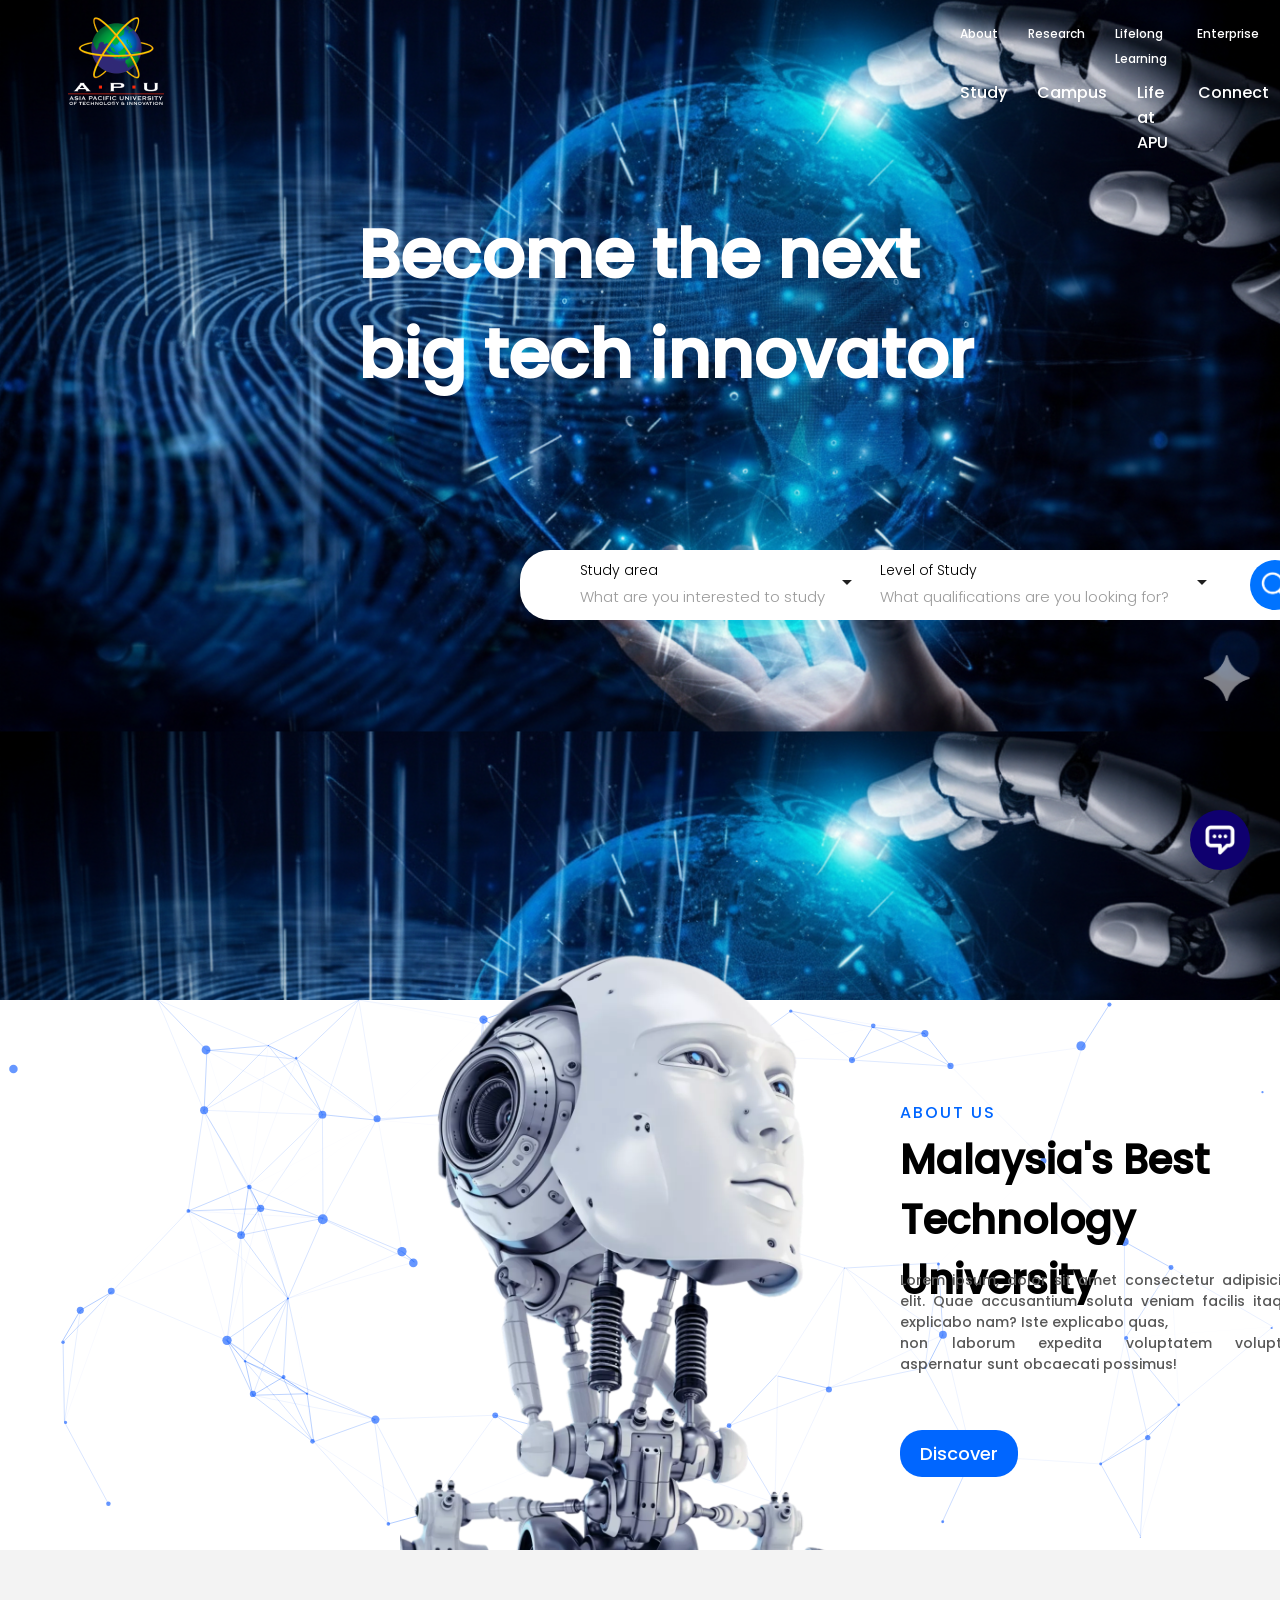
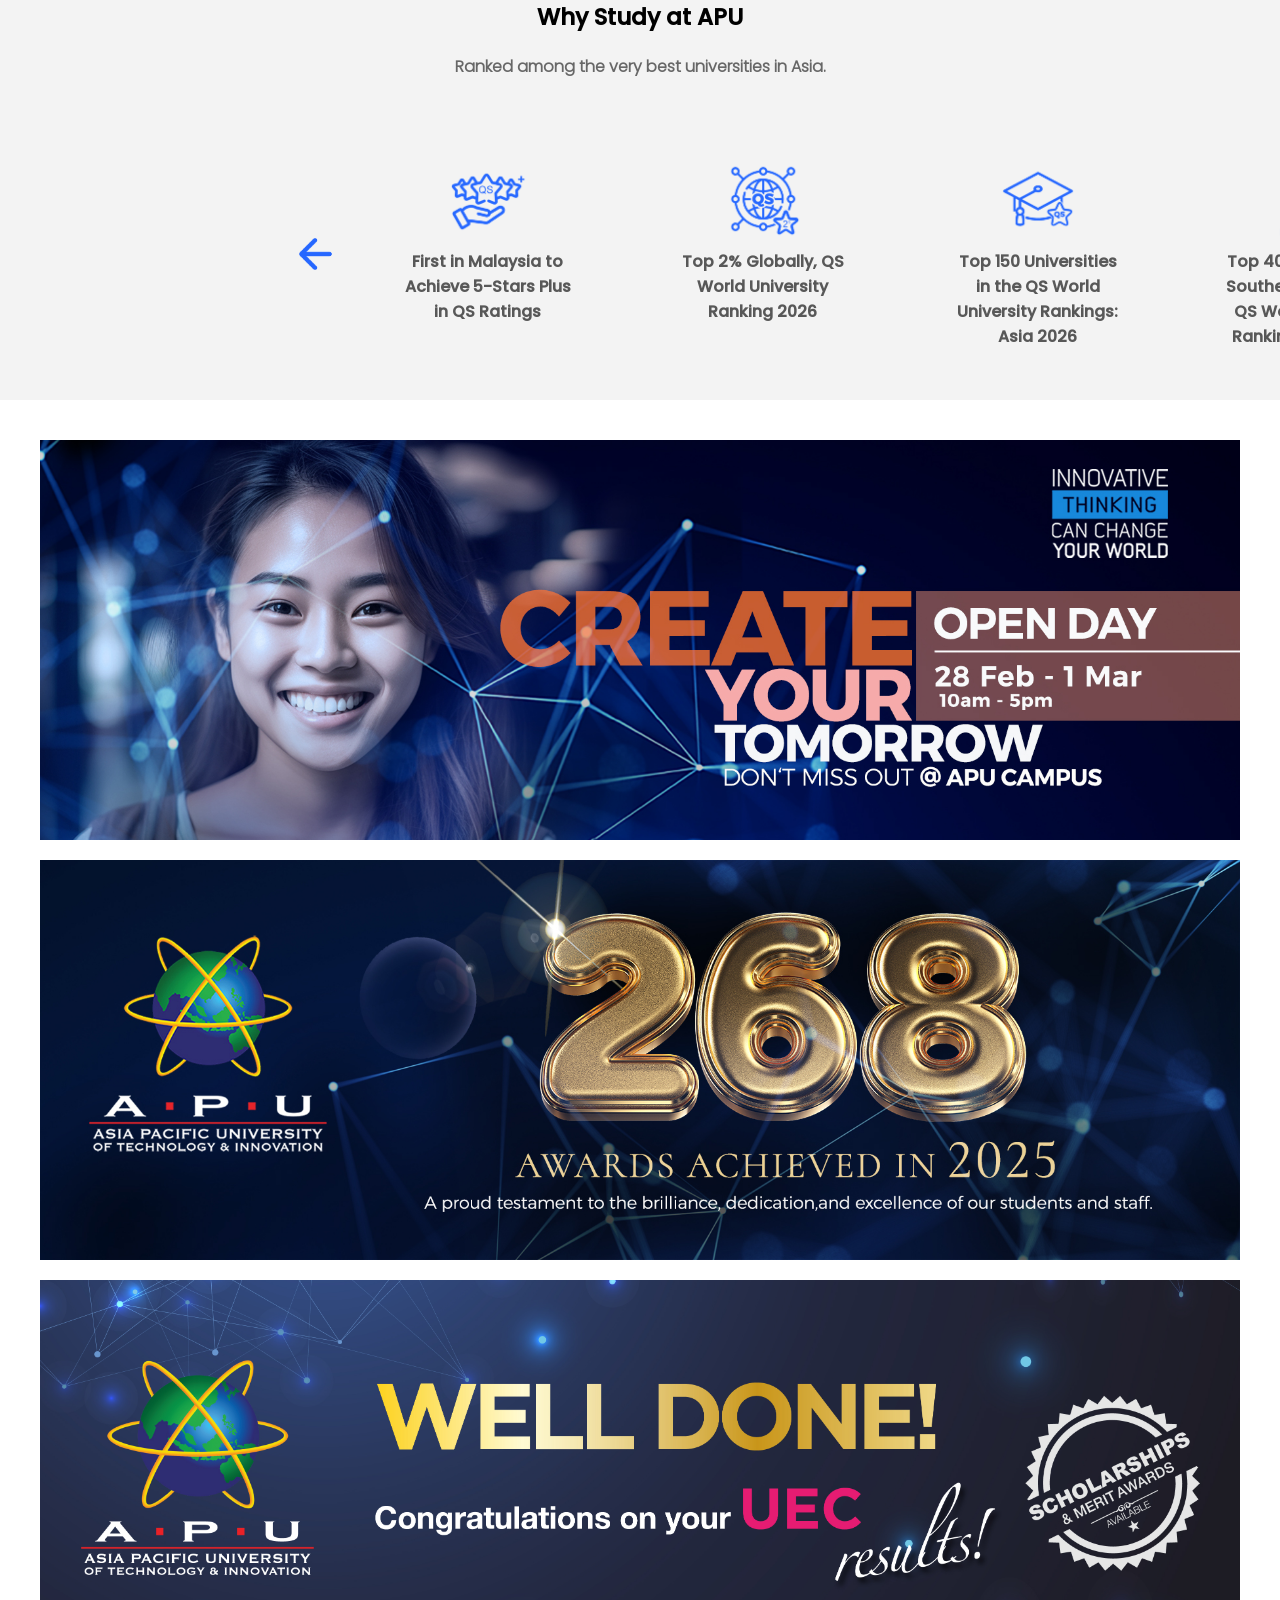
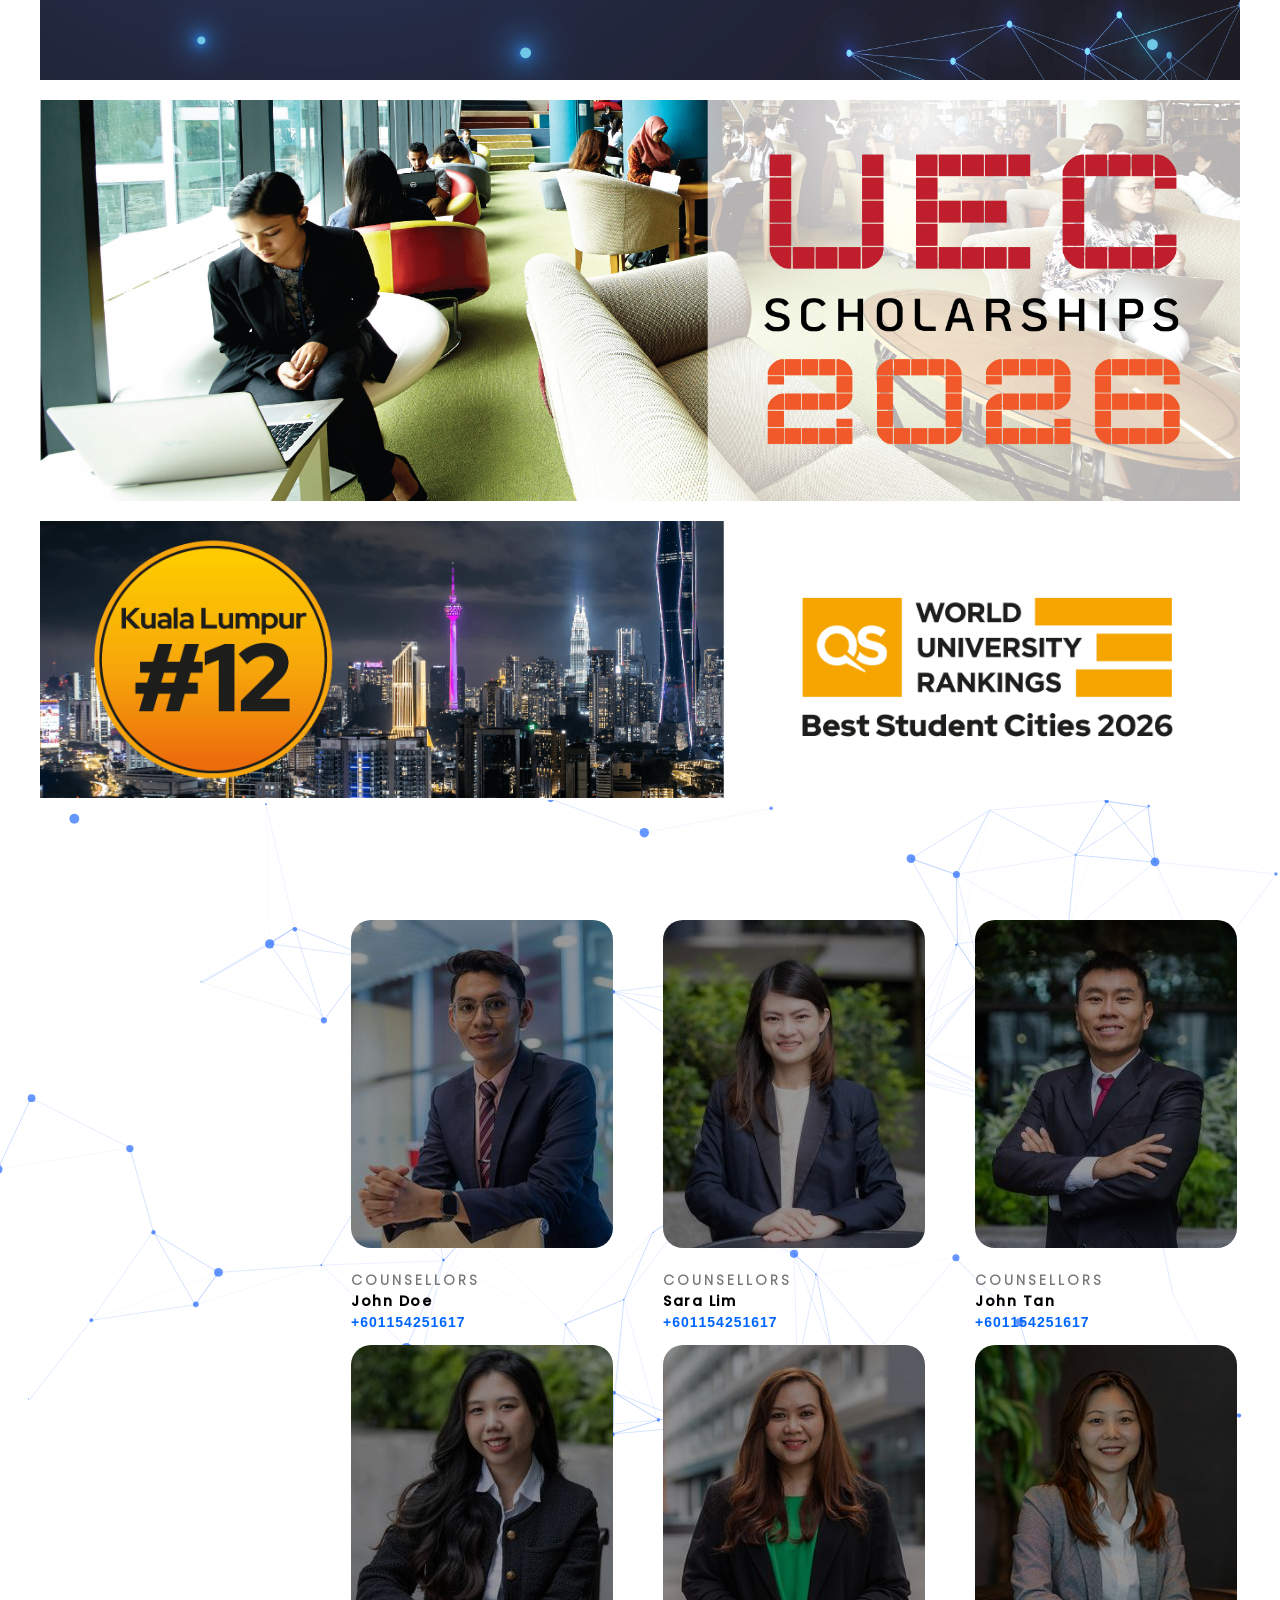
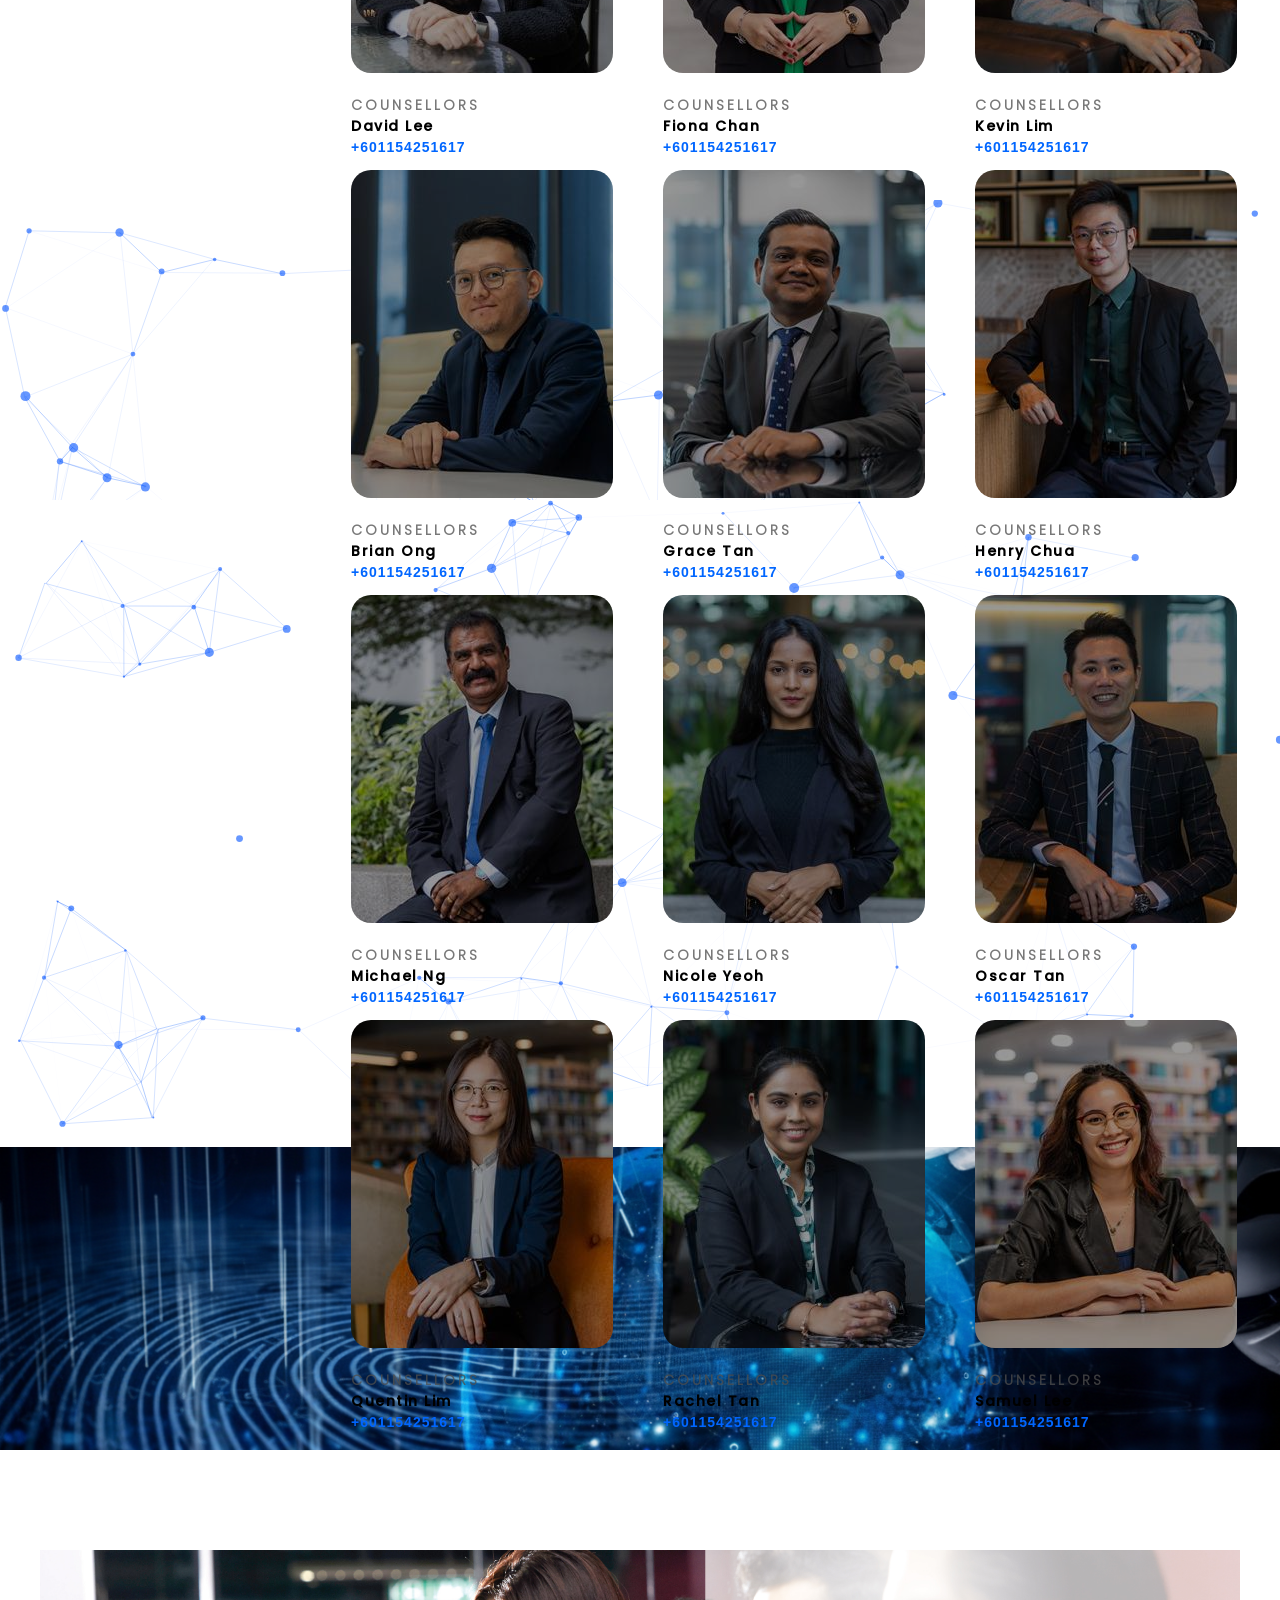
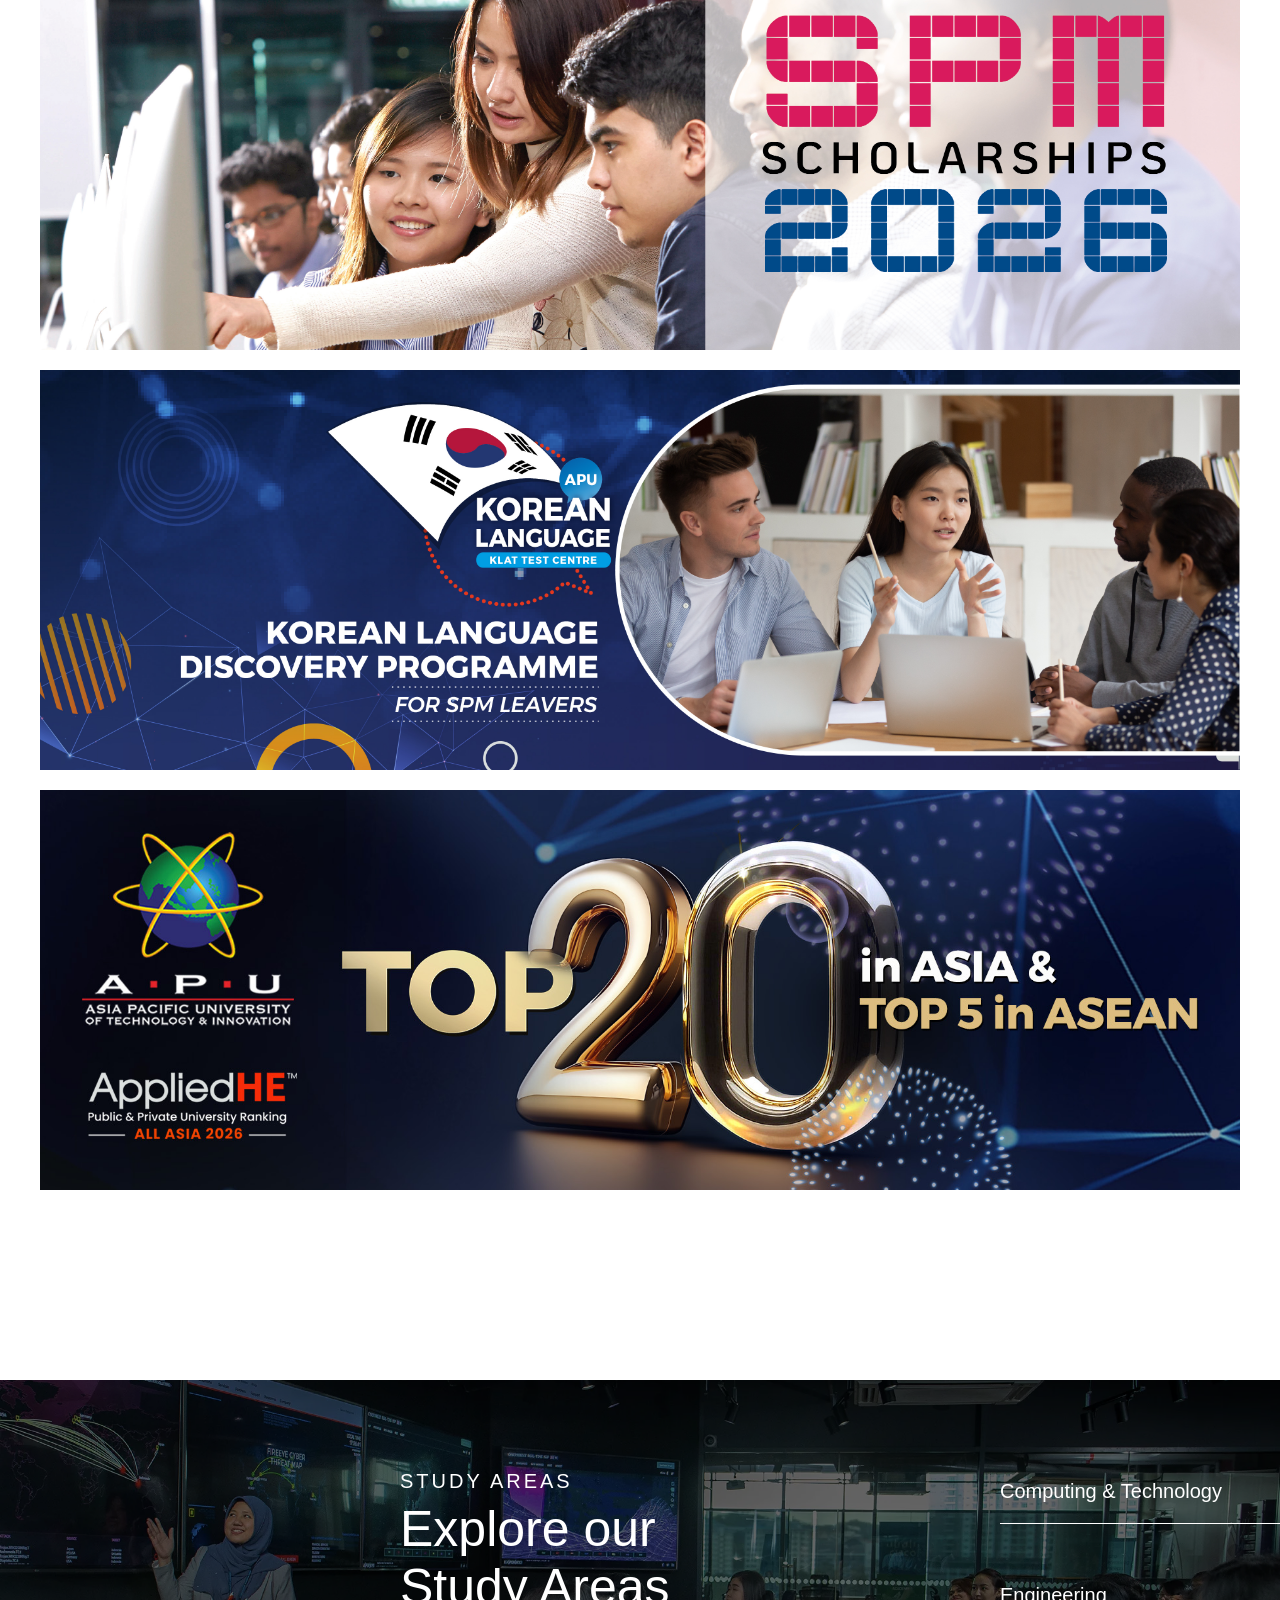
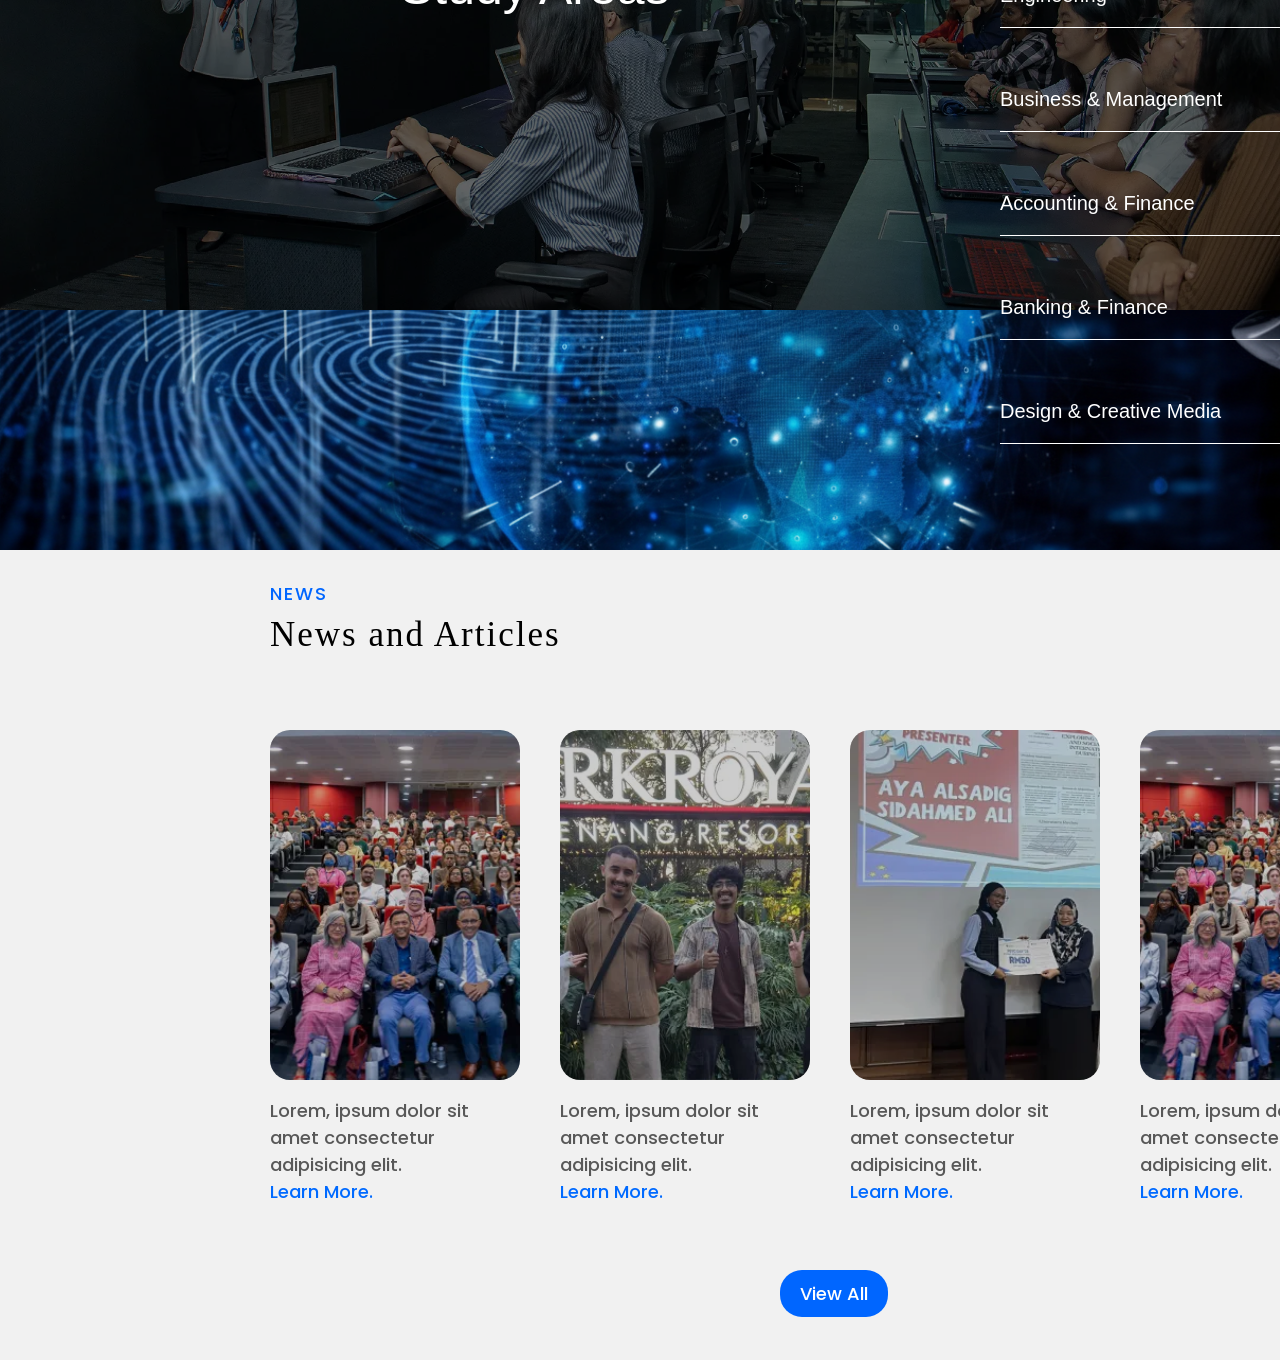
==== commit e7b53986: "News" ====
--- a/Index.html
+++ b/Index.html
@@ -291,6 +291,13 @@
 <div class="news">
     <h6 class="newsTxt">NEWS</h6>
     <h6 class="newsTxt2">News and Articles</h6>
+    <ul class="newsUL">
+        <li><img src="Images/Links4.png" alt=""> <p>Lorem, ipsum dolor sit amet consectetur adipisicing elit. <br><span> Learn More.</span></p></li>
+        <li><img src="Images/Links2.png" alt=""><p>Lorem, ipsum dolor sit amet consectetur adipisicing elit. <br> <span> Learn More.</span></p></li>
+        <li><img src="Images/Links3.png" alt=""><p>Lorem, ipsum dolor sit amet consectetur adipisicing elit. <br> <span> Learn More.</span></p></li>
+        <li><img src="Images/Links4.png" alt=""><p>Lorem, ipsum dolor sit amet consectetur adipisicing elit. <br> <span> Learn More.</span></p></li>
+    </ul>
+    <a href="" class="ViewAll">View All</a>
 </div>
 
 
--- a/style.css
+++ b/style.css
@@ -637,7 +637,7 @@
 .news{
     position: absolute;
     width: 100%;
-    height: 80vh;
+    height: 90vh;
     background-color: rgb(241, 241, 241);
     margin-top: 8550px;
 }
@@ -650,3 +650,51 @@
     font-weight: 10;
     font-family: 'Verdana';
 }
+.newsUL{
+    position: absolute;
+    display: flex;
+    gap: 40px;
+    margin-left: 270px;
+    margin-top: 180px;
+    list-style: none;
+}
+.newsUL li img{ 
+    width: 250px;
+    border-radius: 20px;
+    filter: brightness(80%);
+    transition: 0.3s;
+}
+.newsUL li p{ 
+    width: 250px;
+    margin-top: 10px;
+    font-size: 18px;
+    color: rgb(88, 88, 88);
+}
+.newsUL li p span{ 
+    width: 250px;
+    margin-top: 10px;
+    font-size: 18px;
+    color: rgb(0, 106, 255);
+}
+.newsUL li img:hover{ 
+    width: 260px;
+    border-radius: 20px;
+    filter: brightness(100%);
+    transition: 0.3s;
+}
+.ViewAll{
+    position: absolute;
+    text-decoration: none;
+    margin-left: 780px;
+    margin-top: 720px;
+    padding: 10px 20px;
+    background-color: rgb(0, 102, 255);
+    color: white;
+    border: none;
+    border-radius: 22px;
+    font-size: 18px;
+    transition: 0.2s;
+}
+.ViewAll:hover{
+    background-color: rgb(0, 81, 187);
+    cursor: pointer;
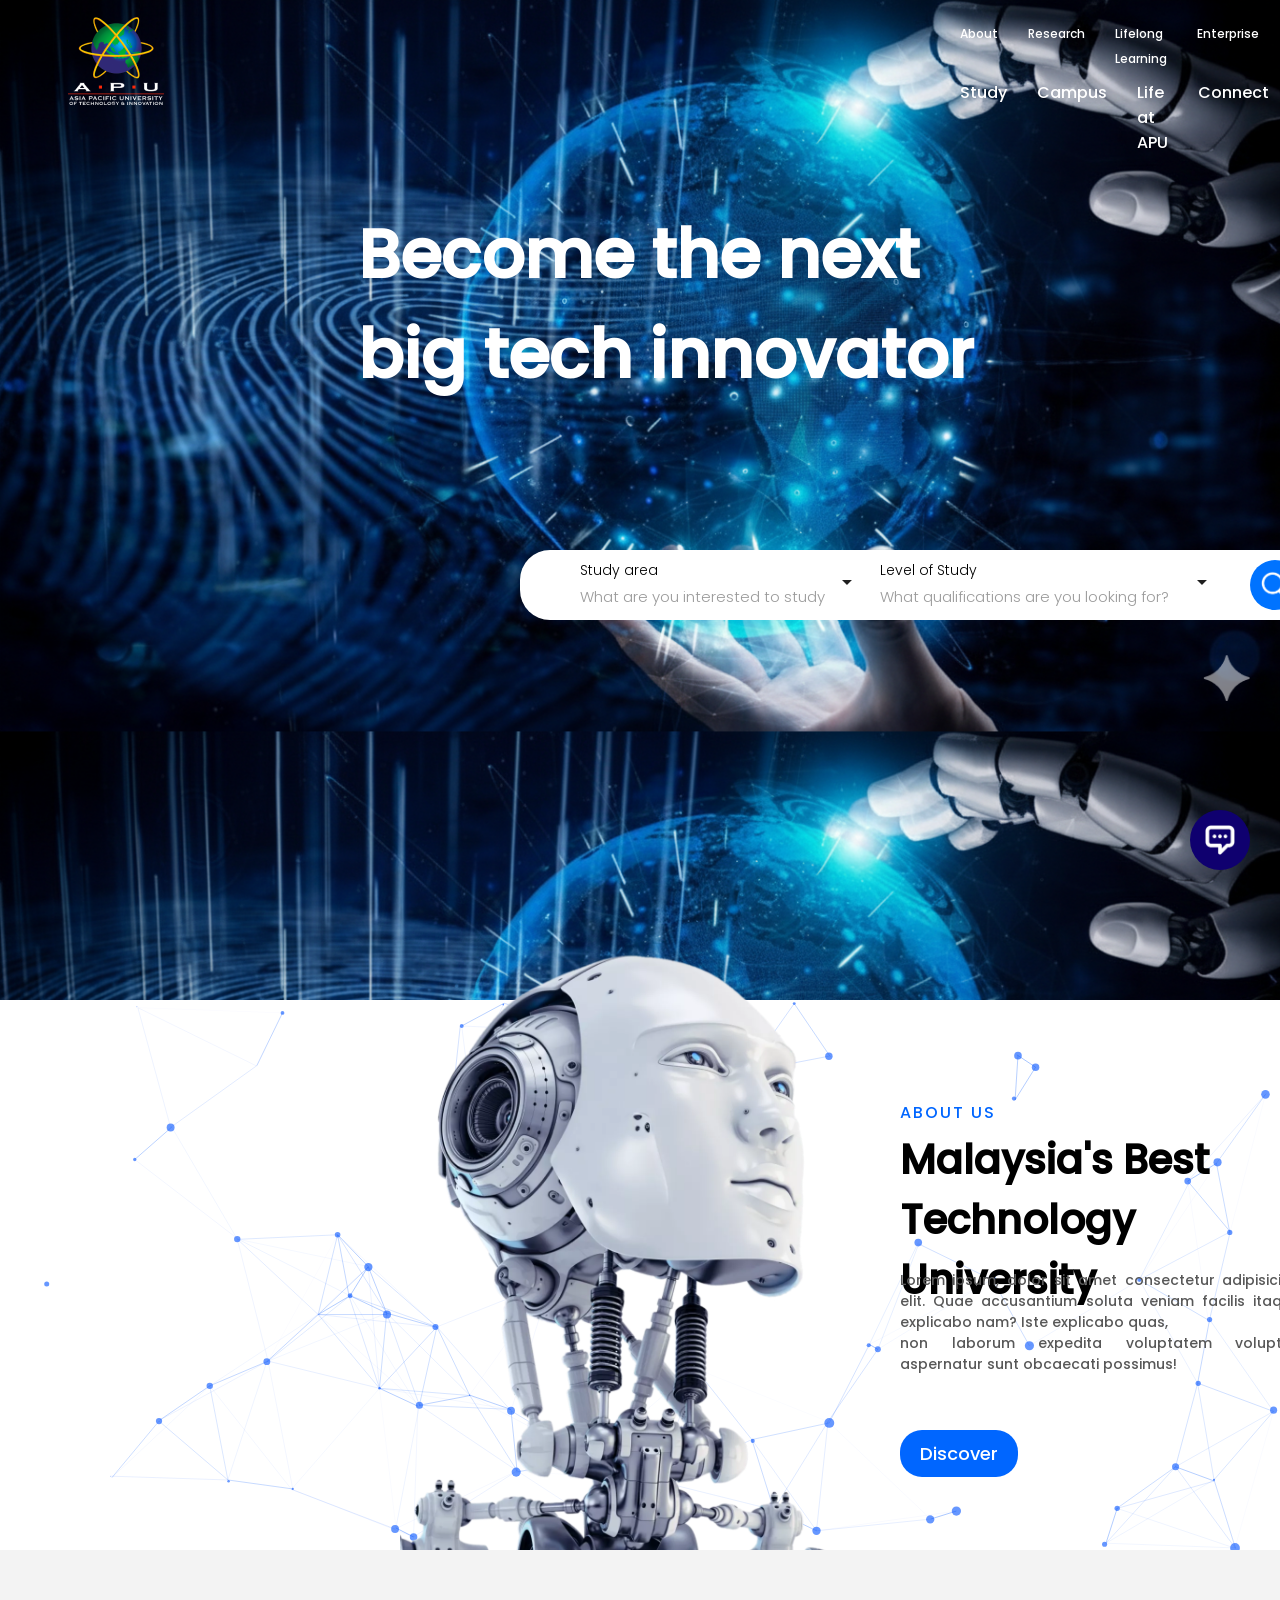
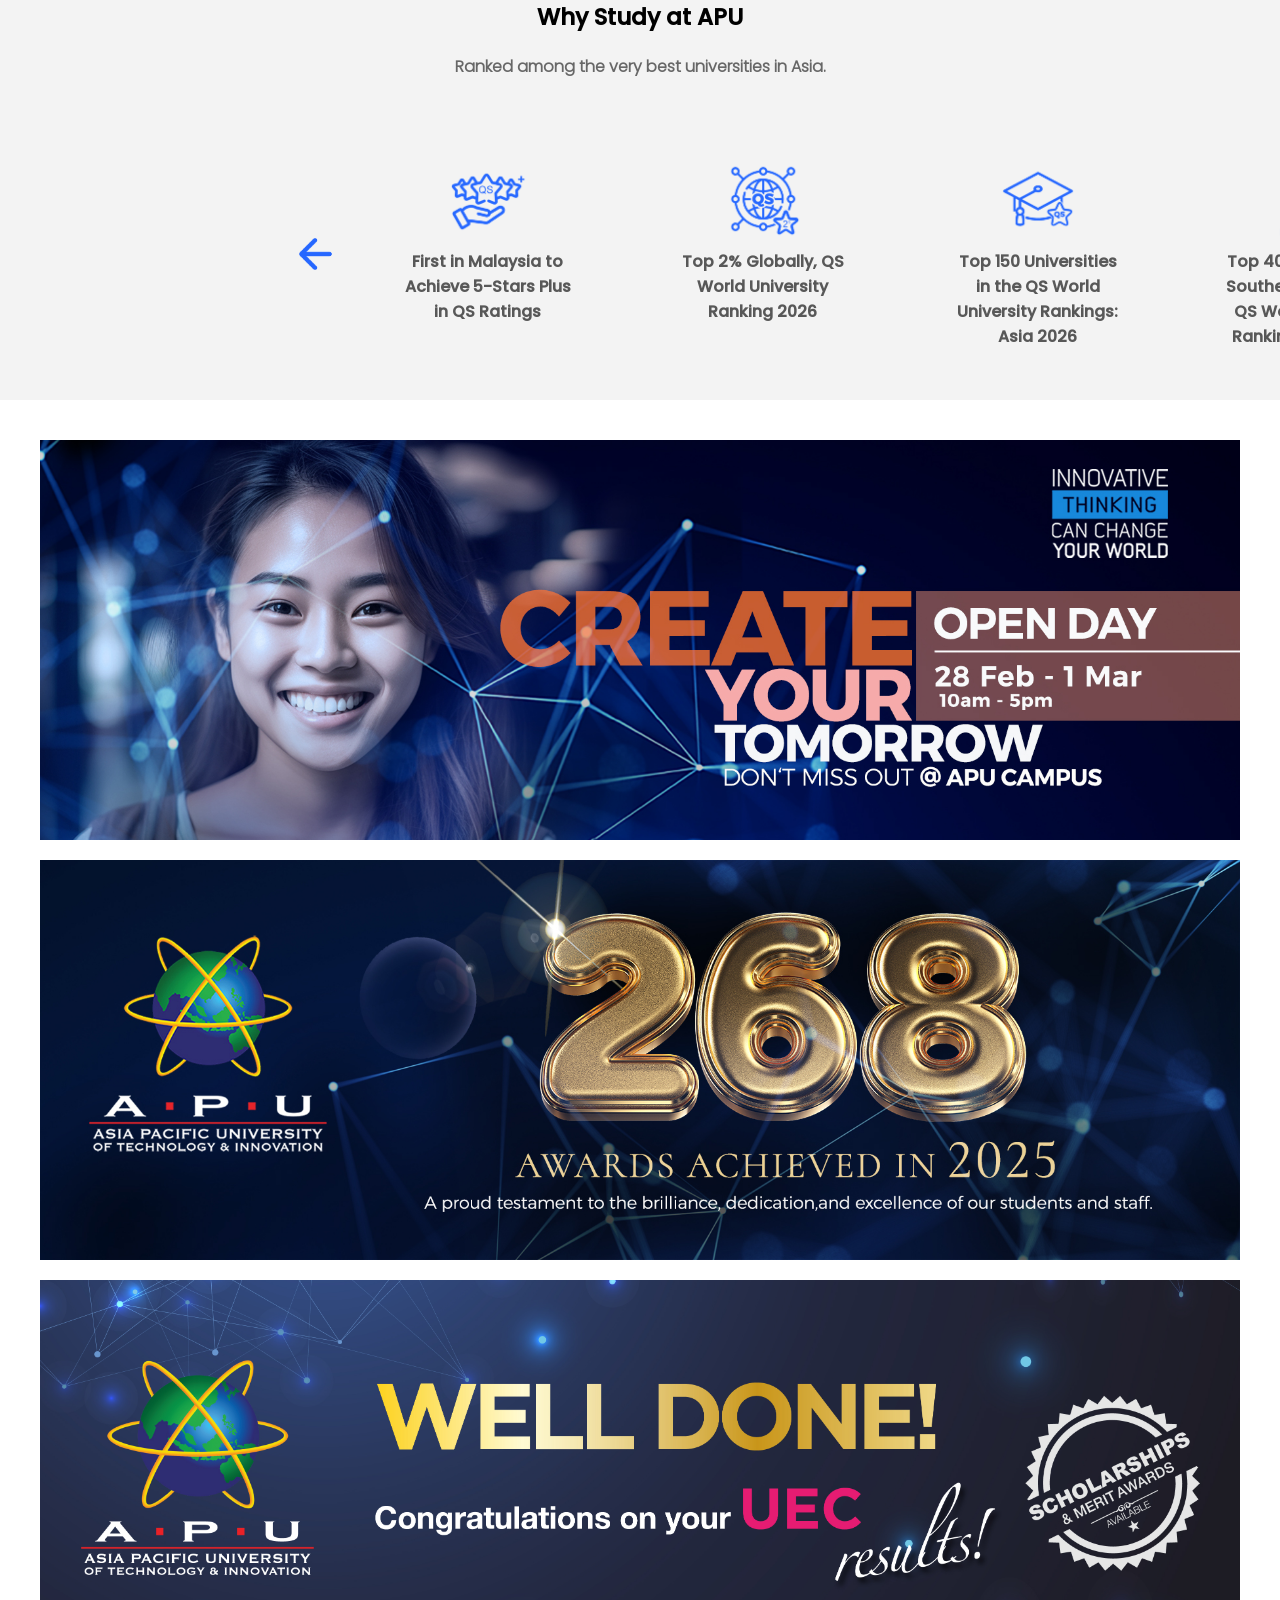
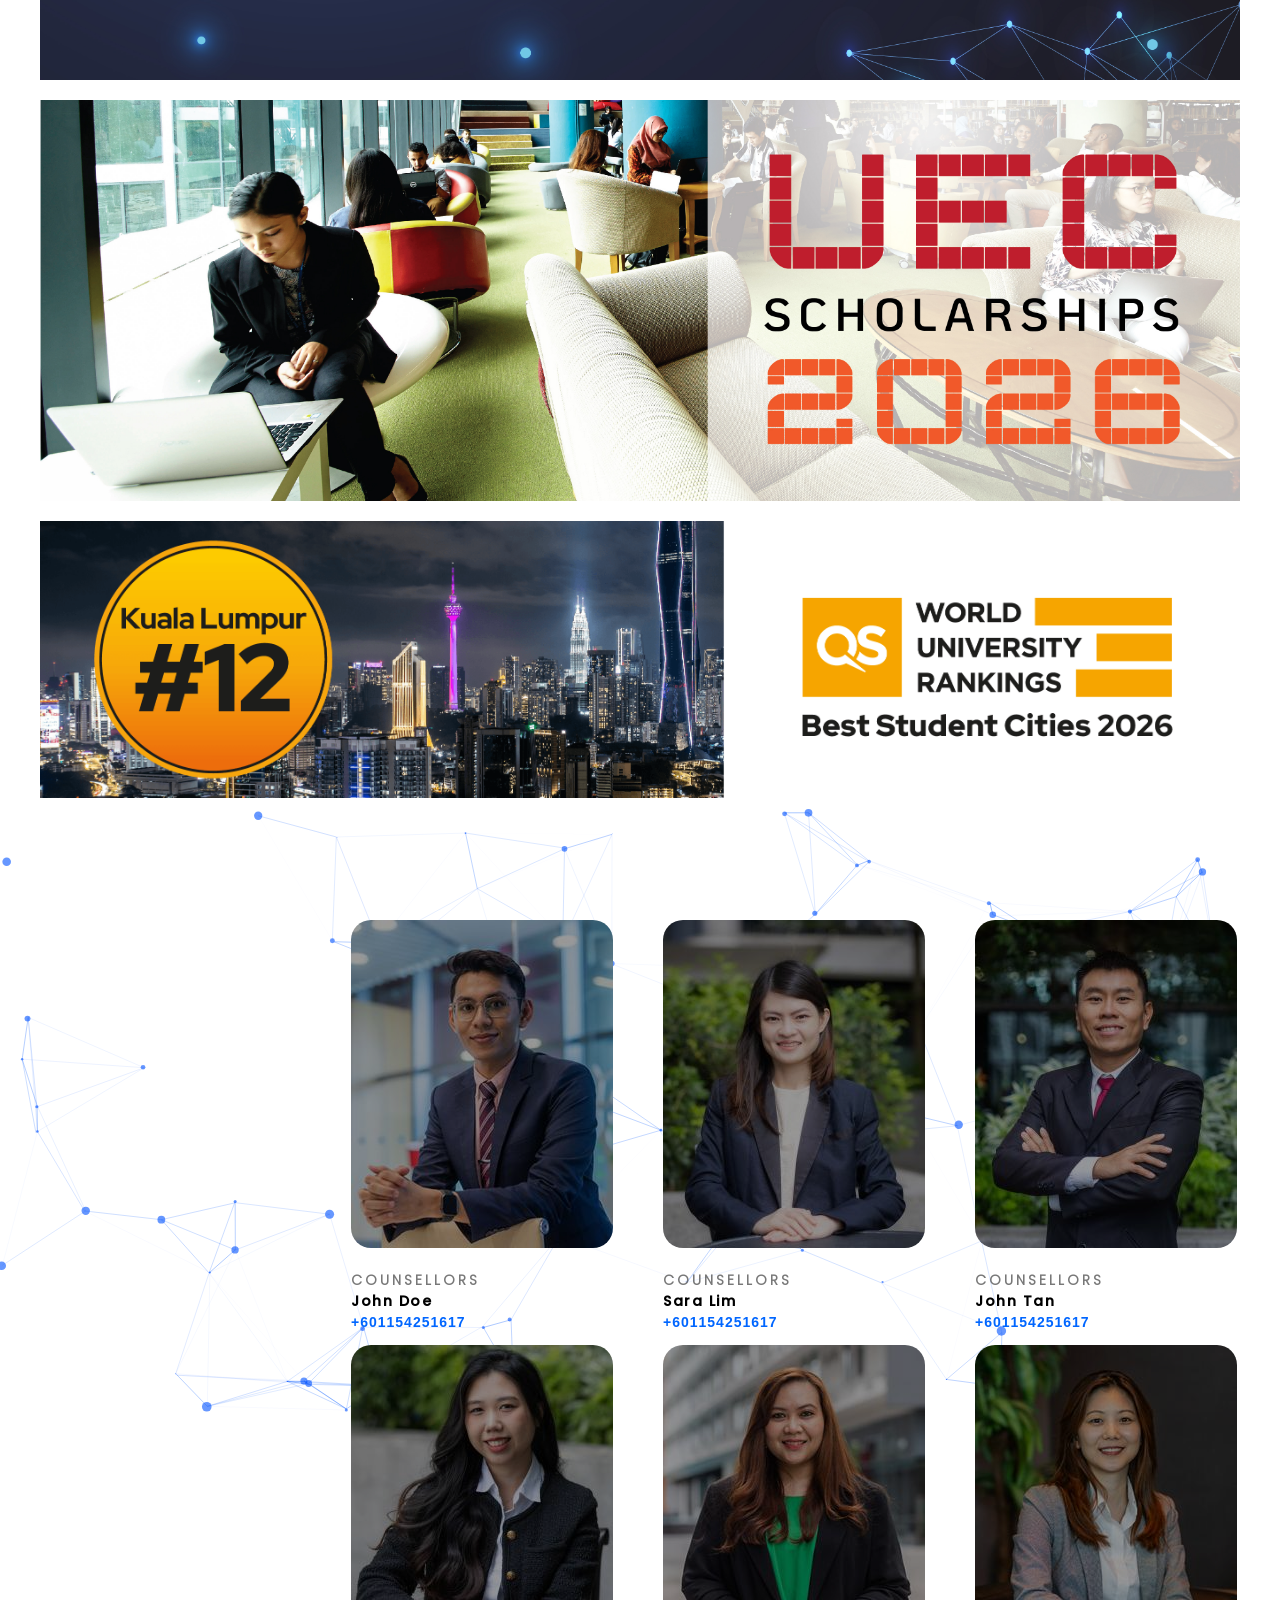
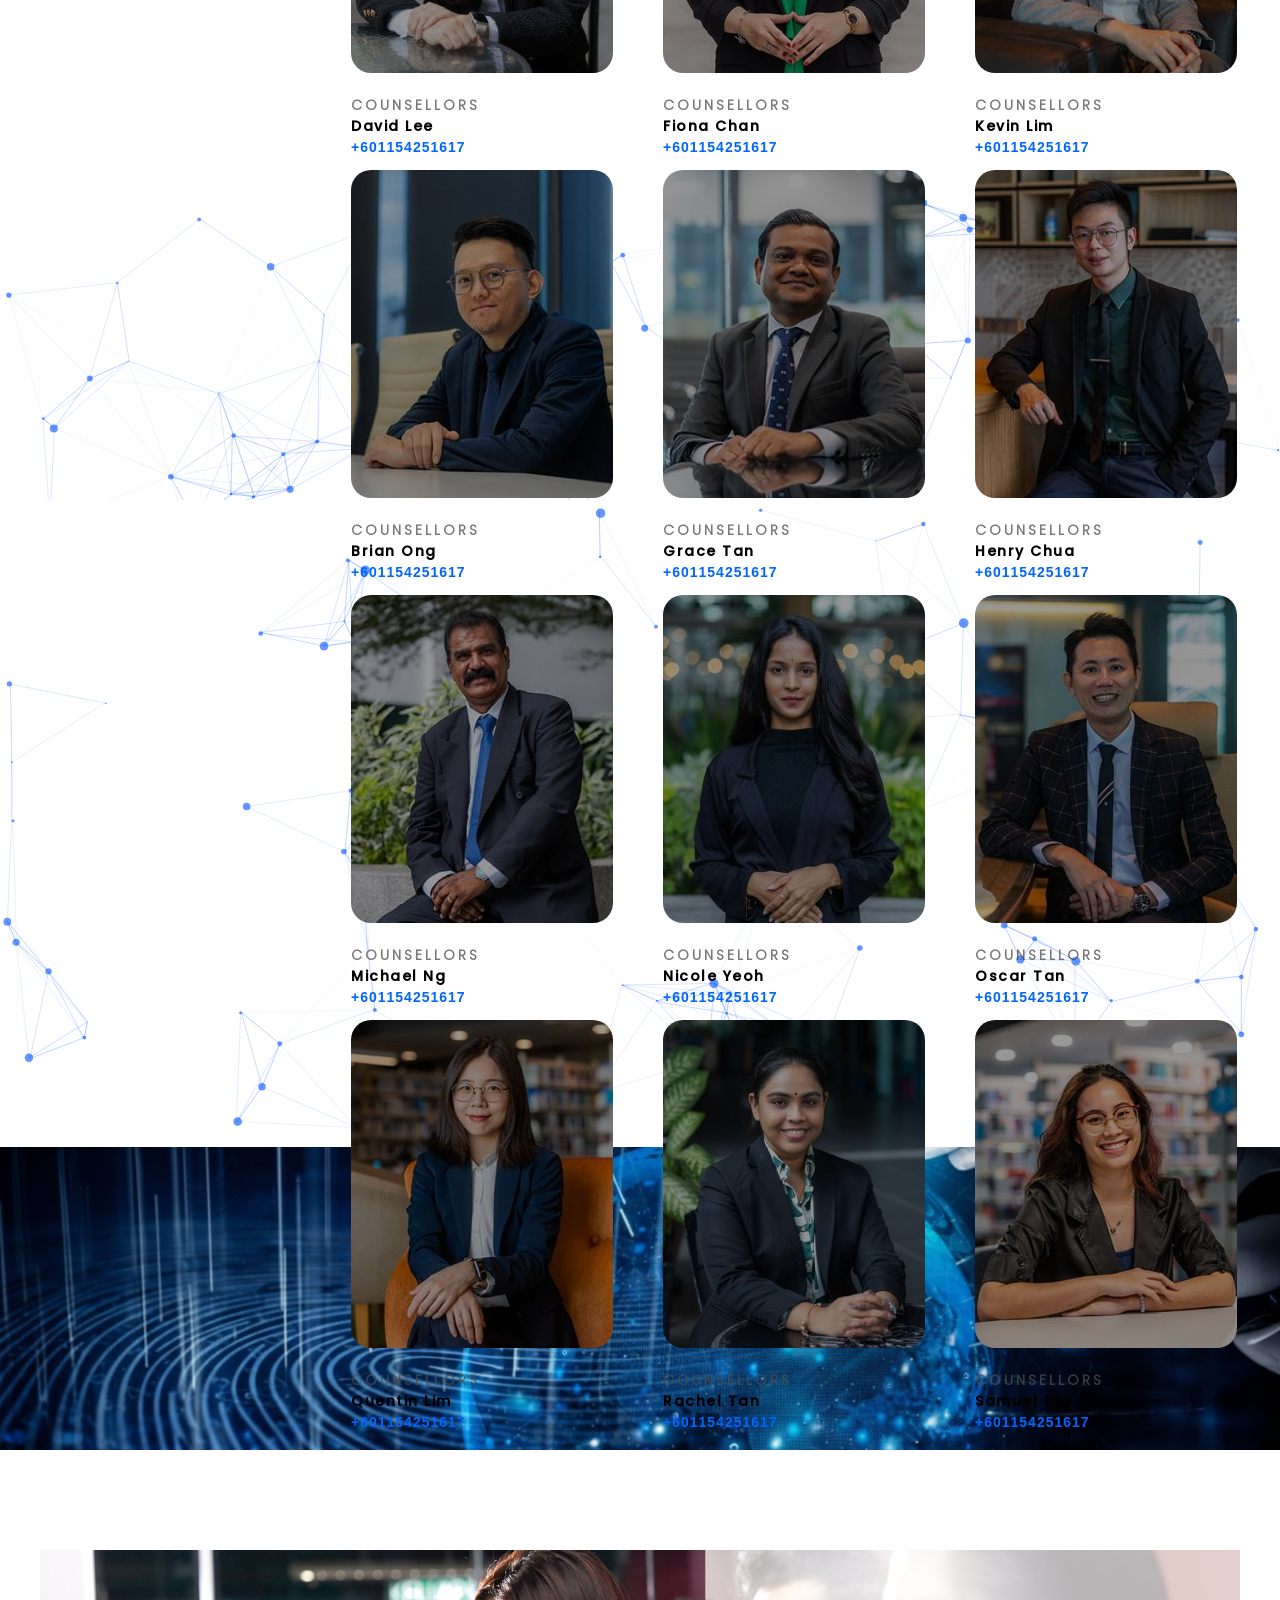
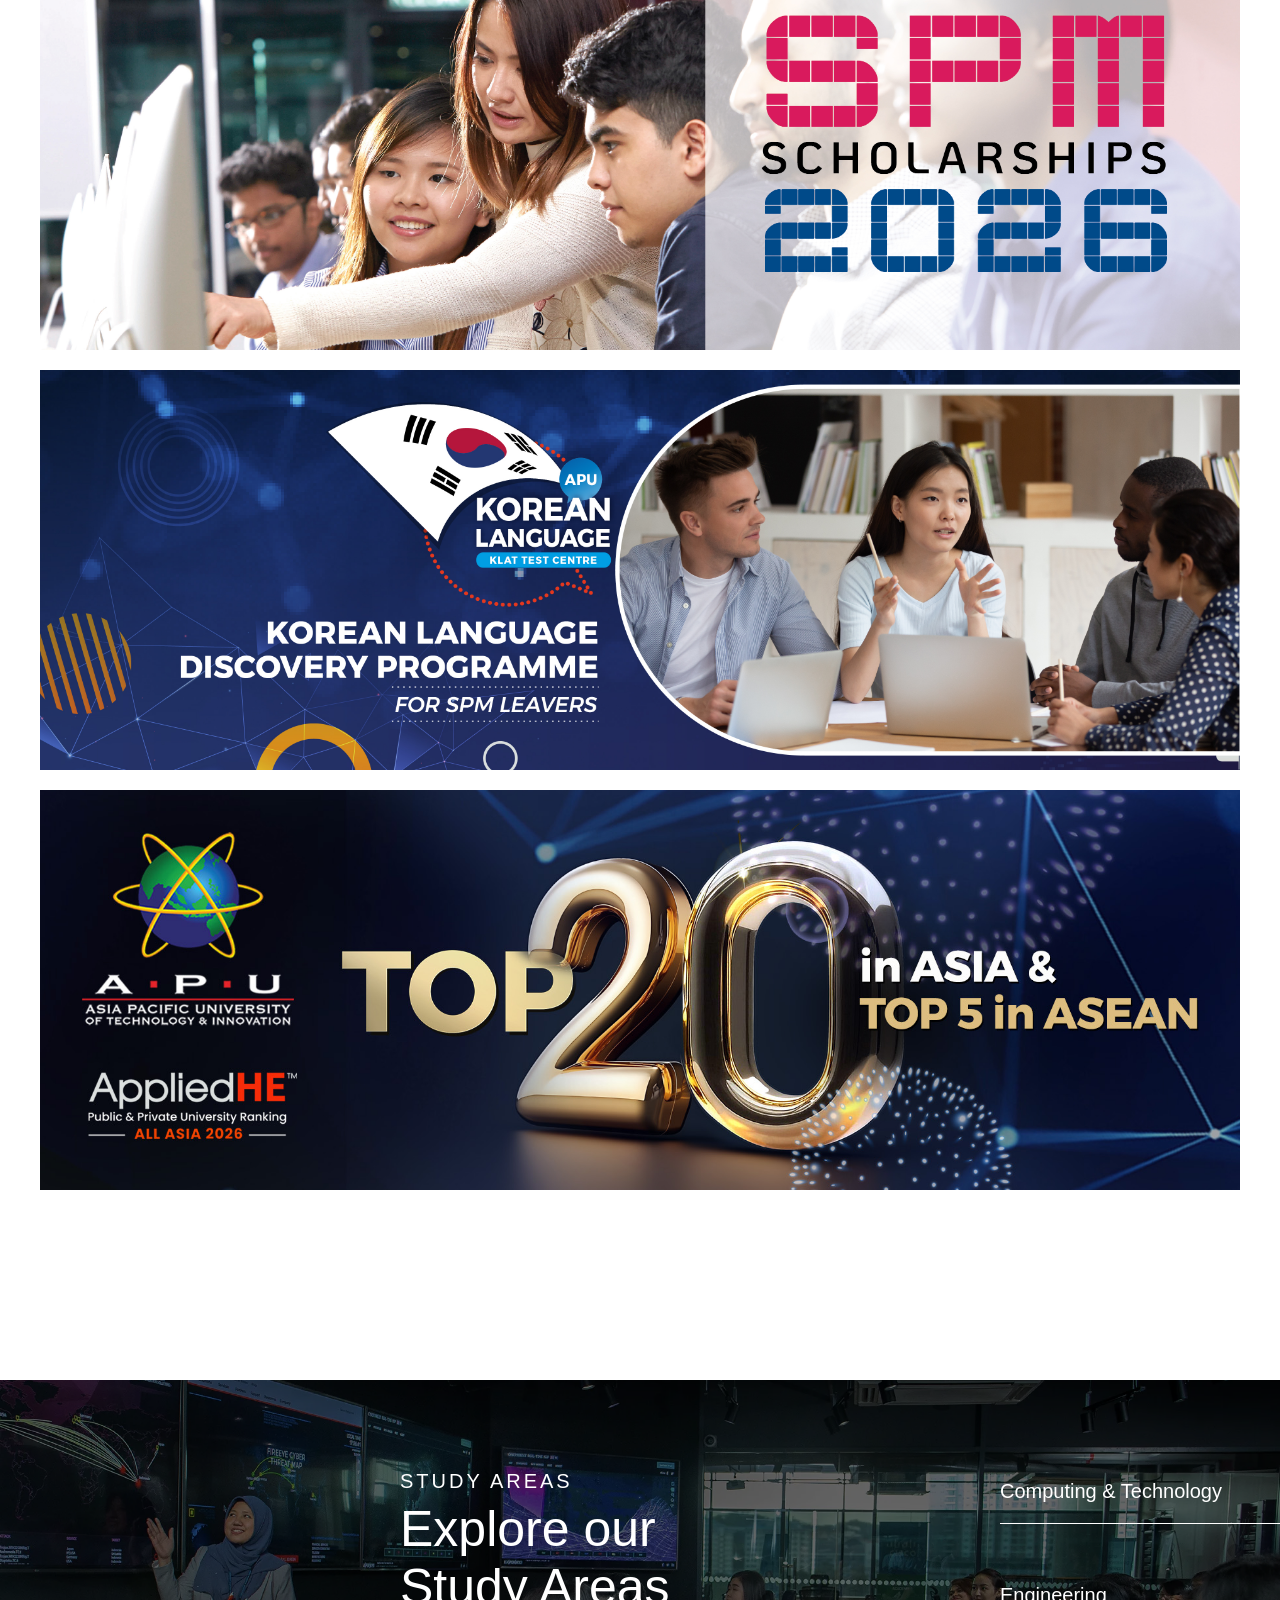
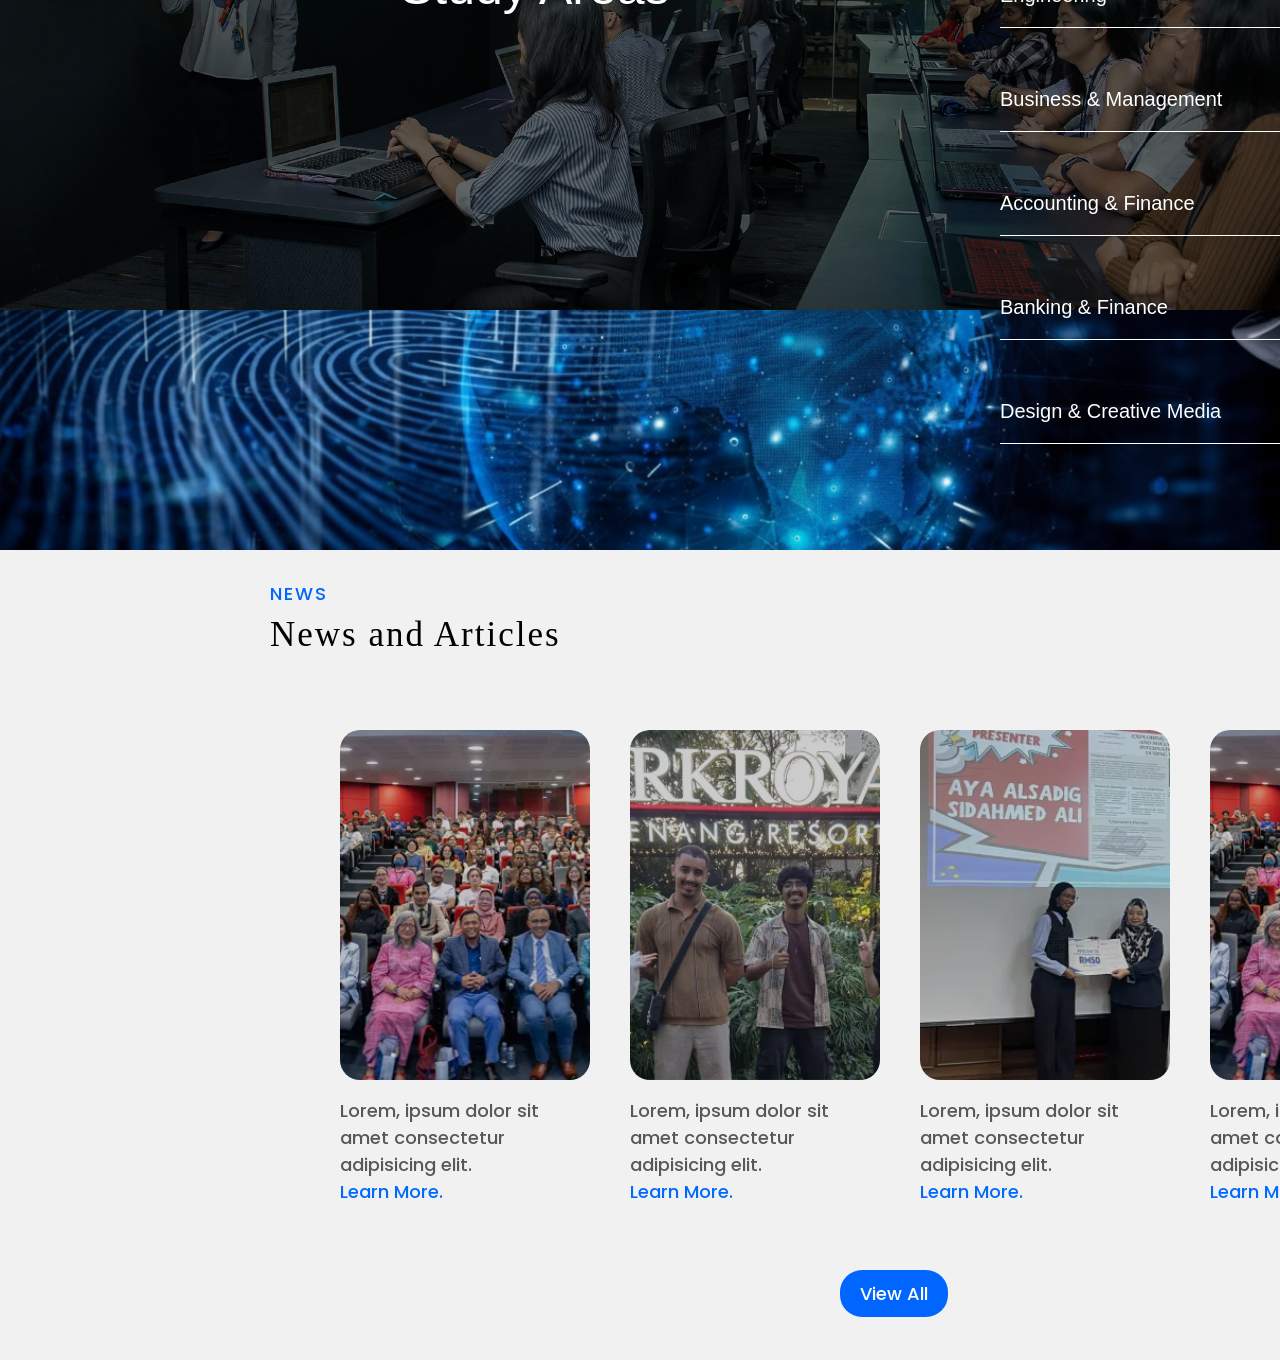
==== commit 96e7b05b: "Done" ====
--- a/Index.html
+++ b/Index.html
@@ -304,6 +304,6 @@
     <!-- script -->
      <script type="text/javascript" src="particles.js"></script>
      <script type="text/javascript" src="app.js"></script>
-     <script src="script.js"></script>
+     <script src="script.js"></script
 </body>
 </html>
--- a/style.css
+++ b/style.css
@@ -654,7 +654,7 @@
     position: absolute;
     display: flex;
     gap: 40px;
-    margin-left: 270px;
+    margin-left: 340px;
     margin-top: 180px;
     list-style: none;
 }
@@ -685,7 +685,7 @@
 .ViewAll{
     position: absolute;
     text-decoration: none;
-    margin-left: 780px;
+    margin-left: 840px;
     margin-top: 720px;
     padding: 10px 20px;
     background-color: rgb(0, 102, 255);
@@ -693,8 +693,9 @@
     border: none;
     border-radius: 22px;
     font-size: 18px;
-    transition: 0.2s;
+    transition: 0.1s;
 }
 .ViewAll:hover{
     background-color: rgb(0, 81, 187);
     cursor: pointer;
+}
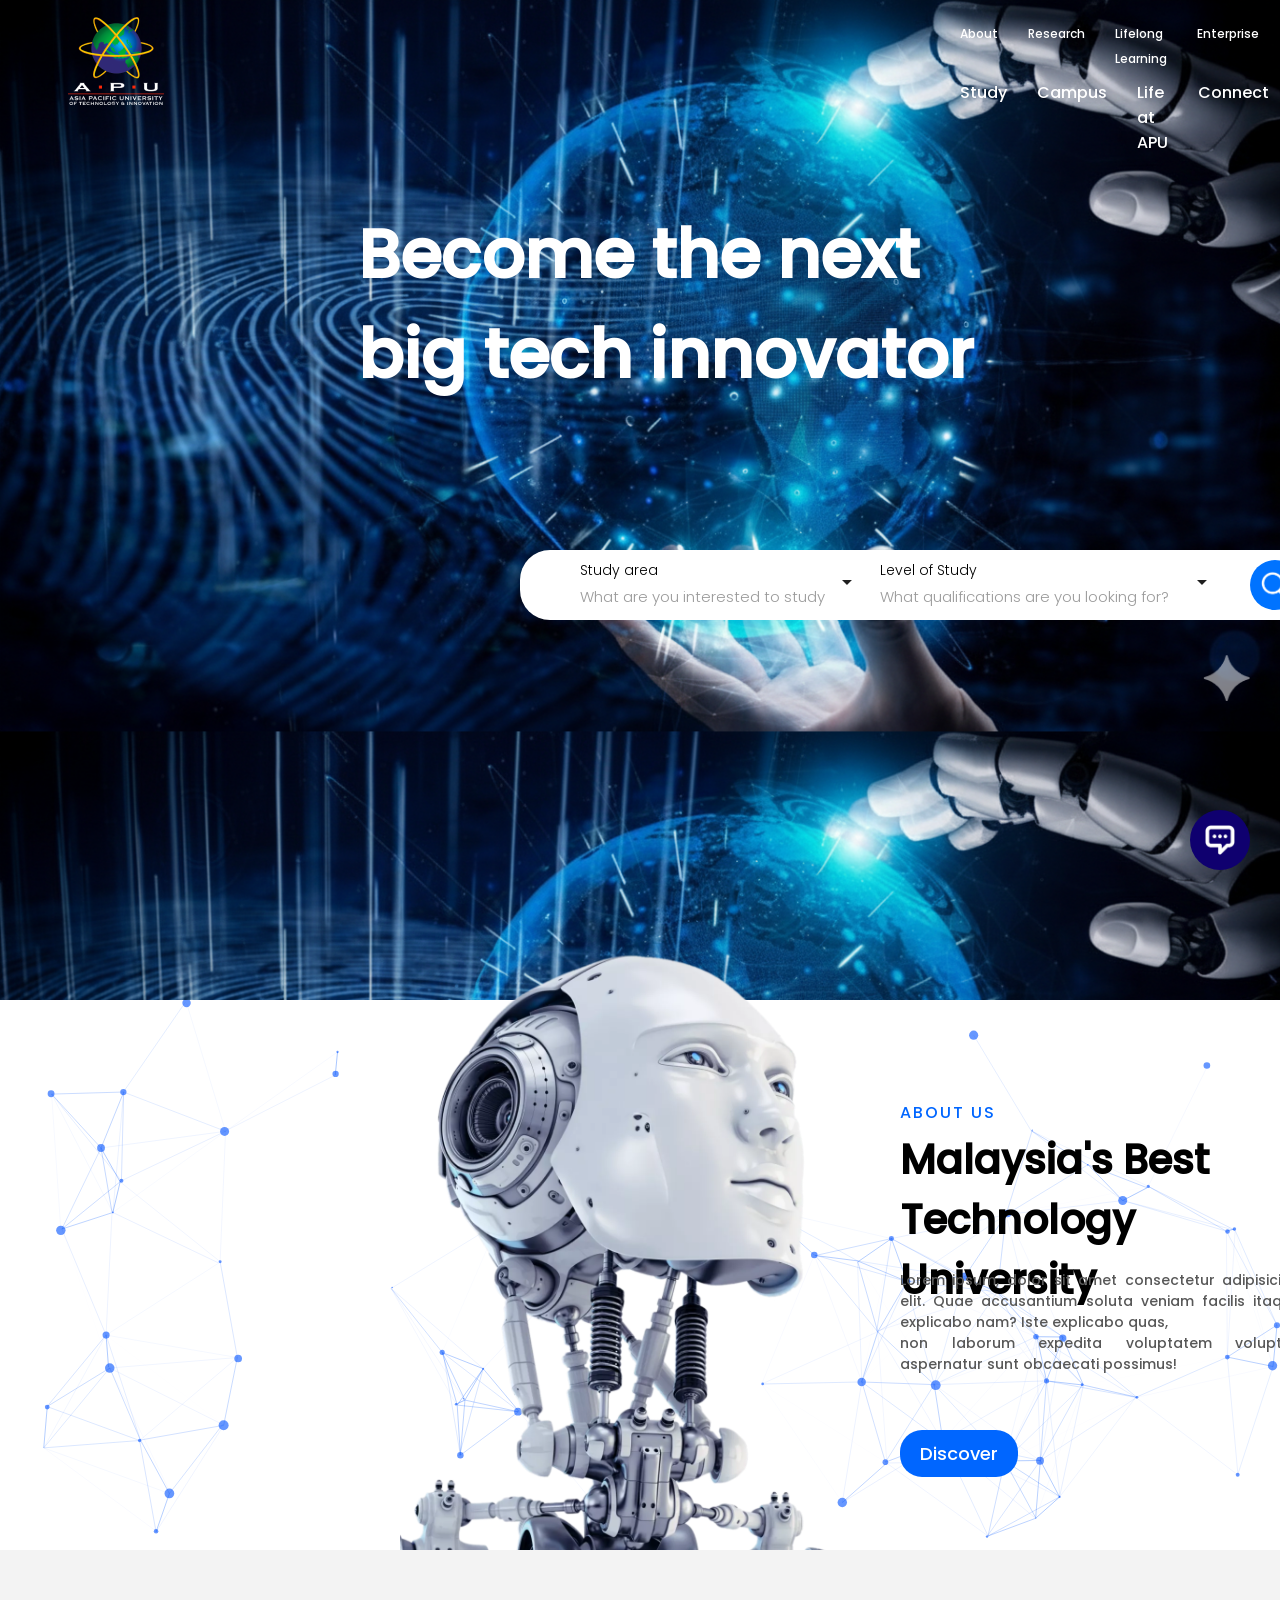
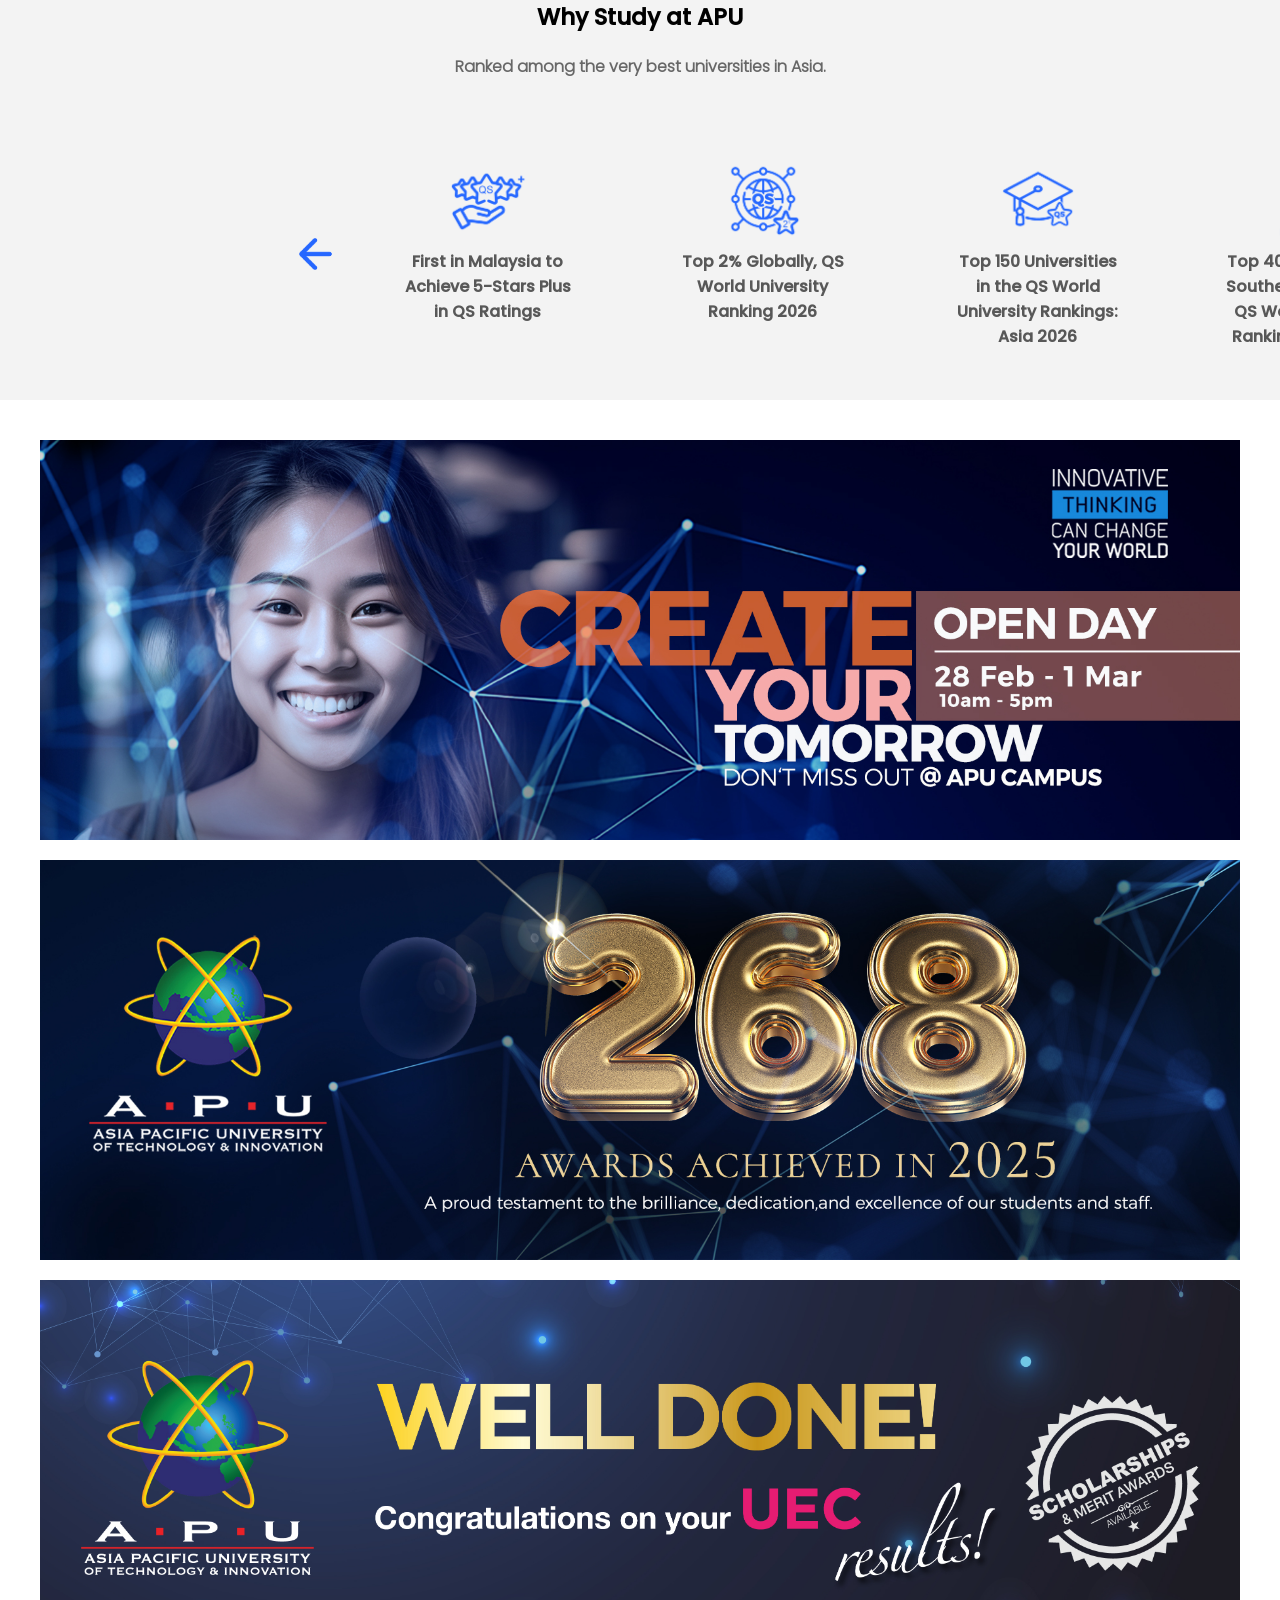
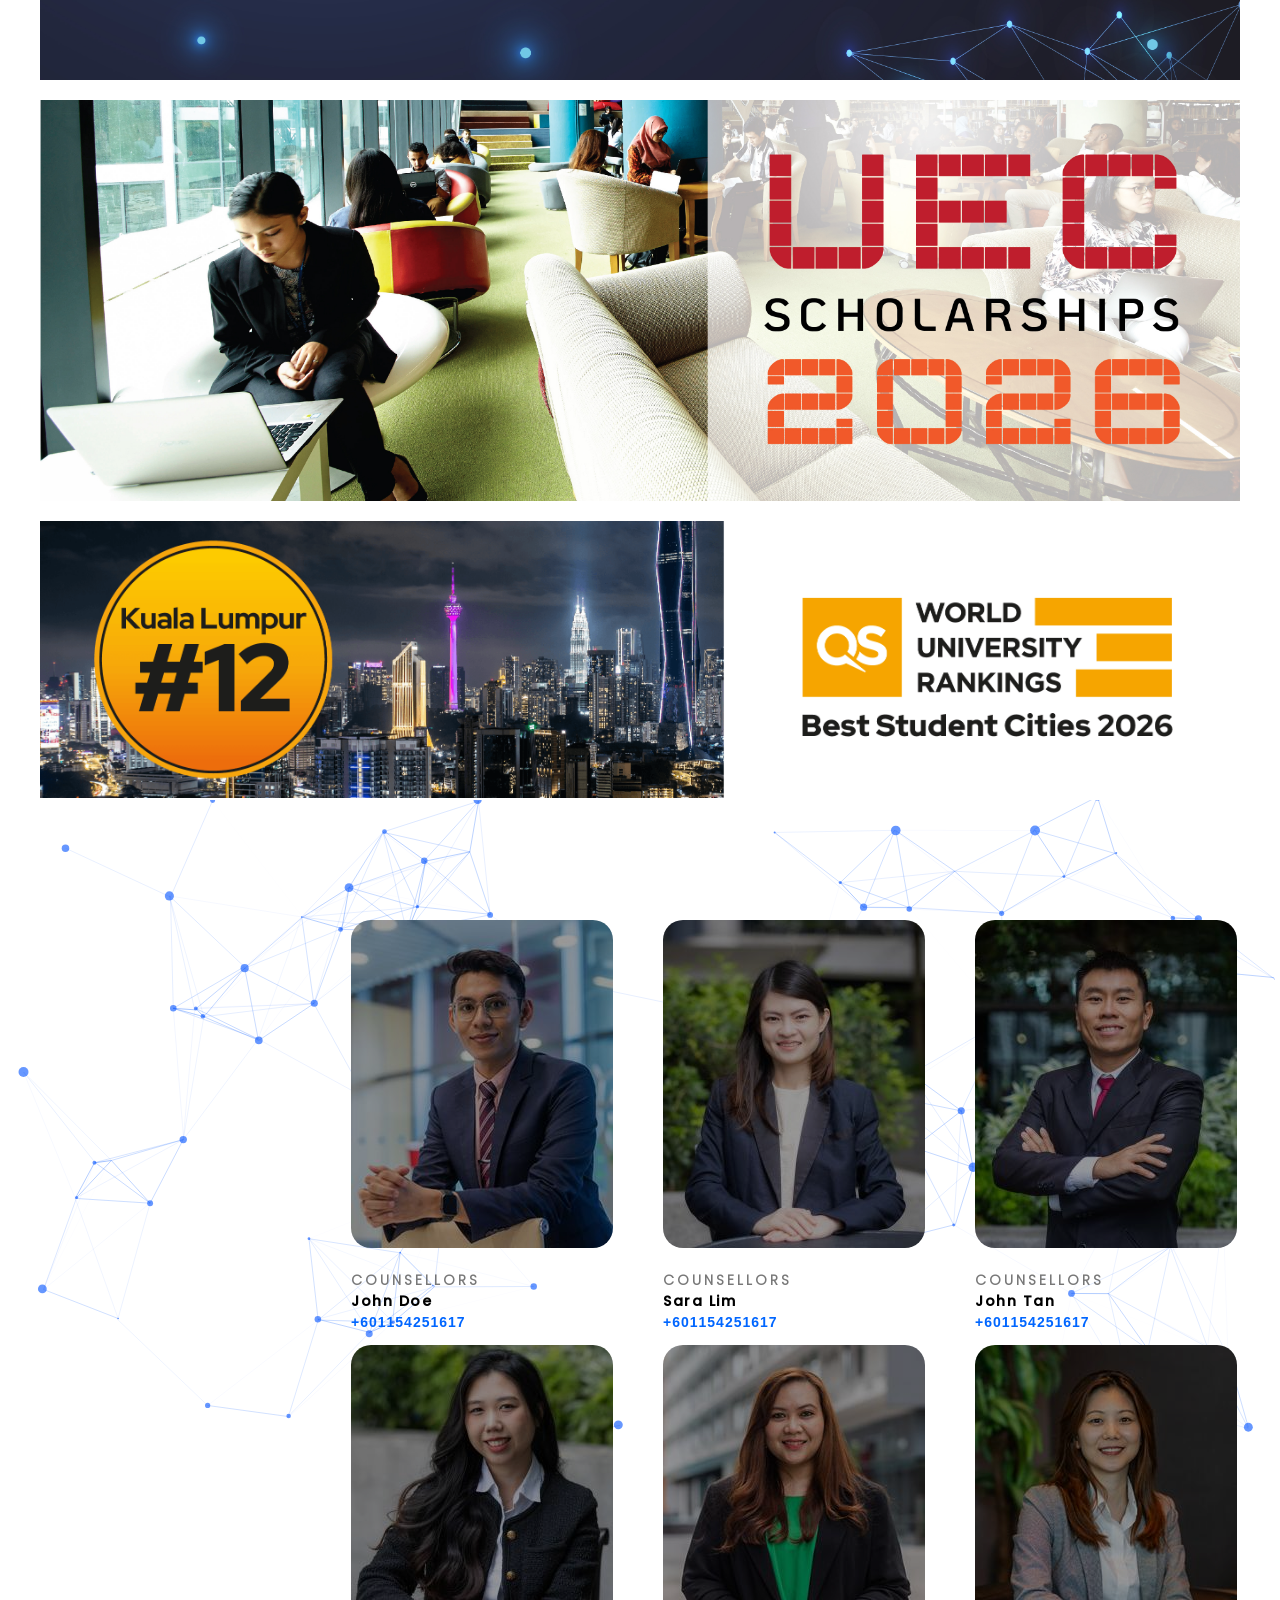
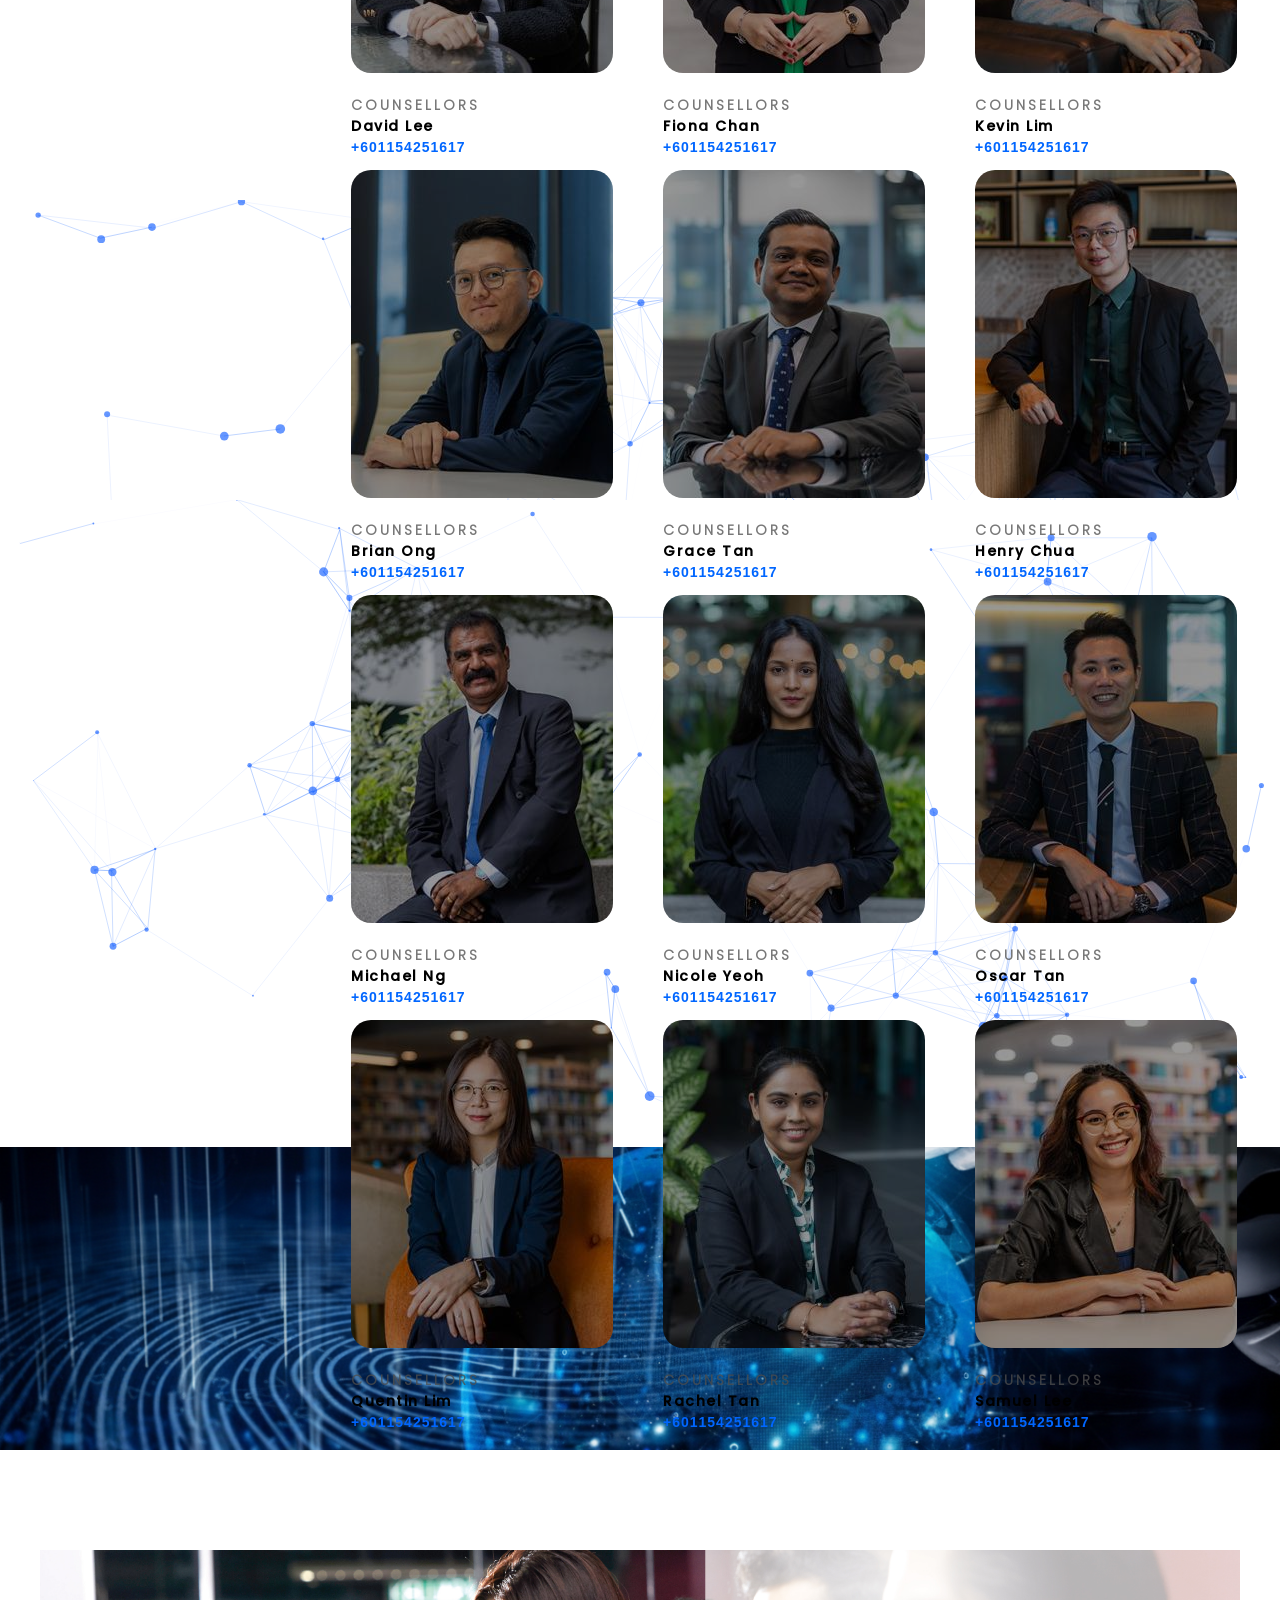
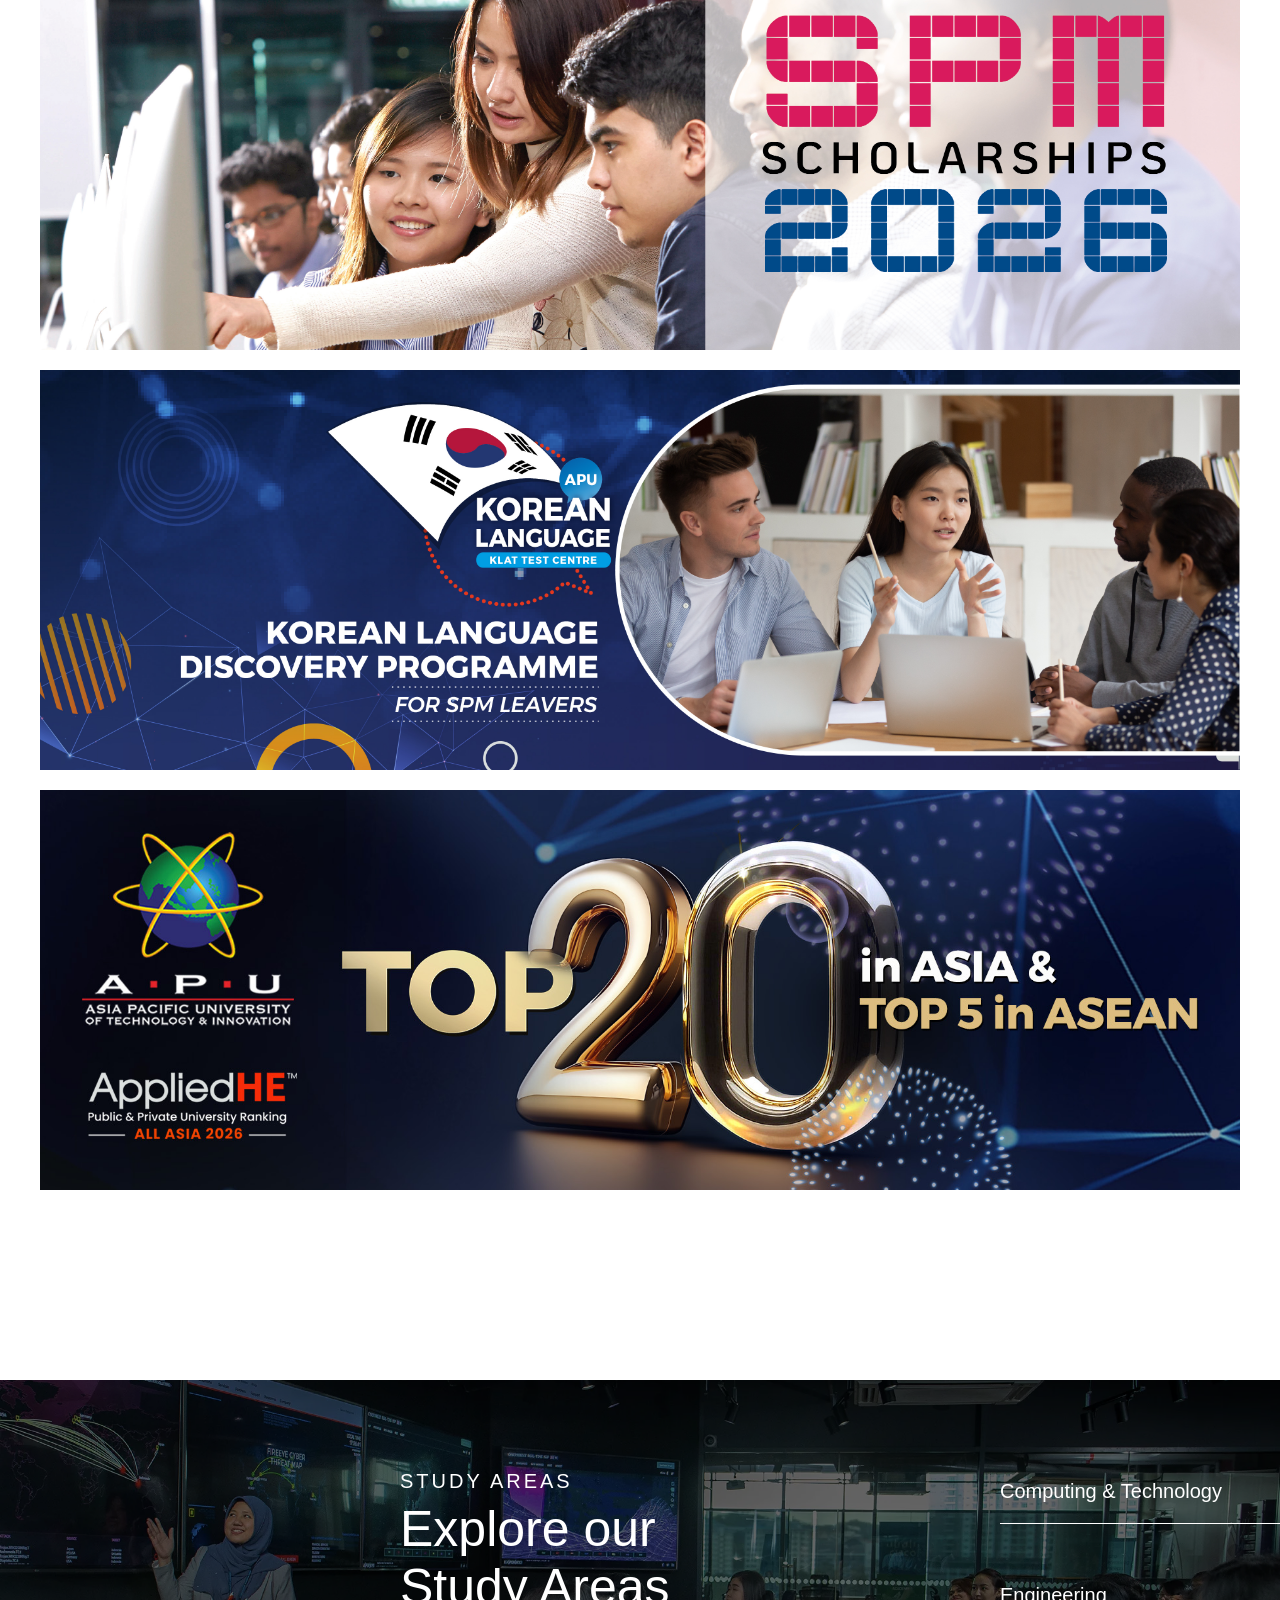
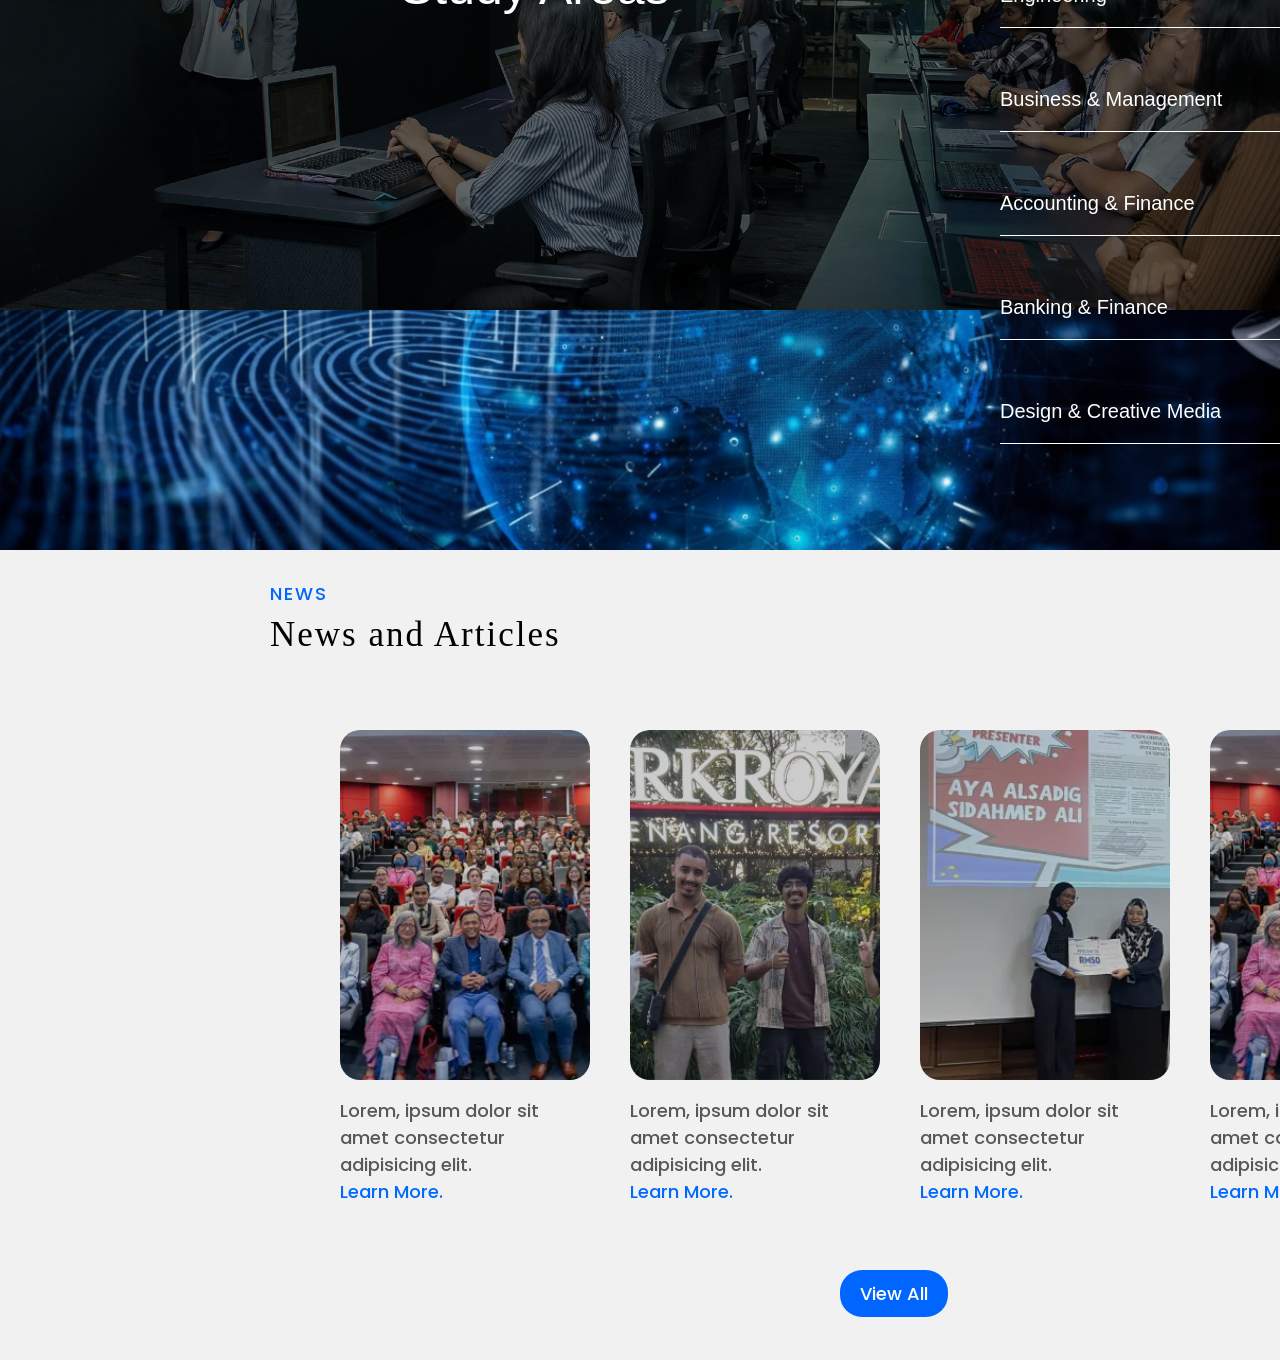
==== commit e2dac917: "News section transitions" ====
--- a/Index.html
+++ b/Index.html
@@ -304,6 +304,6 @@
     <!-- script -->
      <script type="text/javascript" src="particles.js"></script>
      <script type="text/javascript" src="app.js"></script>
-     <script src="script.js"></script
+     <script src="script.js"></script>
 </body>
 </html>
